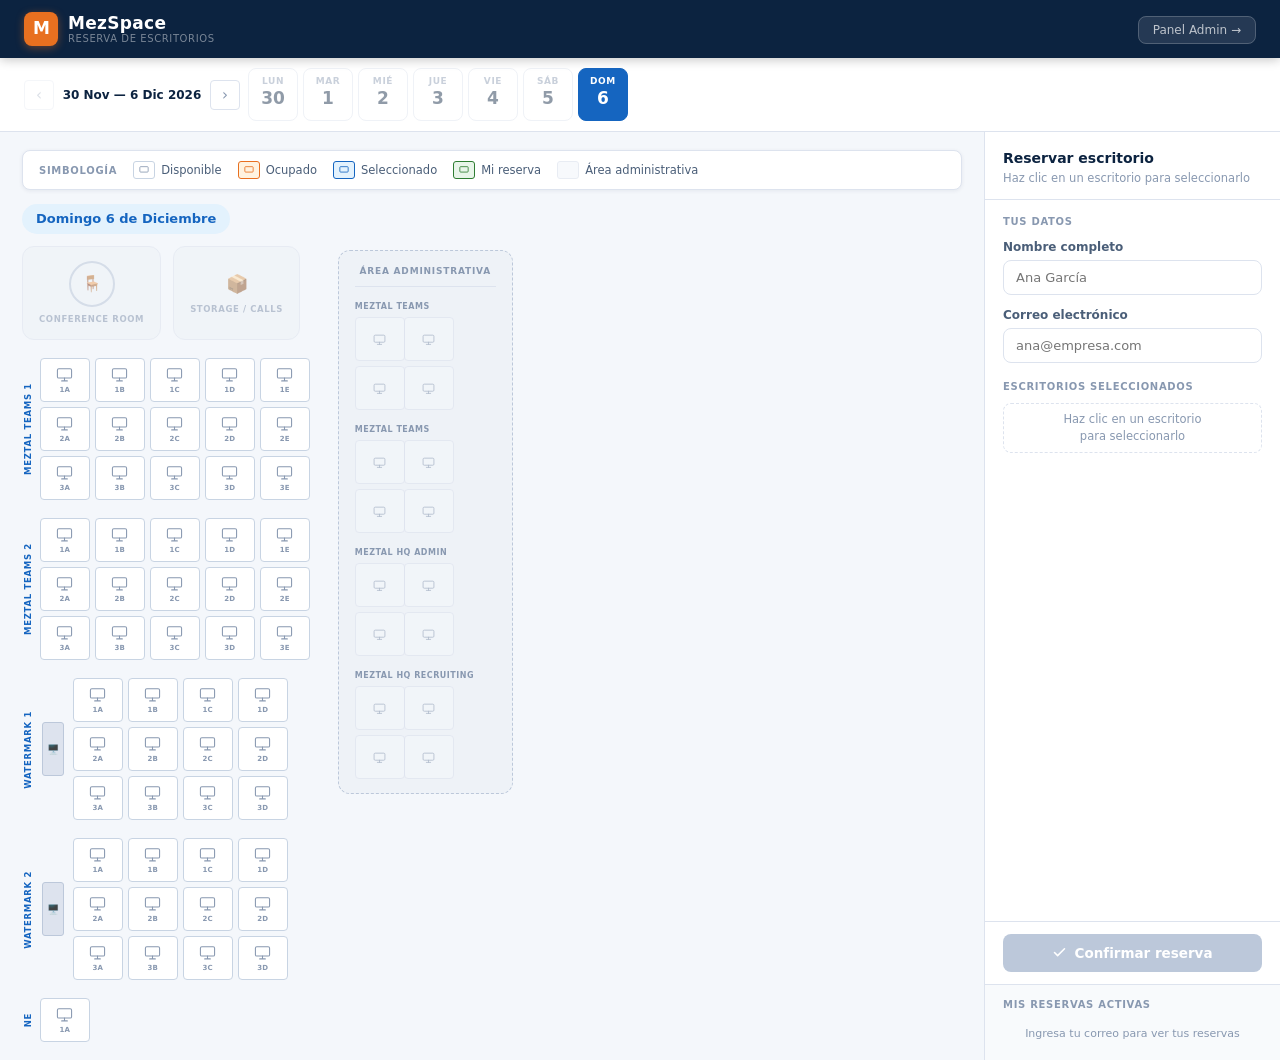
==== index.html @ 847d9126 "Add files via upload" ====
<!DOCTYPE html>
<html lang="es">
<head>
  <meta charset="UTF-8">
  <meta name="viewport" content="width=device-width, initial-scale=1.0">
  <title>MezSpace — Reserva de Escritorios</title>
  <meta name="description" content="Reserva tu escritorio en las instalaciones de Meztal">
  <link rel="stylesheet" href="style.css">
  <link rel="icon" type="image/svg+xml" href="data:image/svg+xml,%3Csvg xmlns='http://www.w3.org/2000/svg' viewBox='0 0 32 32'%3E%3Crect width='32' height='32' rx='7' fill='%230C2340'/%3E%3Ctext x='50%25' y='56%25' dominant-baseline='middle' text-anchor='middle' fill='%23E87020' font-weight='900' font-size='18' font-family='system-ui'%3EM%3C/text%3E%3C/svg%3E">
</head>
<body>

<!-- ── Header ─────────────────────────────────────── -->
<header class="header">
  <a href="index.html" class="logo">
    <div class="logo-mark">M</div>
    <div class="logo-text">
      <span class="logo-name">MezSpace</span>
      <span class="logo-sub">Reserva de escritorios</span>
    </div>
  </a>
  <div>
    <a href="admin.html" class="btn-ghost">Panel Admin →</a>
  </div>
</header>

<!-- ── Week Calendar Bar ──────────────────────────── -->
<div class="week-bar">
  <button class="wk-nav" id="prevWk" title="Semana anterior">&#8249;</button>
  <span class="wk-label" id="wkLabel">—</span>
  <button class="wk-nav" id="nextWk" title="Siguiente semana">&#8250;</button>
  <div class="day-strip" id="dayStrip"></div>
</div>

<!-- ── Main ──────────────────────────────────────── -->
<div class="main">

  <!-- Floor Panel -->
  <div class="floor-panel">

    <!-- Legend -->
    <div class="legend">
      <span class="legend-lbl">Simbología</span>
      <div class="leg-item">
        <div class="leg-box av">
          <svg width="10" height="10" viewBox="0 0 24 24" fill="none">
            <rect x="2" y="4" width="20" height="13" rx="2" stroke="#8898B0" stroke-width="2"/>
          </svg>
        </div>
        Disponible
      </div>
      <div class="leg-item">
        <div class="leg-box oc">
          <svg width="10" height="10" viewBox="0 0 24 24" fill="none">
            <rect x="2" y="4" width="20" height="13" rx="2" stroke="#E87020" stroke-width="2"/>
          </svg>
        </div>
        Ocupado
      </div>
      <div class="leg-item">
        <div class="leg-box sl">
          <svg width="10" height="10" viewBox="0 0 24 24" fill="none">
            <rect x="2" y="4" width="20" height="13" rx="2" stroke="#1565C0" stroke-width="2"/>
          </svg>
        </div>
        Seleccionado
      </div>
      <div class="leg-item">
        <div class="leg-box mn">
          <svg width="10" height="10" viewBox="0 0 24 24" fill="none">
            <rect x="2" y="4" width="20" height="13" rx="2" stroke="#2E7D32" stroke-width="2"/>
          </svg>
        </div>
        Mi reserva
      </div>
      <div class="leg-item">
        <div class="leg-box ad"></div>
        Área administrativa
      </div>
    </div>

    <!-- Date tag -->
    <div class="date-tag" id="dateTag">—</div>

    <!-- Floor plan rendered by JS -->
    <div class="floor-plan" id="floorPlan"></div>

  </div><!-- /floor-panel -->

  <!-- Booking Side Panel -->
  <div class="side-panel">

    <div class="panel-head">
      <div class="panel-title">Reservar escritorio</div>
      <div class="panel-sub">Haz clic en un escritorio para seleccionarlo</div>
    </div>

    <div class="panel-body">

      <!-- User data -->
      <div class="p-section">
        <div class="p-sec-title">Tus datos</div>
        <div class="form-group">
          <label class="f-label" for="userName">Nombre completo</label>
          <input type="text" id="userName" class="f-input"
            placeholder="Ana García" maxlength="60" autocomplete="name">
        </div>
        <div class="form-group">
          <label class="f-label" for="userEmail">Correo electrónico</label>
          <input type="email" id="userEmail" class="f-input"
            placeholder="ana@empresa.com" autocomplete="email">
        </div>
      </div>

      <!-- Selected desks -->
      <div class="p-section">
        <div class="p-sec-title">Escritorios seleccionados</div>
        <div class="sel-list" id="selList">
          <div class="sel-empty">Haz clic en un escritorio<br>para seleccionarlo</div>
        </div>
      </div>

    </div><!-- /panel-body -->

    <div class="panel-foot">
      <button class="btn-confirm" id="confirmBtn" disabled>
        <svg width="15" height="15" viewBox="0 0 24 24" fill="none">
          <path d="M20 6L9 17L4 12" stroke="white" stroke-width="2.5"
            stroke-linecap="round" stroke-linejoin="round"/>
        </svg>
        Confirmar reserva
      </button>
    </div>

    <!-- My bookings -->
    <div class="my-bk-zone">
      <div class="my-bk-title">Mis reservas activas</div>
      <div class="my-bk-list" id="myBkList">
        <div class="bk-empty">Ingresa tu correo para ver tus reservas</div>
      </div>
    </div>

  </div><!-- /side-panel -->

</div><!-- /main -->

<!-- Toast zone -->
<div class="toast-zone" id="toastZone"></div>

<script src="app.js"></script>
</body>
</html>
---- style.css ----
/* ============================================================
   MezSpace — Sistema de Reserva de Escritorios
   Meztal  |  assets/style.css
   ============================================================ */

:root {
  --navy:          #0C2340;
  --navy-mid:      #163559;
  --blue:          #1565C0;
  --blue-mid:      #1976D2;
  --blue-light:    #E3F2FD;
  --blue-hover:    #BBDEFB;
  --orange:        #E87020;
  --orange-mid:    #F5A623;
  --orange-light:  #FFF3E0;
  --orange-dark:   #BF5010;

  --white:         #FFFFFF;
  --bg:            #F4F7FB;
  --gray-50:       #F8FAFC;
  --gray-100:      #EEF2F7;
  --gray-200:      #DDE3EE;
  --gray-300:      #BCC8DA;
  --gray-400:      #8898B0;
  --gray-600:      #4A5E78;
  --gray-800:      #1C2B3D;

  --desk-avail-bg: #FFFFFF;
  --desk-avail-br: #C8D4E3;
  --desk-occ-bg:   #FFF3E0;
  --desk-occ-br:   #E87020;
  --desk-sel-bg:   #E3F2FD;
  --desk-sel-br:   #1565C0;
  --desk-mine-bg:  #E8F5E9;
  --desk-mine-br:  #2E7D32;
  --desk-adm-bg:   #F4F7FB;
  --desk-adm-br:   #DDE3EE;

  --font:    -apple-system, 'Segoe UI', system-ui, Arial, sans-serif;
  --r-sm:    4px;
  --r:       8px;
  --r-lg:    12px;
  --r-xl:    18px;
  --sh-sm:   0 1px 4px rgba(12,35,64,.07);
  --sh:      0 2px 10px rgba(12,35,64,.11);
  --sh-lg:   0 4px 20px rgba(12,35,64,.15);
}

*, *::before, *::after { box-sizing: border-box; margin: 0; padding: 0; }
html { font-size: 16px; }
body {
  font-family: var(--font);
  background: var(--bg);
  color: var(--gray-800);
  line-height: 1.5;
  display: flex;
  flex-direction: column;
  min-height: 100vh;
  overflow-x: hidden;
}
a { color: var(--blue); text-decoration: none; }
button { cursor: pointer; font-family: var(--font); }
input  { font-family: var(--font); }

/* ── Header ─────────────────────────────────────────────── */
.header {
  background: var(--navy);
  padding: 0 24px;
  height: 58px;
  display: flex;
  align-items: center;
  justify-content: space-between;
  box-shadow: 0 2px 10px rgba(0,0,0,.22);
  flex-shrink: 0;
  z-index: 200;
}
.logo { display: flex; align-items: center; gap: 10px; }
.logo-mark {
  width: 34px; height: 34px;
  background: var(--orange);
  border-radius: 8px;
  display: flex; align-items: center; justify-content: center;
  font-size: 17px; font-weight: 900; color: #fff;
  letter-spacing: -1px;
  box-shadow: 0 2px 8px rgba(232,112,32,.4);
}
.logo-name    { font-size: 17px; font-weight: 800; color: #fff; letter-spacing: .3px; }
.logo-sub     { font-size: 10px; color: rgba(255,255,255,.45); letter-spacing: .6px; text-transform: uppercase; }
.logo-text    { display: flex; flex-direction: column; line-height: 1.1; }
.btn-ghost {
  background: rgba(255,255,255,.1);
  border: 1px solid rgba(255,255,255,.2);
  color: rgba(255,255,255,.7);
  padding: 6px 14px;
  border-radius: var(--r);
  font-size: 12px;
  transition: all .15s;
}
.btn-ghost:hover { background: rgba(255,255,255,.18); color: #fff; }

/* ── Week Bar ────────────────────────────────────────────── */
.week-bar {
  background: #fff;
  border-bottom: 1px solid var(--gray-200);
  padding: 10px 24px;
  display: flex;
  align-items: center;
  gap: 8px;
  flex-shrink: 0;
  overflow-x: auto;
  scrollbar-width: none;
}
.week-bar::-webkit-scrollbar { display: none; }
.wk-nav {
  background: none;
  border: 1px solid var(--gray-200);
  border-radius: var(--r-sm);
  width: 30px; height: 30px;
  display: flex; align-items: center; justify-content: center;
  color: var(--gray-400);
  font-size: 15px;
  flex-shrink: 0;
  transition: all .12s;
}
.wk-nav:hover:not(:disabled) { background: var(--gray-100); border-color: var(--gray-300); color: var(--gray-600); }
.wk-nav:disabled { opacity: .3; cursor: default; }
.wk-label {
  font-size: 12px; font-weight: 700;
  color: var(--navy);
  min-width: 140px; text-align: center;
  flex-shrink: 0;
}
.day-strip { display: flex; gap: 5px; flex-shrink: 0; }
.day-chip {
  display: flex; flex-direction: column; align-items: center;
  padding: 6px 11px; min-width: 50px;
  border-radius: var(--r);
  border: 1.5px solid var(--gray-200);
  background: #fff;
  cursor: pointer;
  transition: all .12s;
}
.day-chip:hover:not(.locked) { background: var(--gray-100); border-color: var(--gray-300); }
.day-chip.active    { background: var(--blue); border-color: var(--blue); }
.day-chip.active .dn, .day-chip.active .dd { color: #fff; }
.day-chip.today:not(.active) { border-color: var(--orange); }
.day-chip.today:not(.active) .dd { color: var(--orange); font-weight: 800; }
.day-chip.locked    { opacity: .38; cursor: not-allowed; background: var(--gray-100); }
.day-chip.past:not(.active) { opacity: .45; }
.dn  { font-size: 9px; font-weight: 700; text-transform: uppercase; letter-spacing: .6px; color: var(--gray-400); }
.dd  { font-size: 17px; font-weight: 700; color: var(--navy); line-height: 1.1; }
.dot { width: 5px; height: 5px; border-radius: 50%; margin-top: 2px; background: transparent; }
.day-chip.has-bk .dot { background: var(--orange); }

/* ── Page Layout ─────────────────────────────────────────── */
.main {
  display: flex;
  flex: 1;
  overflow: hidden;
}
.floor-panel {
  flex: 1;
  overflow: auto;
  padding: 18px 22px;
}
.side-panel {
  width: 296px;
  flex-shrink: 0;
  border-left: 1px solid var(--gray-200);
  background: #fff;
  display: flex;
  flex-direction: column;
  overflow-y: auto;
}

/* ── Legend ──────────────────────────────────────────────── */
.legend {
  display: flex;
  align-items: center;
  gap: 16px;
  flex-wrap: wrap;
  background: #fff;
  border: 1px solid var(--gray-200);
  border-radius: var(--r);
  padding: 10px 16px;
  margin-bottom: 14px;
  box-shadow: var(--sh-sm);
}
.legend-lbl { font-size: 10px; font-weight: 800; text-transform: uppercase; letter-spacing: .7px; color: var(--gray-400); flex-shrink: 0; }
.leg-item   { display: flex; align-items: center; gap: 6px; font-size: 11.5px; color: var(--gray-600); }
.leg-box    { width: 22px; height: 18px; border-radius: 3px; border: 1.5px solid; flex-shrink: 0; display: flex; align-items: center; justify-content: center; }
.leg-box.av { background: var(--desk-avail-bg); border-color: var(--desk-avail-br); }
.leg-box.oc { background: var(--desk-occ-bg);   border-color: var(--desk-occ-br); }
.leg-box.sl { background: var(--desk-sel-bg);    border-color: var(--desk-sel-br); }
.leg-box.mn { background: var(--desk-mine-bg);   border-color: var(--desk-mine-br); }
.leg-box.ad { background: var(--desk-adm-bg);    border-color: var(--desk-adm-br); opacity:.65; }

/* ── Floor Plan ──────────────────────────────────────────── */
.floor-plan {
  display: flex;
  gap: 28px;
  width: fit-content;
}
.floor-left  { display: flex; flex-direction: column; gap: 18px; }
.floor-right {
  display: flex;
  flex-direction: column;
  gap: 14px;
  background: var(--gray-100);
  border: 1.5px dashed var(--gray-300);
  border-radius: var(--r-lg);
  padding: 14px 16px;
  min-width: 175px;
  align-self: flex-start;
  margin-top: 4px;
}
.adm-zone-lbl {
  font-size: 9px; font-weight: 800; text-transform: uppercase;
  letter-spacing: .8px; color: var(--gray-400);
  text-align: center;
  padding-bottom: 8px;
  border-bottom: 1px solid var(--gray-200);
}
.floor-top {
  display: flex;
  gap: 12px;
}
.mock-room {
  background: var(--gray-100);
  border: 1.5px solid var(--gray-200);
  border-radius: var(--r-lg);
  padding: 14px 16px;
  display: flex; flex-direction: column; align-items: center; justify-content: center;
  opacity: .55;
  min-width: 100px;
}
.mock-room-circle {
  width: 46px; height: 46px;
  border-radius: 50%;
  border: 2px solid var(--gray-300);
  display: flex; align-items: center; justify-content: center;
  margin-bottom: 6px;
  font-size: 16px;
}
.mock-room-lbl { font-size: 8.5px; font-weight: 700; text-transform: uppercase; letter-spacing: .6px; color: var(--gray-400); text-align: center; }

/* ── Desk Sections ───────────────────────────────────────── */
.sec-wrap { display: flex; align-items: flex-start; gap: 5px; }
.sec-label {
  font-size: 8.5px; font-weight: 800;
  text-transform: uppercase; letter-spacing: .7px;
  color: var(--blue);
  writing-mode: vertical-rl;
  transform: rotate(180deg);
  white-space: nowrap;
  flex-shrink: 0;
  padding: 4px 0;
  align-self: center;
}
.sec-body  { display: flex; align-items: flex-start; gap: 7px; }
.sec-screen {
  width: 26px; flex-shrink: 0;
  display: flex; flex-direction: column;
  align-items: center; justify-content: center;
  gap: 3px; align-self: center;
}
.sec-screen-box {
  width: 22px; height: 54px;
  background: var(--gray-200);
  border: 1.5px solid var(--gray-300);
  border-radius: 3px;
  display: flex; align-items: center; justify-content: center;
  font-size: 10px;
}
.desk-grid {
  display: grid;
  gap: 5px;
}
.g5 { grid-template-columns: repeat(5, 50px); }
.g4 { grid-template-columns: repeat(4, 50px); }
.g2 { grid-template-columns: repeat(2, 44px); }
.g1 { grid-template-columns: 50px; }

/* ── Individual Desk ─────────────────────────────────────── */
.desk {
  width: 50px; height: 44px;
  border: 1.5px solid var(--desk-avail-br);
  border-radius: var(--r-sm);
  background: var(--desk-avail-bg);
  cursor: pointer;
  display: flex; flex-direction: column;
  align-items: center; justify-content: center;
  gap: 2px;
  transition: all .13s ease;
  position: relative;
  user-select: none;
}
.desk:hover:not(.occupied):not(.admin-only) {
  background: var(--gray-100);
  border-color: var(--gray-300);
  box-shadow: 0 3px 10px rgba(12,35,64,.14);
  transform: translateY(-1px);
}
.desk svg         { width: 17px; height: 17px; color: var(--gray-400); }
.desk-id          { font-size: 7px; font-weight: 700; color: var(--gray-400); letter-spacing: .2px; }

.desk.occupied    { background: var(--desk-occ-bg); border-color: var(--desk-occ-br); cursor: default; }
.desk.occupied svg{ color: var(--orange); }
.desk.occupied .desk-id { color: var(--orange); }

.desk.selected    { background: var(--desk-sel-bg); border-color: var(--desk-sel-br); border-width: 2px; }
.desk.selected svg{ color: var(--blue); }
.desk.selected .desk-id { color: var(--blue); }
.desk.selected:hover { transform: none; }

.desk.mine        { background: var(--desk-mine-bg); border-color: var(--desk-mine-br); }
.desk.mine svg    { color: #2E7D32; }
.desk.mine .desk-id { color: #2E7D32; }

.desk.admin-only  { background: var(--desk-adm-bg); border-color: var(--desk-adm-br); cursor: default; opacity: .6; }
.desk.admin-only:hover { transform: none; box-shadow: none; background: var(--desk-adm-bg); }
.desk.admin-only svg { width: 13px; height: 13px; }

.desk.locked-date { opacity: .45; cursor: default; }
.desk.locked-date:hover { transform: none; box-shadow: none; background: var(--desk-avail-bg); }

/* Tooltip */
.desk-tip {
  position: absolute;
  bottom: calc(100% + 7px);
  left: 50%;
  transform: translateX(-50%);
  background: var(--navy);
  color: #fff;
  font-size: 11px;
  line-height: 1.35;
  padding: 5px 9px;
  border-radius: var(--r-sm);
  white-space: nowrap;
  pointer-events: none;
  opacity: 0;
  transition: opacity .15s;
  z-index: 50;
}
.desk-tip::after {
  content: '';
  position: absolute;
  top: 100%; left: 50%;
  transform: translateX(-50%);
  border: 4px solid transparent;
  border-top-color: var(--navy);
}
.desk:hover .desk-tip { opacity: 1; }

/* Admin section right-side */
.adm-sec-lbl {
  font-size: 8px; font-weight: 700; text-transform: uppercase;
  letter-spacing: .5px; color: var(--gray-400);
  margin-bottom: 4px;
}

/* ── Side Panel ──────────────────────────────────────────── */
.panel-head  { padding: 16px 18px 12px; border-bottom: 1px solid var(--gray-200); }
.panel-title { font-size: 14px; font-weight: 800; color: var(--navy); }
.panel-sub   { font-size: 11.5px; color: var(--gray-400); margin-top: 1px; }
.panel-body  { padding: 14px 18px; flex: 1; }
.p-section   { margin-bottom: 16px; }
.p-sec-title {
  font-size: 10px; font-weight: 800; text-transform: uppercase;
  letter-spacing: .7px; color: var(--gray-400);
  margin-bottom: 9px;
}
.form-group  { margin-bottom: 11px; }
.f-label     { display: block; font-size: 12px; font-weight: 700; color: var(--gray-600); margin-bottom: 4px; }
.f-input {
  width: 100%;
  padding: 9px 12px;
  border: 1.5px solid var(--gray-200);
  border-radius: var(--r);
  font-size: 13px;
  color: var(--gray-800);
  background: #fff;
  outline: none;
  transition: border-color .12s;
}
.f-input:focus { border-color: var(--blue); box-shadow: 0 0 0 3px rgba(21,101,192,.1); }

/* Selected list */
.sel-list { display: flex; flex-direction: column; gap: 4px; min-height: 44px; }
.sel-item {
  display: flex; align-items: center; justify-content: space-between;
  padding: 5px 9px;
  background: var(--blue-light);
  border-radius: var(--r-sm);
  font-size: 12px;
}
.sel-item-id { font-weight: 700; color: var(--blue); }
.btn-rm {
  background: none; border: none;
  color: var(--gray-400);
  font-size: 13px; line-height: 1; padding: 0 2px;
  cursor: pointer;
}
.btn-rm:hover { color: var(--orange); }
.sel-empty {
  display: flex; align-items: center; justify-content: center;
  text-align: center;
  height: 50px;
  border: 1.5px dashed var(--gray-200);
  border-radius: var(--r);
  font-size: 11.5px; color: var(--gray-400);
  line-height: 1.5;
}

/* Confirm btn */
.btn-confirm {
  width: 100%; padding: 11px;
  background: var(--orange);
  color: #fff; border: none;
  border-radius: var(--r);
  font-size: 13.5px; font-weight: 800;
  cursor: pointer;
  display: flex; align-items: center; justify-content: center; gap: 7px;
  transition: all .13s;
  box-shadow: 0 2px 8px rgba(232,112,32,.3);
}
.btn-confirm:hover { background: var(--orange-dark); transform: translateY(-1px); box-shadow: 0 4px 14px rgba(232,112,32,.35); }
.btn-confirm:disabled { background: var(--gray-300); cursor: not-allowed; transform: none; box-shadow: none; }
.panel-foot  { padding: 12px 18px; border-top: 1px solid var(--gray-200); }

/* My bookings */
.my-bk-zone {
  padding: 12px 18px;
  background: var(--gray-50);
  border-top: 1px solid var(--gray-200);
  flex-shrink: 0;
}
.my-bk-title { font-size: 10px; font-weight: 800; text-transform: uppercase; letter-spacing: .7px; color: var(--gray-400); margin-bottom: 8px; }
.my-bk-list  { display: flex; flex-direction: column; gap: 5px; }
.my-bk-item {
  display: flex; align-items: center; justify-content: space-between;
  padding: 6px 10px;
  background: #fff; border: 1px solid var(--gray-200);
  border-radius: var(--r-sm); font-size: 11.5px;
}
.bk-desk  { font-weight: 700; color: var(--navy); }
.bk-date  { color: var(--gray-400); font-size: 10.5px; }
.btn-bk-cancel {
  background: none; border: none; cursor: pointer;
  color: var(--gray-300); font-size: 11px; padding: 1px 5px;
  border-radius: 4px;
}
.btn-bk-cancel:hover { background: #FEECEC; color: #C53030; }
.bk-empty { font-size: 11px; color: var(--gray-400); text-align: center; padding: 6px 0; }

/* Date tag */
.date-tag {
  display: inline-flex; align-items: center;
  background: var(--blue-light);
  color: var(--blue);
  font-size: 13px; font-weight: 700;
  padding: 5px 14px;
  border-radius: 20px;
  margin-bottom: 12px;
}

/* ── Toast ───────────────────────────────────────────────── */
.toast-zone {
  position: fixed; bottom: 22px; right: 22px;
  z-index: 1000;
  display: flex; flex-direction: column; gap: 7px;
  pointer-events: none;
}
.toast {
  padding: 11px 18px;
  border-radius: var(--r);
  box-shadow: var(--sh-lg);
  font-size: 13px; font-weight: 600;
  max-width: 320px;
  animation: tIn .2s ease;
  pointer-events: all;
}
.toast.ok   { background: #1B5E20; color: #fff; }
.toast.err  { background: #B71C1C; color: #fff; }
.toast.info { background: var(--navy); color: #fff; }
@keyframes tIn { from { transform: translateX(80px); opacity: 0; } to { transform: none; opacity: 1; } }

/* ── Admin ───────────────────────────────────────────────── */
.admin-body { flex: 1; overflow-y: auto; }
.admin-main { max-width: 1140px; margin: 0 auto; padding: 26px 24px; }

/* PIN overlay */
.pin-overlay {
  min-height: calc(100vh - 58px);
  display: flex; align-items: center; justify-content: center;
  padding: 24px;
}
.pin-card {
  background: #fff;
  border-radius: var(--r-xl);
  padding: 38px 42px;
  max-width: 380px; width: 100%;
  box-shadow: var(--sh-lg);
  text-align: center;
}
.pin-icon  { font-size: 38px; margin-bottom: 14px; }
.pin-title { font-size: 20px; font-weight: 800; color: var(--navy); margin-bottom: 6px; }
.pin-hint  { font-size: 13px; color: var(--gray-400); margin-bottom: 22px; }
.pin-input {
  width: 100%; padding: 13px 16px;
  border: 2px solid var(--gray-200); border-radius: var(--r);
  font-size: 20px; text-align: center; letter-spacing: 5px;
  outline: none; margin-bottom: 12px;
  transition: border-color .12s;
}
.pin-input:focus { border-color: var(--blue); }
.btn-unlock {
  width: 100%; padding: 12px;
  background: var(--navy); color: #fff;
  border: none; border-radius: var(--r);
  font-size: 14px; font-weight: 700;
  cursor: pointer; transition: background .12s;
}
.btn-unlock:hover { background: var(--navy-mid); }
.pin-err { color: #C62828; font-size: 12px; margin-top: 8px; display: none; }

/* Admin stats */
.stats-row {
  display: grid;
  grid-template-columns: repeat(4, 1fr);
  gap: 14px;
  margin-bottom: 22px;
}
.stat-card {
  background: #fff;
  border: 1px solid var(--gray-200);
  border-radius: var(--r-lg);
  padding: 18px 20px;
  box-shadow: var(--sh-sm);
}
.stat-card.accent-o { border-top: 3px solid var(--orange); }
.stat-card.accent-b { border-top: 3px solid var(--blue); }
.stat-v { font-size: 30px; font-weight: 900; color: var(--navy); line-height: 1; }
.stat-l { font-size: 11.5px; color: var(--gray-400); margin-top: 4px; }
.stat-card.accent-o .stat-v { color: var(--orange); }
.stat-card.accent-b .stat-v { color: var(--blue); }

/* Admin table */
.tbl-card {
  background: #fff;
  border: 1px solid var(--gray-200);
  border-radius: var(--r-lg);
  overflow: hidden;
  box-shadow: var(--sh-sm);
}
.tbl-toolbar {
  display: flex; align-items: center;
  justify-content: space-between;
  padding: 13px 18px;
  border-bottom: 1px solid var(--gray-200);
  flex-wrap: wrap; gap: 10px;
}
.tbl-title { font-size: 14px; font-weight: 800; color: var(--navy); }
.tbl-filters { display: flex; gap: 8px; flex-wrap: wrap; }
.f-search, .f-date {
  padding: 7px 12px;
  border: 1.5px solid var(--gray-200);
  border-radius: var(--r);
  font-size: 12px; color: var(--gray-800);
  outline: none; background: #fff;
  transition: border-color .12s;
}
.f-search:focus, .f-date:focus { border-color: var(--blue); }
.f-search { min-width: 210px; }
.btn-clear {
  padding: 7px 13px;
  border: 1.5px solid var(--gray-200);
  border-radius: var(--r);
  font-size: 12px; color: var(--gray-600);
  background: none; cursor: pointer;
}
.btn-clear:hover { background: var(--gray-100); }
.tbl-scroll { overflow-x: auto; max-height: 480px; overflow-y: auto; }
.admin-tbl { width: 100%; border-collapse: collapse; }
.admin-tbl th {
  text-align: left; padding: 9px 16px;
  font-size: 10.5px; font-weight: 800; text-transform: uppercase;
  letter-spacing: .5px; color: var(--gray-400);
  background: var(--gray-50);
  border-bottom: 1px solid var(--gray-200);
  position: sticky; top: 0; z-index: 1;
}
.admin-tbl td {
  padding: 10px 16px;
  font-size: 12.5px;
  border-bottom: 1px solid var(--gray-100);
  color: var(--gray-800);
  max-width: 200px; overflow: hidden; text-overflow: ellipsis; white-space: nowrap;
}
.admin-tbl tr:last-child td { border-bottom: none; }
.admin-tbl tbody tr:hover td { background: var(--gray-50); }
.desk-pill {
  display: inline-block;
  padding: 2px 8px;
  background: var(--blue-light);
  color: var(--blue);
  border-radius: 10px;
  font-size: 11px; font-weight: 700;
}
.btn-row-cancel {
  padding: 4px 11px;
  background: none; border: 1px solid var(--gray-200);
  border-radius: 6px; font-size: 11px; color: var(--gray-600);
  cursor: pointer; transition: all .12s;
}
.btn-row-cancel:hover { background: #FEECEC; color: #C62828; border-color: #F9A8A8; }
.tbl-empty { text-align: center; padding: 40px; color: var(--gray-400); font-size: 13px; }

/* Admin floor view (mini) */
.admin-floor-section { margin-top: 22px; }
.admin-section-title { font-size: 14px; font-weight: 800; color: var(--navy); margin-bottom: 14px; }

/* ── Responsive ──────────────────────────────────────────── */
@media (max-width: 800px) {
  .main { flex-direction: column; height: auto; }
  .side-panel { width: 100%; border-left: none; border-top: 1px solid var(--gray-200); }
  .floor-panel { padding: 14px 16px; }
  .stats-row { grid-template-columns: repeat(2,1fr); }
  .header { padding: 0 16px; }
  .week-bar { padding: 10px 16px; }
  .floor-plan { gap: 16px; }
}
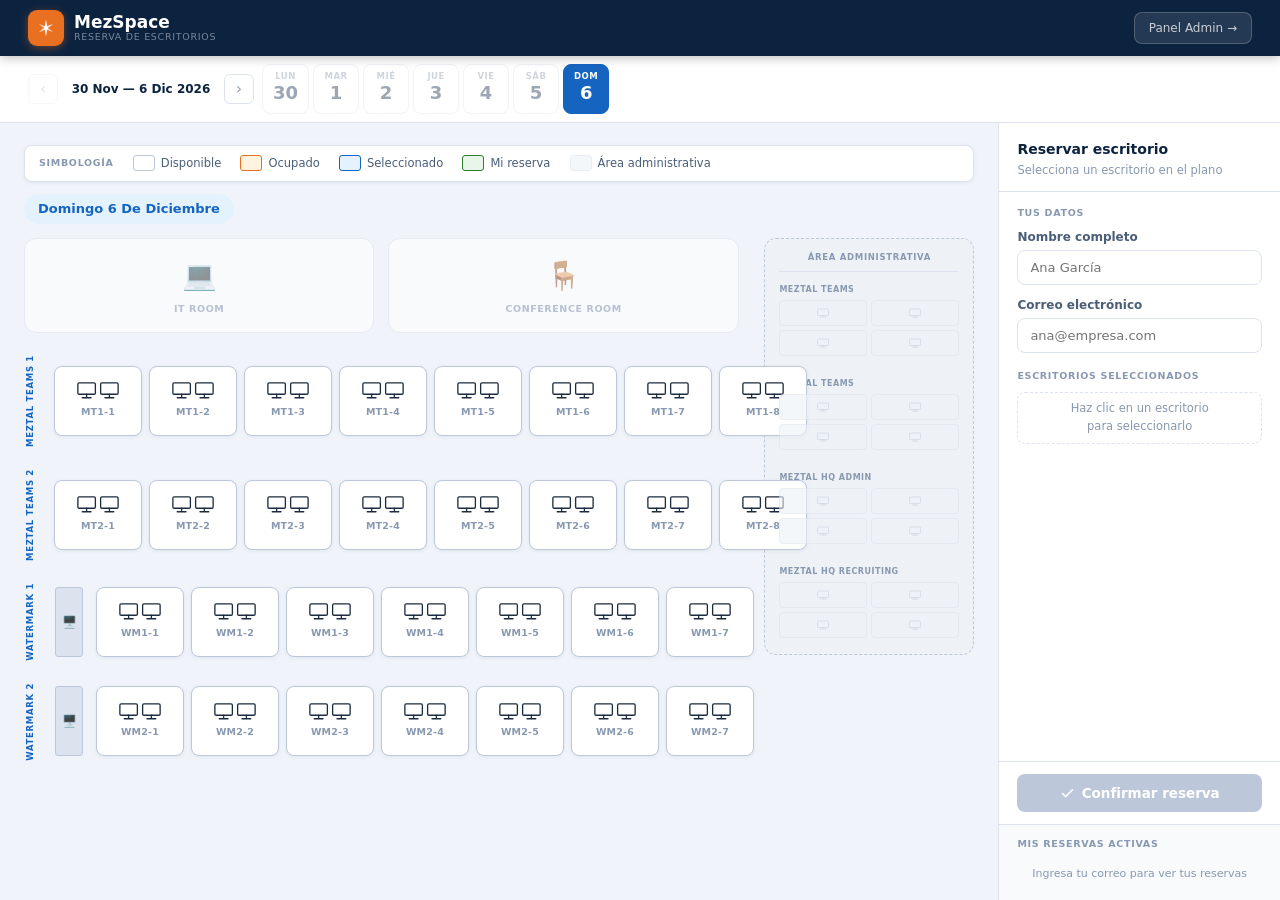
==== commit 89170f5f: "Add files via upload" ====
--- a/index.html
+++ b/index.html
@@ -4,100 +4,75 @@
   <meta charset="UTF-8">
   <meta name="viewport" content="width=device-width, initial-scale=1.0">
   <title>MezSpace — Reserva de Escritorios</title>
-  <meta name="description" content="Reserva tu escritorio en las instalaciones de Meztal">
+  <meta name="description" content="Sistema de reserva de escritorios · Meztal">
   <link rel="stylesheet" href="style.css">
-  <link rel="icon" type="image/svg+xml" href="data:image/svg+xml,%3Csvg xmlns='http://www.w3.org/2000/svg' viewBox='0 0 32 32'%3E%3Crect width='32' height='32' rx='7' fill='%230C2340'/%3E%3Ctext x='50%25' y='56%25' dominant-baseline='middle' text-anchor='middle' fill='%23E87020' font-weight='900' font-size='18' font-family='system-ui'%3EM%3C/text%3E%3C/svg%3E">
+  <link rel="icon" type="image/svg+xml" href="data:image/svg+xml,%3Csvg xmlns='http://www.w3.org/2000/svg' viewBox='0 0 32 32'%3E%3Crect width='32' height='32' rx='7' fill='%230C2340'/%3E%3Ccircle cx='16' cy='16' r='3' fill='%23E87020'/%3E%3Cpath d='M16 16 L14.8 13 L16 6 L17.2 13 Z' fill='%23E87020'/%3E%3Cpath d='M16 16 L14.8 13 L16 6 L17.2 13 Z' fill='%23E87020' transform='rotate(60 16 16)'/%3E%3Cpath d='M16 16 L14.8 13 L16 6 L17.2 13 Z' fill='%23E87020' transform='rotate(120 16 16)'/%3E%3Cpath d='M16 16 L14.8 13 L16 6 L17.2 13 Z' fill='%23E87020' transform='rotate(180 16 16)'/%3E%3Cpath d='M16 16 L14.8 13 L16 6 L17.2 13 Z' fill='%23E87020' transform='rotate(240 16 16)'/%3E%3Cpath d='M16 16 L14.8 13 L16 6 L17.2 13 Z' fill='%23E87020' transform='rotate(300 16 16)'/%3E%3C/svg%3E">
 </head>
 <body>
 
-<!-- ── Header ─────────────────────────────────────── -->
+<!-- ── Header ─────────────────────────────────────────────── -->
 <header class="header">
-  <a href="index.html" class="logo">
-    <div class="logo-mark">M</div>
+  <div class="logo">
+    <div class="logo-mark">
+      <!-- Agave rosette logo -->
+      <svg viewBox="0 0 28 28" fill="none" xmlns="http://www.w3.org/2000/svg" aria-hidden="true">
+        <!-- 6 pointed agave leaves radiating from center -->
+        <path d="M14 14 L12.6 10.5 L14 3.5 L15.4 10.5 Z" fill="white" opacity=".95"/>
+        <path d="M14 14 L12.6 10.5 L14 3.5 L15.4 10.5 Z" fill="white" opacity=".8"  transform="rotate(60 14 14)"/>
+        <path d="M14 14 L12.6 10.5 L14 3.5 L15.4 10.5 Z" fill="white" opacity=".65" transform="rotate(120 14 14)"/>
+        <path d="M14 14 L12.6 10.5 L14 3.5 L15.4 10.5 Z" fill="white" opacity=".95" transform="rotate(180 14 14)"/>
+        <path d="M14 14 L12.6 10.5 L14 3.5 L15.4 10.5 Z" fill="white" opacity=".8"  transform="rotate(240 14 14)"/>
+        <path d="M14 14 L12.6 10.5 L14 3.5 L15.4 10.5 Z" fill="white" opacity=".65" transform="rotate(300 14 14)"/>
+        <!-- Center -->
+        <circle cx="14" cy="14" r="2.8" fill="white"/>
+      </svg>
+    </div>
     <div class="logo-text">
       <span class="logo-name">MezSpace</span>
       <span class="logo-sub">Reserva de escritorios</span>
     </div>
-  </a>
-  <div>
-    <a href="admin.html" class="btn-ghost">Panel Admin →</a>
   </div>
+  <a href="admin.html" class="btn-ghost">Panel Admin →</a>
 </header>
 
-<!-- ── Week Calendar Bar ──────────────────────────── -->
+<!-- ── Week Calendar Bar ─────────────────────────────────── -->
 <div class="week-bar">
   <button class="wk-nav" id="prevWk" title="Semana anterior">&#8249;</button>
   <span class="wk-label" id="wkLabel">—</span>
-  <button class="wk-nav" id="nextWk" title="Siguiente semana">&#8250;</button>
+  <button class="wk-nav" id="nextWk" title="Semana siguiente">&#8250;</button>
   <div class="day-strip" id="dayStrip"></div>
 </div>
 
-<!-- ── Main ──────────────────────────────────────── -->
+<!-- ── Main ──────────────────────────────────────────────── -->
 <div class="main">
 
   <!-- Floor Panel -->
   <div class="floor-panel">
-
-    <!-- Legend -->
+    <!-- Legend / Simbología -->
     <div class="legend">
       <span class="legend-lbl">Simbología</span>
-      <div class="leg-item">
-        <div class="leg-box av">
-          <svg width="10" height="10" viewBox="0 0 24 24" fill="none">
-            <rect x="2" y="4" width="20" height="13" rx="2" stroke="#8898B0" stroke-width="2"/>
-          </svg>
-        </div>
-        Disponible
-      </div>
-      <div class="leg-item">
-        <div class="leg-box oc">
-          <svg width="10" height="10" viewBox="0 0 24 24" fill="none">
-            <rect x="2" y="4" width="20" height="13" rx="2" stroke="#E87020" stroke-width="2"/>
-          </svg>
-        </div>
-        Ocupado
-      </div>
-      <div class="leg-item">
-        <div class="leg-box sl">
-          <svg width="10" height="10" viewBox="0 0 24 24" fill="none">
-            <rect x="2" y="4" width="20" height="13" rx="2" stroke="#1565C0" stroke-width="2"/>
-          </svg>
-        </div>
-        Seleccionado
-      </div>
-      <div class="leg-item">
-        <div class="leg-box mn">
-          <svg width="10" height="10" viewBox="0 0 24 24" fill="none">
-            <rect x="2" y="4" width="20" height="13" rx="2" stroke="#2E7D32" stroke-width="2"/>
-          </svg>
-        </div>
-        Mi reserva
-      </div>
-      <div class="leg-item">
-        <div class="leg-box ad"></div>
-        Área administrativa
-      </div>
+      <div class="leg-item"><div class="leg-box av"></div> Disponible</div>
+      <div class="leg-item"><div class="leg-box oc"></div> Ocupado</div>
+      <div class="leg-item"><div class="leg-box sl"></div> Seleccionado</div>
+      <div class="leg-item"><div class="leg-box mn"></div> Mi reserva</div>
+      <div class="leg-item"><div class="leg-box ad"></div> Área administrativa</div>
     </div>
 
-    <!-- Date tag -->
+    <!-- Selected date tag -->
     <div class="date-tag" id="dateTag">—</div>
 
-    <!-- Floor plan rendered by JS -->
+    <!-- Floor plan (rendered by JS) -->
     <div class="floor-plan" id="floorPlan"></div>
-
-  </div><!-- /floor-panel -->
+  </div>
 
   <!-- Booking Side Panel -->
   <div class="side-panel">
-
     <div class="panel-head">
       <div class="panel-title">Reservar escritorio</div>
-      <div class="panel-sub">Haz clic en un escritorio para seleccionarlo</div>
+      <div class="panel-sub">Selecciona un escritorio en el plano</div>
     </div>
 
     <div class="panel-body">
-
-      <!-- User data -->
       <div class="p-section">
         <div class="p-sec-title">Tus datos</div>
         <div class="form-group">
@@ -112,19 +87,17 @@
         </div>
       </div>
 
-      <!-- Selected desks -->
       <div class="p-section">
         <div class="p-sec-title">Escritorios seleccionados</div>
         <div class="sel-list" id="selList">
           <div class="sel-empty">Haz clic en un escritorio<br>para seleccionarlo</div>
         </div>
       </div>
-
-    </div><!-- /panel-body -->
+    </div>
 
     <div class="panel-foot">
       <button class="btn-confirm" id="confirmBtn" disabled>
-        <svg width="15" height="15" viewBox="0 0 24 24" fill="none">
+        <svg width="15" height="15" viewBox="0 0 24 24" fill="none" aria-hidden="true">
           <path d="M20 6L9 17L4 12" stroke="white" stroke-width="2.5"
             stroke-linecap="round" stroke-linejoin="round"/>
         </svg>
@@ -132,21 +105,17 @@
       </button>
     </div>
 
-    <!-- My bookings -->
     <div class="my-bk-zone">
       <div class="my-bk-title">Mis reservas activas</div>
       <div class="my-bk-list" id="myBkList">
         <div class="bk-empty">Ingresa tu correo para ver tus reservas</div>
       </div>
     </div>
+  </div>
 
-  </div><!-- /side-panel -->
+</div>
 
-</div><!-- /main -->
-
-<!-- Toast zone -->
 <div class="toast-zone" id="toastZone"></div>
-
 <script src="app.js"></script>
 </body>
 </html>
--- a/style.css
+++ b/style.css
@@ -1,251 +1,255 @@
 /* ============================================================
-   MezSpace — Sistema de Reserva de Escritorios
-   Meztal  |  assets/style.css
+   MezSpace v2 — style.css
+   Meztal | Sistema de Reserva de Escritorios
    ============================================================ */
 
 :root {
-  --navy:          #0C2340;
-  --navy-mid:      #163559;
-  --blue:          #1565C0;
-  --blue-mid:      #1976D2;
-  --blue-light:    #E3F2FD;
-  --blue-hover:    #BBDEFB;
-  --orange:        #E87020;
-  --orange-mid:    #F5A623;
-  --orange-light:  #FFF3E0;
-  --orange-dark:   #BF5010;
-
-  --white:         #FFFFFF;
-  --bg:            #F4F7FB;
-  --gray-50:       #F8FAFC;
-  --gray-100:      #EEF2F7;
-  --gray-200:      #DDE3EE;
-  --gray-300:      #BCC8DA;
-  --gray-400:      #8898B0;
-  --gray-600:      #4A5E78;
-  --gray-800:      #1C2B3D;
-
-  --desk-avail-bg: #FFFFFF;
-  --desk-avail-br: #C8D4E3;
-  --desk-occ-bg:   #FFF3E0;
-  --desk-occ-br:   #E87020;
-  --desk-sel-bg:   #E3F2FD;
-  --desk-sel-br:   #1565C0;
-  --desk-mine-bg:  #E8F5E9;
-  --desk-mine-br:  #2E7D32;
-  --desk-adm-bg:   #F4F7FB;
-  --desk-adm-br:   #DDE3EE;
-
-  --font:    -apple-system, 'Segoe UI', system-ui, Arial, sans-serif;
-  --r-sm:    4px;
-  --r:       8px;
-  --r-lg:    12px;
-  --r-xl:    18px;
-  --sh-sm:   0 1px 4px rgba(12,35,64,.07);
-  --sh:      0 2px 10px rgba(12,35,64,.11);
-  --sh-lg:   0 4px 20px rgba(12,35,64,.15);
+  --navy:         #0C2340;
+  --navy-mid:     #163559;
+  --blue:         #1565C0;
+  --blue-mid:     #1976D2;
+  --blue-light:   #E3F2FD;
+  --orange:       #E87020;
+  --orange-mid:   #F5A623;
+  --orange-light: #FFF3E0;
+  --orange-dark:  #BF5010;
+  --white:        #FFFFFF;
+  --bg:           #F0F4FA;
+  --gray-50:      #F8FAFC;
+  --gray-100:     #EEF2F7;
+  --gray-200:     #DDE3EE;
+  --gray-300:     #BCC8DA;
+  --gray-400:     #8898B0;
+  --gray-600:     #4A5E78;
+  --gray-800:     #1C2B3D;
+
+  --font: -apple-system, 'Segoe UI', system-ui, Arial, sans-serif;
+  --r:    8px;
+  --r-lg: 12px;
+  --r-xl: 18px;
+  --sh-sm: 0 1px 4px rgba(12,35,64,.07);
+  --sh:    0 2px 10px rgba(12,35,64,.11);
+  --sh-lg: 0 4px 20px rgba(12,35,64,.16);
 }
 
 *, *::before, *::after { box-sizing: border-box; margin: 0; padding: 0; }
-html { font-size: 16px; }
+html { font-size: 16px; scroll-behavior: smooth; }
 body {
   font-family: var(--font);
   background: var(--bg);
   color: var(--gray-800);
   line-height: 1.5;
+  min-height: 100dvh;
   display: flex;
   flex-direction: column;
-  min-height: 100vh;
   overflow-x: hidden;
 }
 a { color: var(--blue); text-decoration: none; }
-button { cursor: pointer; font-family: var(--font); }
-input  { font-family: var(--font); }
-
-/* ── Header ─────────────────────────────────────────────── */
+button, input { font-family: var(--font); }
+
+/* ── HEADER ──────────────────────────────────────────────── */
 .header {
   background: var(--navy);
-  padding: 0 24px;
-  height: 58px;
+  height: 56px;
+  padding: 0 clamp(14px, 3vw, 28px);
   display: flex;
   align-items: center;
   justify-content: space-between;
-  box-shadow: 0 2px 10px rgba(0,0,0,.22);
+  box-shadow: 0 2px 10px rgba(0,0,0,.25);
   flex-shrink: 0;
   z-index: 200;
-}
-.logo { display: flex; align-items: center; gap: 10px; }
+  position: sticky;
+  top: 0;
+}
+.logo { display: flex; align-items: center; gap: 10px; cursor: default; }
 .logo-mark {
-  width: 34px; height: 34px;
+  width: 36px; height: 36px;
   background: var(--orange);
-  border-radius: 8px;
+  border-radius: 9px;
   display: flex; align-items: center; justify-content: center;
-  font-size: 17px; font-weight: 900; color: #fff;
-  letter-spacing: -1px;
   box-shadow: 0 2px 8px rgba(232,112,32,.4);
-}
-.logo-name    { font-size: 17px; font-weight: 800; color: #fff; letter-spacing: .3px; }
-.logo-sub     { font-size: 10px; color: rgba(255,255,255,.45); letter-spacing: .6px; text-transform: uppercase; }
-.logo-text    { display: flex; flex-direction: column; line-height: 1.1; }
+  flex-shrink: 0;
+}
+.logo-mark svg { width: 22px; height: 22px; }
+.logo-name { font-size: 17px; font-weight: 800; color: #fff; }
+.logo-sub  { font-size: 9.5px; color: rgba(255,255,255,.45); text-transform: uppercase; letter-spacing: .7px; }
+.logo-text { display: flex; flex-direction: column; line-height: 1.15; }
 .btn-ghost {
   background: rgba(255,255,255,.1);
   border: 1px solid rgba(255,255,255,.2);
-  color: rgba(255,255,255,.7);
+  color: rgba(255,255,255,.75);
   padding: 6px 14px;
   border-radius: var(--r);
   font-size: 12px;
+  cursor: pointer;
   transition: all .15s;
+  white-space: nowrap;
 }
 .btn-ghost:hover { background: rgba(255,255,255,.18); color: #fff; }
 
-/* ── Week Bar ────────────────────────────────────────────── */
+/* ── WEEK BAR ─────────────────────────────────────────────── */
 .week-bar {
-  background: #fff;
+  background: var(--white);
   border-bottom: 1px solid var(--gray-200);
-  padding: 10px 24px;
+  padding: 8px clamp(14px, 3vw, 28px);
   display: flex;
   align-items: center;
   gap: 8px;
   flex-shrink: 0;
   overflow-x: auto;
   scrollbar-width: none;
+  -webkit-overflow-scrolling: touch;
 }
 .week-bar::-webkit-scrollbar { display: none; }
 .wk-nav {
   background: none;
   border: 1px solid var(--gray-200);
-  border-radius: var(--r-sm);
+  border-radius: 6px;
   width: 30px; height: 30px;
   display: flex; align-items: center; justify-content: center;
-  color: var(--gray-400);
-  font-size: 15px;
-  flex-shrink: 0;
+  color: var(--gray-400); font-size: 15px;
+  cursor: pointer; flex-shrink: 0;
   transition: all .12s;
 }
 .wk-nav:hover:not(:disabled) { background: var(--gray-100); border-color: var(--gray-300); color: var(--gray-600); }
-.wk-nav:disabled { opacity: .3; cursor: default; }
-.wk-label {
-  font-size: 12px; font-weight: 700;
-  color: var(--navy);
-  min-width: 140px; text-align: center;
-  flex-shrink: 0;
-}
-.day-strip { display: flex; gap: 5px; flex-shrink: 0; }
+.wk-nav:disabled { opacity: .28; cursor: default; }
+.wk-label { font-size: 12px; font-weight: 700; color: var(--navy); min-width: 150px; text-align: center; flex-shrink: 0; }
+.day-strip { display: flex; gap: 4px; flex-shrink: 0; }
+
 .day-chip {
   display: flex; flex-direction: column; align-items: center;
-  padding: 6px 11px; min-width: 50px;
+  padding: 5px 10px; min-width: 46px;
   border-radius: var(--r);
   border: 1.5px solid var(--gray-200);
-  background: #fff;
+  background: var(--white);
   cursor: pointer;
   transition: all .12s;
+  gap: 1px;
 }
 .day-chip:hover:not(.locked) { background: var(--gray-100); border-color: var(--gray-300); }
-.day-chip.active    { background: var(--blue); border-color: var(--blue); }
-.day-chip.active .dn, .day-chip.active .dd { color: #fff; }
-.day-chip.today:not(.active) { border-color: var(--orange); }
+.day-chip.active            { background: var(--blue); border-color: var(--blue); }
+.day-chip.active .dn,
+.day-chip.active .dd        { color: var(--white); }
+.day-chip.today:not(.active){ border-color: var(--orange); }
 .day-chip.today:not(.active) .dd { color: var(--orange); font-weight: 800; }
-.day-chip.locked    { opacity: .38; cursor: not-allowed; background: var(--gray-100); }
-.day-chip.past:not(.active) { opacity: .45; }
-.dn  { font-size: 9px; font-weight: 700; text-transform: uppercase; letter-spacing: .6px; color: var(--gray-400); }
-.dd  { font-size: 17px; font-weight: 700; color: var(--navy); line-height: 1.1; }
-.dot { width: 5px; height: 5px; border-radius: 50%; margin-top: 2px; background: transparent; }
+.day-chip.locked            { opacity: .35; cursor: not-allowed; }
+.day-chip.past:not(.active) { opacity: .4; }
+.dn { font-size: 8.5px; font-weight: 700; text-transform: uppercase; letter-spacing: .5px; color: var(--gray-400); }
+.dd { font-size: 18px; font-weight: 800; color: var(--navy); line-height: 1; }
+.dot { width: 5px; height: 5px; border-radius: 50%; background: transparent; }
 .day-chip.has-bk .dot { background: var(--orange); }
 
-/* ── Page Layout ─────────────────────────────────────────── */
+/* ── PAGE LAYOUT ──────────────────────────────────────────── */
 .main {
   display: flex;
   flex: 1;
   overflow: hidden;
+  min-height: 0;
 }
 .floor-panel {
   flex: 1;
   overflow: auto;
-  padding: 18px 22px;
-}
-.side-panel {
-  width: 296px;
-  flex-shrink: 0;
-  border-left: 1px solid var(--gray-200);
-  background: #fff;
-  display: flex;
-  flex-direction: column;
-  overflow-y: auto;
-}
-
-/* ── Legend ──────────────────────────────────────────────── */
+  padding: clamp(12px, 2vw, 22px) clamp(14px, 2.5vw, 24px);
+  min-width: 0;
+}
+
+/* ── LEGEND ───────────────────────────────────────────────── */
 .legend {
   display: flex;
   align-items: center;
-  gap: 16px;
+  gap: clamp(10px, 1.5vw, 20px);
   flex-wrap: wrap;
-  background: #fff;
+  background: var(--white);
   border: 1px solid var(--gray-200);
   border-radius: var(--r);
-  padding: 10px 16px;
+  padding: 9px 14px;
+  margin-bottom: 12px;
+  box-shadow: var(--sh-sm);
+}
+.legend-lbl { font-size: 9.5px; font-weight: 800; text-transform: uppercase; letter-spacing: .7px; color: var(--gray-400); flex-shrink: 0; }
+.leg-item   { display: flex; align-items: center; gap: 6px; font-size: 11.5px; color: var(--gray-600); }
+.leg-box    { width: 22px; height: 16px; border-radius: 3px; border: 1.5px solid; flex-shrink: 0; }
+.leg-box.av { background: var(--white);       border-color: var(--gray-300); }
+.leg-box.oc { background: #FFF3E0;             border-color: var(--orange); }
+.leg-box.sl { background: var(--blue-light);  border-color: var(--blue); }
+.leg-box.mn { background: #E8F5E9;            border-color: #2E7D32; }
+.leg-box.ad { background: var(--gray-100);    border-color: var(--gray-200); opacity:.6; }
+
+/* ── DATE TAG ─────────────────────────────────────────────── */
+.date-tag {
+  display: inline-flex;
+  background: var(--blue-light);
+  color: var(--blue);
+  font-size: 13px; font-weight: 700;
+  padding: 5px 14px;
+  border-radius: 20px;
   margin-bottom: 14px;
-  box-shadow: var(--sh-sm);
-}
-.legend-lbl { font-size: 10px; font-weight: 800; text-transform: uppercase; letter-spacing: .7px; color: var(--gray-400); flex-shrink: 0; }
-.leg-item   { display: flex; align-items: center; gap: 6px; font-size: 11.5px; color: var(--gray-600); }
-.leg-box    { width: 22px; height: 18px; border-radius: 3px; border: 1.5px solid; flex-shrink: 0; display: flex; align-items: center; justify-content: center; }
-.leg-box.av { background: var(--desk-avail-bg); border-color: var(--desk-avail-br); }
-.leg-box.oc { background: var(--desk-occ-bg);   border-color: var(--desk-occ-br); }
-.leg-box.sl { background: var(--desk-sel-bg);    border-color: var(--desk-sel-br); }
-.leg-box.mn { background: var(--desk-mine-bg);   border-color: var(--desk-mine-br); }
-.leg-box.ad { background: var(--desk-adm-bg);    border-color: var(--desk-adm-br); opacity:.65; }
-
-/* ── Floor Plan ──────────────────────────────────────────── */
+  text-transform: capitalize;
+}
+
+/* ── FLOOR PLAN ───────────────────────────────────────────── */
 .floor-plan {
   display: flex;
-  gap: 28px;
-  width: fit-content;
-}
-.floor-left  { display: flex; flex-direction: column; gap: 18px; }
+  gap: clamp(14px, 2vw, 26px);
+  width: 100%;
+  align-items: flex-start;
+}
+.floor-left {
+  flex: 1;
+  display: flex;
+  flex-direction: column;
+  gap: clamp(14px, 1.8vw, 22px);
+  min-width: 0;
+}
 .floor-right {
-  display: flex;
-  flex-direction: column;
-  gap: 14px;
+  width: clamp(160px, 18vw, 210px);
+  flex-shrink: 0;
   background: var(--gray-100);
   border: 1.5px dashed var(--gray-300);
   border-radius: var(--r-lg);
-  padding: 14px 16px;
-  min-width: 175px;
-  align-self: flex-start;
-  margin-top: 4px;
+  padding: 12px 14px;
+  display: flex;
+  flex-direction: column;
+  gap: 12px;
 }
 .adm-zone-lbl {
-  font-size: 9px; font-weight: 800; text-transform: uppercase;
-  letter-spacing: .8px; color: var(--gray-400);
+  font-size: 8.5px; font-weight: 800;
+  text-transform: uppercase; letter-spacing: .7px;
+  color: var(--gray-400);
   text-align: center;
   padding-bottom: 8px;
   border-bottom: 1px solid var(--gray-200);
 }
+
+/* ── TOP MOCK ROOMS ───────────────────────────────────────── */
 .floor-top {
   display: flex;
-  gap: 12px;
+  gap: clamp(8px, 1.2vw, 14px);
 }
 .mock-room {
-  background: var(--gray-100);
+  flex: 1;
+  background: var(--white);
   border: 1.5px solid var(--gray-200);
   border-radius: var(--r-lg);
-  padding: 14px 16px;
-  display: flex; flex-direction: column; align-items: center; justify-content: center;
+  padding: clamp(10px,1.5vw,16px) 14px;
+  display: flex;
+  flex-direction: column;
+  align-items: center;
+  justify-content: center;
+  gap: 5px;
   opacity: .55;
-  min-width: 100px;
-}
-.mock-room-circle {
-  width: 46px; height: 46px;
-  border-radius: 50%;
-  border: 2px solid var(--gray-300);
-  display: flex; align-items: center; justify-content: center;
-  margin-bottom: 6px;
-  font-size: 16px;
-}
-.mock-room-lbl { font-size: 8.5px; font-weight: 700; text-transform: uppercase; letter-spacing: .6px; color: var(--gray-400); text-align: center; }
-
-/* ── Desk Sections ───────────────────────────────────────── */
-.sec-wrap { display: flex; align-items: flex-start; gap: 5px; }
+  min-height: 74px;
+}
+.mock-room-icon { font-size: clamp(20px, 3vw, 28px); }
+.mock-room-lbl  { font-size: 9.5px; font-weight: 700; text-transform: uppercase; letter-spacing: .6px; color: var(--gray-400); text-align: center; }
+
+/* ── DESK SECTIONS ────────────────────────────────────────── */
+.sec-wrap {
+  display: flex;
+  align-items: center;
+  gap: clamp(6px, 1vw, 12px);
+  width: 100%;
+}
 .sec-label {
   font-size: 8.5px; font-weight: 800;
   text-transform: uppercase; letter-spacing: .7px;
@@ -254,93 +258,100 @@
   transform: rotate(180deg);
   white-space: nowrap;
   flex-shrink: 0;
-  padding: 4px 0;
-  align-self: center;
-}
-.sec-body  { display: flex; align-items: flex-start; gap: 7px; }
+  width: 18px;
+}
+.sec-body {
+  flex: 1;
+  display: flex;
+  align-items: center;
+  gap: clamp(6px, 1vw, 12px);
+  min-width: 0;
+}
 .sec-screen {
-  width: 26px; flex-shrink: 0;
-  display: flex; flex-direction: column;
-  align-items: center; justify-content: center;
-  gap: 3px; align-self: center;
+  flex-shrink: 0;
+  width: clamp(22px, 3vw, 30px);
+  display: flex; align-items: center; justify-content: center;
 }
 .sec-screen-box {
-  width: 22px; height: 54px;
+  width: clamp(20px, 2.8vw, 28px);
+  height: clamp(50px, 8vw, 70px);
   background: var(--gray-200);
   border: 1.5px solid var(--gray-300);
   border-radius: 3px;
   display: flex; align-items: center; justify-content: center;
-  font-size: 10px;
-}
-.desk-grid {
-  display: grid;
-  gap: 5px;
-}
-.g5 { grid-template-columns: repeat(5, 50px); }
-.g4 { grid-template-columns: repeat(4, 50px); }
-.g2 { grid-template-columns: repeat(2, 44px); }
-.g1 { grid-template-columns: 50px; }
-
-/* ── Individual Desk ─────────────────────────────────────── */
+  font-size: clamp(9px, 1.2vw, 12px);
+}
+.desk-row {
+  flex: 1;
+  display: flex;
+  gap: clamp(4px, 0.6vw, 7px);
+  min-width: 0;
+}
+
+/* ── INDIVIDUAL DESK ──────────────────────────────────────── */
 .desk {
-  width: 50px; height: 44px;
-  border: 1.5px solid var(--desk-avail-br);
-  border-radius: var(--r-sm);
-  background: var(--desk-avail-bg);
+  flex: 1;
+  min-width: clamp(62px, 8vw, 88px);
+  max-width: 110px;
+  min-height: clamp(52px, 7vw, 70px);
+  border: 1.5px solid var(--gray-300);
+  border-radius: var(--r);
+  background: var(--white);
   cursor: pointer;
-  display: flex; flex-direction: column;
-  align-items: center; justify-content: center;
-  gap: 2px;
+  display: flex;
+  flex-direction: column;
+  align-items: center;
+  justify-content: center;
+  gap: 3px;
   transition: all .13s ease;
   position: relative;
   user-select: none;
-}
-.desk:hover:not(.occupied):not(.admin-only) {
+  box-shadow: var(--sh-sm);
+}
+.desk:hover:not(.occupied):not(.admin-only):not(.locked-date) {
   background: var(--gray-100);
-  border-color: var(--gray-300);
-  box-shadow: 0 3px 10px rgba(12,35,64,.14);
-  transform: translateY(-1px);
-}
-.desk svg         { width: 17px; height: 17px; color: var(--gray-400); }
-.desk-id          { font-size: 7px; font-weight: 700; color: var(--gray-400); letter-spacing: .2px; }
-
-.desk.occupied    { background: var(--desk-occ-bg); border-color: var(--desk-occ-br); cursor: default; }
-.desk.occupied svg{ color: var(--orange); }
-.desk.occupied .desk-id { color: var(--orange); }
-
-.desk.selected    { background: var(--desk-sel-bg); border-color: var(--desk-sel-br); border-width: 2px; }
-.desk.selected svg{ color: var(--blue); }
+  border-color: var(--gray-400);
+  transform: translateY(-2px);
+  box-shadow: var(--sh);
+}
+.desk-icon svg {
+  width: clamp(28px, 4vw, 42px);
+  height: auto;
+  display: block;
+}
+.desk-id { font-size: clamp(7px, 0.9vw, 9.5px); font-weight: 700; color: var(--gray-400); letter-spacing: .2px; }
+
+.desk.occupied        { background: #FFF3E0; border-color: var(--orange); }
+.desk.occupied .desk-id { color: var(--orange-dark); }
+
+.desk.selected        { background: var(--blue-light); border-color: var(--blue); border-width: 2px; }
 .desk.selected .desk-id { color: var(--blue); }
-.desk.selected:hover { transform: none; }
-
-.desk.mine        { background: var(--desk-mine-bg); border-color: var(--desk-mine-br); }
-.desk.mine svg    { color: #2E7D32; }
-.desk.mine .desk-id { color: #2E7D32; }
-
-.desk.admin-only  { background: var(--desk-adm-bg); border-color: var(--desk-adm-br); cursor: default; opacity: .6; }
-.desk.admin-only:hover { transform: none; box-shadow: none; background: var(--desk-adm-bg); }
-.desk.admin-only svg { width: 13px; height: 13px; }
-
-.desk.locked-date { opacity: .45; cursor: default; }
-.desk.locked-date:hover { transform: none; box-shadow: none; background: var(--desk-avail-bg); }
+.desk.selected:hover  { transform: none; }
+
+.desk.mine            { background: #E8F5E9; border-color: #2E7D32; }
+.desk.mine .desk-id   { color: #2E7D32; }
+
+.desk.admin-only      { background: var(--gray-100); border-color: var(--gray-200); cursor: default; opacity: .55; }
+.desk.admin-only:hover { transform: none; box-shadow: var(--sh-sm); background: var(--gray-100); }
+
+.desk.locked-date     { opacity: .45; cursor: not-allowed; }
+.desk.locked-date:hover { transform: none; box-shadow: var(--sh-sm); background: var(--white); }
 
 /* Tooltip */
 .desk-tip {
   position: absolute;
-  bottom: calc(100% + 7px);
-  left: 50%;
-  transform: translateX(-50%);
+  bottom: calc(100% + 8px);
+  left: 50%; transform: translateX(-50%);
   background: var(--navy);
-  color: #fff;
-  font-size: 11px;
-  line-height: 1.35;
+  color: var(--white);
+  font-size: 11px; line-height: 1.4;
   padding: 5px 9px;
-  border-radius: var(--r-sm);
+  border-radius: 6px;
   white-space: nowrap;
   pointer-events: none;
   opacity: 0;
   transition: opacity .15s;
-  z-index: 50;
+  z-index: 100;
 }
 .desk-tip::after {
   content: '';
@@ -352,191 +363,158 @@
 }
 .desk:hover .desk-tip { opacity: 1; }
 
-/* Admin section right-side */
-.adm-sec-lbl {
-  font-size: 8px; font-weight: 700; text-transform: uppercase;
-  letter-spacing: .5px; color: var(--gray-400);
-  margin-bottom: 4px;
-}
-
-/* ── Side Panel ──────────────────────────────────────────── */
-.panel-head  { padding: 16px 18px 12px; border-bottom: 1px solid var(--gray-200); }
+/* Admin right mini desks */
+.adm-sec-lbl  { font-size: 8px; font-weight: 700; text-transform: uppercase; letter-spacing: .5px; color: var(--gray-400); margin-bottom: 4px; }
+.adm-sec      { margin-bottom: 6px; }
+.adm-sec:last-child { margin-bottom: 0; }
+.adm-desk-row { display: flex; gap: 4px; margin-bottom: 4px; }
+.desk-adm {
+  flex: 1;
+  height: 26px;
+  background: var(--gray-100);
+  border: 1px solid var(--gray-200);
+  border-radius: 4px;
+  display: flex; align-items: center; justify-content: center;
+  opacity: .6;
+}
+.desk-adm svg { width: 12px; height: 12px; color: var(--gray-300); }
+
+/* ── SIDE PANEL ───────────────────────────────────────────── */
+.side-panel {
+  width: clamp(250px, 22vw, 290px);
+  flex-shrink: 0;
+  border-left: 1px solid var(--gray-200);
+  background: var(--white);
+  display: flex;
+  flex-direction: column;
+  overflow-y: auto;
+}
+.panel-head { padding: 16px 18px 12px; border-bottom: 1px solid var(--gray-200); }
 .panel-title { font-size: 14px; font-weight: 800; color: var(--navy); }
-.panel-sub   { font-size: 11.5px; color: var(--gray-400); margin-top: 1px; }
+.panel-sub   { font-size: 11.5px; color: var(--gray-400); margin-top: 2px; }
 .panel-body  { padding: 14px 18px; flex: 1; }
 .p-section   { margin-bottom: 16px; }
-.p-sec-title {
-  font-size: 10px; font-weight: 800; text-transform: uppercase;
-  letter-spacing: .7px; color: var(--gray-400);
-  margin-bottom: 9px;
-}
-.form-group  { margin-bottom: 11px; }
+.p-sec-title { font-size: 9.5px; font-weight: 800; text-transform: uppercase; letter-spacing: .7px; color: var(--gray-400); margin-bottom: 8px; }
 .f-label     { display: block; font-size: 12px; font-weight: 700; color: var(--gray-600); margin-bottom: 4px; }
 .f-input {
-  width: 100%;
-  padding: 9px 12px;
+  width: 100%; padding: 9px 12px;
   border: 1.5px solid var(--gray-200);
-  border-radius: var(--r);
-  font-size: 13px;
-  color: var(--gray-800);
-  background: #fff;
-  outline: none;
-  transition: border-color .12s;
-}
-.f-input:focus { border-color: var(--blue); box-shadow: 0 0 0 3px rgba(21,101,192,.1); }
-
-/* Selected list */
-.sel-list { display: flex; flex-direction: column; gap: 4px; min-height: 44px; }
+  border-radius: var(--r); font-size: 13px;
+  color: var(--gray-800); background: var(--white);
+  outline: none; transition: border-color .12s;
+}
+.f-input:focus { border-color: var(--blue); box-shadow: 0 0 0 3px rgba(21,101,192,.09); }
+.form-group { margin-bottom: 11px; }
+
+.sel-list { display: flex; flex-direction: column; gap: 4px; }
 .sel-item {
   display: flex; align-items: center; justify-content: space-between;
-  padding: 5px 9px;
-  background: var(--blue-light);
-  border-radius: var(--r-sm);
-  font-size: 12px;
+  padding: 5px 10px; background: var(--blue-light);
+  border-radius: 6px; font-size: 12px;
 }
 .sel-item-id { font-weight: 700; color: var(--blue); }
-.btn-rm {
-  background: none; border: none;
-  color: var(--gray-400);
-  font-size: 13px; line-height: 1; padding: 0 2px;
-  cursor: pointer;
-}
+.btn-rm { background: none; border: none; color: var(--gray-400); font-size: 13px; cursor: pointer; padding: 0 3px; }
 .btn-rm:hover { color: var(--orange); }
 .sel-empty {
   display: flex; align-items: center; justify-content: center;
-  text-align: center;
-  height: 50px;
+  height: 52px;
   border: 1.5px dashed var(--gray-200);
   border-radius: var(--r);
-  font-size: 11.5px; color: var(--gray-400);
-  line-height: 1.5;
-}
-
-/* Confirm btn */
+  font-size: 11.5px; color: var(--gray-400); text-align: center; line-height: 1.5;
+}
+
+.panel-foot { padding: 12px 18px; border-top: 1px solid var(--gray-200); }
 .btn-confirm {
   width: 100%; padding: 11px;
-  background: var(--orange);
-  color: #fff; border: none;
-  border-radius: var(--r);
+  background: var(--orange); color: var(--white);
+  border: none; border-radius: var(--r);
   font-size: 13.5px; font-weight: 800;
   cursor: pointer;
   display: flex; align-items: center; justify-content: center; gap: 7px;
   transition: all .13s;
   box-shadow: 0 2px 8px rgba(232,112,32,.3);
 }
-.btn-confirm:hover { background: var(--orange-dark); transform: translateY(-1px); box-shadow: 0 4px 14px rgba(232,112,32,.35); }
+.btn-confirm:hover   { background: var(--orange-dark); transform: translateY(-1px); box-shadow: 0 4px 14px rgba(232,112,32,.35); }
 .btn-confirm:disabled { background: var(--gray-300); cursor: not-allowed; transform: none; box-shadow: none; }
-.panel-foot  { padding: 12px 18px; border-top: 1px solid var(--gray-200); }
-
-/* My bookings */
+
 .my-bk-zone {
   padding: 12px 18px;
   background: var(--gray-50);
   border-top: 1px solid var(--gray-200);
-  flex-shrink: 0;
-}
-.my-bk-title { font-size: 10px; font-weight: 800; text-transform: uppercase; letter-spacing: .7px; color: var(--gray-400); margin-bottom: 8px; }
+}
+.my-bk-title { font-size: 9.5px; font-weight: 800; text-transform: uppercase; letter-spacing: .7px; color: var(--gray-400); margin-bottom: 8px; }
 .my-bk-list  { display: flex; flex-direction: column; gap: 5px; }
 .my-bk-item {
   display: flex; align-items: center; justify-content: space-between;
   padding: 6px 10px;
-  background: #fff; border: 1px solid var(--gray-200);
-  border-radius: var(--r-sm); font-size: 11.5px;
+  background: var(--white); border: 1px solid var(--gray-200);
+  border-radius: 6px; font-size: 11.5px;
 }
 .bk-desk  { font-weight: 700; color: var(--navy); }
 .bk-date  { color: var(--gray-400); font-size: 10.5px; }
 .btn-bk-cancel {
   background: none; border: none; cursor: pointer;
-  color: var(--gray-300); font-size: 11px; padding: 1px 5px;
-  border-radius: 4px;
+  color: var(--gray-300); font-size: 11px; padding: 1px 5px; border-radius: 4px;
 }
 .btn-bk-cancel:hover { background: #FEECEC; color: #C53030; }
 .bk-empty { font-size: 11px; color: var(--gray-400); text-align: center; padding: 6px 0; }
 
-/* Date tag */
-.date-tag {
-  display: inline-flex; align-items: center;
-  background: var(--blue-light);
-  color: var(--blue);
-  font-size: 13px; font-weight: 700;
-  padding: 5px 14px;
-  border-radius: 20px;
-  margin-bottom: 12px;
-}
-
-/* ── Toast ───────────────────────────────────────────────── */
+/* ── TOAST ────────────────────────────────────────────────── */
 .toast-zone {
-  position: fixed; bottom: 22px; right: 22px;
+  position: fixed; bottom: 20px; right: 20px;
   z-index: 1000;
   display: flex; flex-direction: column; gap: 7px;
   pointer-events: none;
 }
 .toast {
-  padding: 11px 18px;
-  border-radius: var(--r);
-  box-shadow: var(--sh-lg);
-  font-size: 13px; font-weight: 600;
-  max-width: 320px;
-  animation: tIn .2s ease;
-  pointer-events: all;
-}
-.toast.ok   { background: #1B5E20; color: #fff; }
-.toast.err  { background: #B71C1C; color: #fff; }
-.toast.info { background: var(--navy); color: #fff; }
-@keyframes tIn { from { transform: translateX(80px); opacity: 0; } to { transform: none; opacity: 1; } }
-
-/* ── Admin ───────────────────────────────────────────────── */
+  padding: 11px 18px; border-radius: var(--r); box-shadow: var(--sh-lg);
+  font-size: 13px; font-weight: 600; max-width: 310px;
+  animation: tIn .2s ease; pointer-events: all;
+}
+.toast.ok   { background: #1B5E20; color: var(--white); }
+.toast.err  { background: #B71C1C; color: var(--white); }
+.toast.info { background: var(--navy); color: var(--white); }
+@keyframes tIn { from { transform: translateX(70px); opacity: 0; } to { transform: none; opacity: 1; } }
+
+/* ── ADMIN ────────────────────────────────────────────────── */
 .admin-body { flex: 1; overflow-y: auto; }
-.admin-main { max-width: 1140px; margin: 0 auto; padding: 26px 24px; }
-
-/* PIN overlay */
+.admin-main { max-width: 1160px; margin: 0 auto; padding: clamp(16px,3vw,28px) clamp(14px,3vw,28px); }
+
 .pin-overlay {
-  min-height: calc(100vh - 58px);
-  display: flex; align-items: center; justify-content: center;
-  padding: 24px;
+  min-height: calc(100dvh - 56px);
+  display: flex; align-items: center; justify-content: center; padding: 24px;
 }
 .pin-card {
-  background: #fff;
-  border-radius: var(--r-xl);
-  padding: 38px 42px;
-  max-width: 380px; width: 100%;
-  box-shadow: var(--sh-lg);
-  text-align: center;
-}
-.pin-icon  { font-size: 38px; margin-bottom: 14px; }
+  background: var(--white); border-radius: var(--r-xl);
+  padding: 36px 40px; max-width: 370px; width: 100%;
+  box-shadow: var(--sh-lg); text-align: center;
+}
+.pin-icon  { font-size: 36px; margin-bottom: 14px; }
 .pin-title { font-size: 20px; font-weight: 800; color: var(--navy); margin-bottom: 6px; }
 .pin-hint  { font-size: 13px; color: var(--gray-400); margin-bottom: 22px; }
 .pin-input {
-  width: 100%; padding: 13px 16px;
-  border: 2px solid var(--gray-200); border-radius: var(--r);
-  font-size: 20px; text-align: center; letter-spacing: 5px;
-  outline: none; margin-bottom: 12px;
-  transition: border-color .12s;
+  width: 100%; padding: 13px; border: 2px solid var(--gray-200);
+  border-radius: var(--r); font-size: 20px; text-align: center; letter-spacing: 5px;
+  outline: none; margin-bottom: 12px; transition: border-color .12s;
 }
 .pin-input:focus { border-color: var(--blue); }
 .btn-unlock {
-  width: 100%; padding: 12px;
-  background: var(--navy); color: #fff;
-  border: none; border-radius: var(--r);
-  font-size: 14px; font-weight: 700;
+  width: 100%; padding: 12px; background: var(--navy); color: var(--white);
+  border: none; border-radius: var(--r); font-size: 14px; font-weight: 700;
   cursor: pointer; transition: background .12s;
 }
 .btn-unlock:hover { background: var(--navy-mid); }
 .pin-err { color: #C62828; font-size: 12px; margin-top: 8px; display: none; }
 
-/* Admin stats */
 .stats-row {
   display: grid;
   grid-template-columns: repeat(4, 1fr);
-  gap: 14px;
+  gap: clamp(10px,1.5vw,16px);
   margin-bottom: 22px;
 }
 .stat-card {
-  background: #fff;
-  border: 1px solid var(--gray-200);
-  border-radius: var(--r-lg);
-  padding: 18px 20px;
-  box-shadow: var(--sh-sm);
+  background: var(--white); border: 1px solid var(--gray-200);
+  border-radius: var(--r-lg); padding: 18px 20px; box-shadow: var(--sh-sm);
 }
 .stat-card.accent-o { border-top: 3px solid var(--orange); }
 .stat-card.accent-b { border-top: 3px solid var(--blue); }
@@ -545,88 +523,69 @@
 .stat-card.accent-o .stat-v { color: var(--orange); }
 .stat-card.accent-b .stat-v { color: var(--blue); }
 
-/* Admin table */
 .tbl-card {
-  background: #fff;
-  border: 1px solid var(--gray-200);
-  border-radius: var(--r-lg);
-  overflow: hidden;
-  box-shadow: var(--sh-sm);
+  background: var(--white); border: 1px solid var(--gray-200);
+  border-radius: var(--r-lg); overflow: hidden; box-shadow: var(--sh-sm);
 }
 .tbl-toolbar {
-  display: flex; align-items: center;
-  justify-content: space-between;
-  padding: 13px 18px;
-  border-bottom: 1px solid var(--gray-200);
+  display: flex; align-items: center; justify-content: space-between;
+  padding: 13px 18px; border-bottom: 1px solid var(--gray-200);
   flex-wrap: wrap; gap: 10px;
 }
-.tbl-title { font-size: 14px; font-weight: 800; color: var(--navy); }
+.tbl-title   { font-size: 14px; font-weight: 800; color: var(--navy); }
 .tbl-filters { display: flex; gap: 8px; flex-wrap: wrap; }
 .f-search, .f-date {
-  padding: 7px 12px;
-  border: 1.5px solid var(--gray-200);
-  border-radius: var(--r);
-  font-size: 12px; color: var(--gray-800);
-  outline: none; background: #fff;
+  padding: 7px 12px; border: 1.5px solid var(--gray-200);
+  border-radius: var(--r); font-size: 12px; outline: none; background: var(--white);
   transition: border-color .12s;
 }
 .f-search:focus, .f-date:focus { border-color: var(--blue); }
-.f-search { min-width: 210px; }
+.f-search { min-width: 200px; }
 .btn-clear {
-  padding: 7px 13px;
-  border: 1.5px solid var(--gray-200);
-  border-radius: var(--r);
-  font-size: 12px; color: var(--gray-600);
+  padding: 7px 13px; border: 1.5px solid var(--gray-200);
+  border-radius: var(--r); font-size: 12px; color: var(--gray-600);
   background: none; cursor: pointer;
 }
 .btn-clear:hover { background: var(--gray-100); }
 .tbl-scroll { overflow-x: auto; max-height: 480px; overflow-y: auto; }
-.admin-tbl { width: 100%; border-collapse: collapse; }
+.admin-tbl  { width: 100%; border-collapse: collapse; }
 .admin-tbl th {
   text-align: left; padding: 9px 16px;
-  font-size: 10.5px; font-weight: 800; text-transform: uppercase;
+  font-size: 10px; font-weight: 800; text-transform: uppercase;
   letter-spacing: .5px; color: var(--gray-400);
-  background: var(--gray-50);
-  border-bottom: 1px solid var(--gray-200);
+  background: var(--gray-50); border-bottom: 1px solid var(--gray-200);
   position: sticky; top: 0; z-index: 1;
 }
 .admin-tbl td {
-  padding: 10px 16px;
-  font-size: 12.5px;
+  padding: 10px 16px; font-size: 12.5px;
   border-bottom: 1px solid var(--gray-100);
-  color: var(--gray-800);
   max-width: 200px; overflow: hidden; text-overflow: ellipsis; white-space: nowrap;
 }
 .admin-tbl tr:last-child td { border-bottom: none; }
 .admin-tbl tbody tr:hover td { background: var(--gray-50); }
 .desk-pill {
-  display: inline-block;
-  padding: 2px 8px;
-  background: var(--blue-light);
-  color: var(--blue);
-  border-radius: 10px;
-  font-size: 11px; font-weight: 700;
+  display: inline-block; padding: 2px 8px;
+  background: var(--blue-light); color: var(--blue);
+  border-radius: 10px; font-size: 11px; font-weight: 700;
 }
 .btn-row-cancel {
-  padding: 4px 11px;
-  background: none; border: 1px solid var(--gray-200);
+  padding: 4px 11px; background: none; border: 1px solid var(--gray-200);
   border-radius: 6px; font-size: 11px; color: var(--gray-600);
   cursor: pointer; transition: all .12s;
 }
 .btn-row-cancel:hover { background: #FEECEC; color: #C62828; border-color: #F9A8A8; }
 .tbl-empty { text-align: center; padding: 40px; color: var(--gray-400); font-size: 13px; }
 
-/* Admin floor view (mini) */
-.admin-floor-section { margin-top: 22px; }
-.admin-section-title { font-size: 14px; font-weight: 800; color: var(--navy); margin-bottom: 14px; }
-
-/* ── Responsive ──────────────────────────────────────────── */
-@media (max-width: 800px) {
-  .main { flex-direction: column; height: auto; }
-  .side-panel { width: 100%; border-left: none; border-top: 1px solid var(--gray-200); }
-  .floor-panel { padding: 14px 16px; }
-  .stats-row { grid-template-columns: repeat(2,1fr); }
-  .header { padding: 0 16px; }
-  .week-bar { padding: 10px 16px; }
-  .floor-plan { gap: 16px; }
-}
+/* ── RESPONSIVE ───────────────────────────────────────────── */
+@media (max-width: 900px) {
+  .main { flex-direction: column; height: auto; overflow: visible; }
+  .side-panel { width: 100%; border-left: none; border-top: 1px solid var(--gray-200); max-height: none; }
+  .floor-right { display: none; } /* hide admin mini-map on mobile */
+  .stats-row { grid-template-columns: repeat(2, 1fr); }
+}
+@media (max-width: 560px) {
+  .desk { min-width: 52px; max-width: none; }
+  .wk-label { min-width: 120px; font-size: 11px; }
+  .legend { gap: 8px; }
+  .leg-item { font-size: 10.5px; }
+}
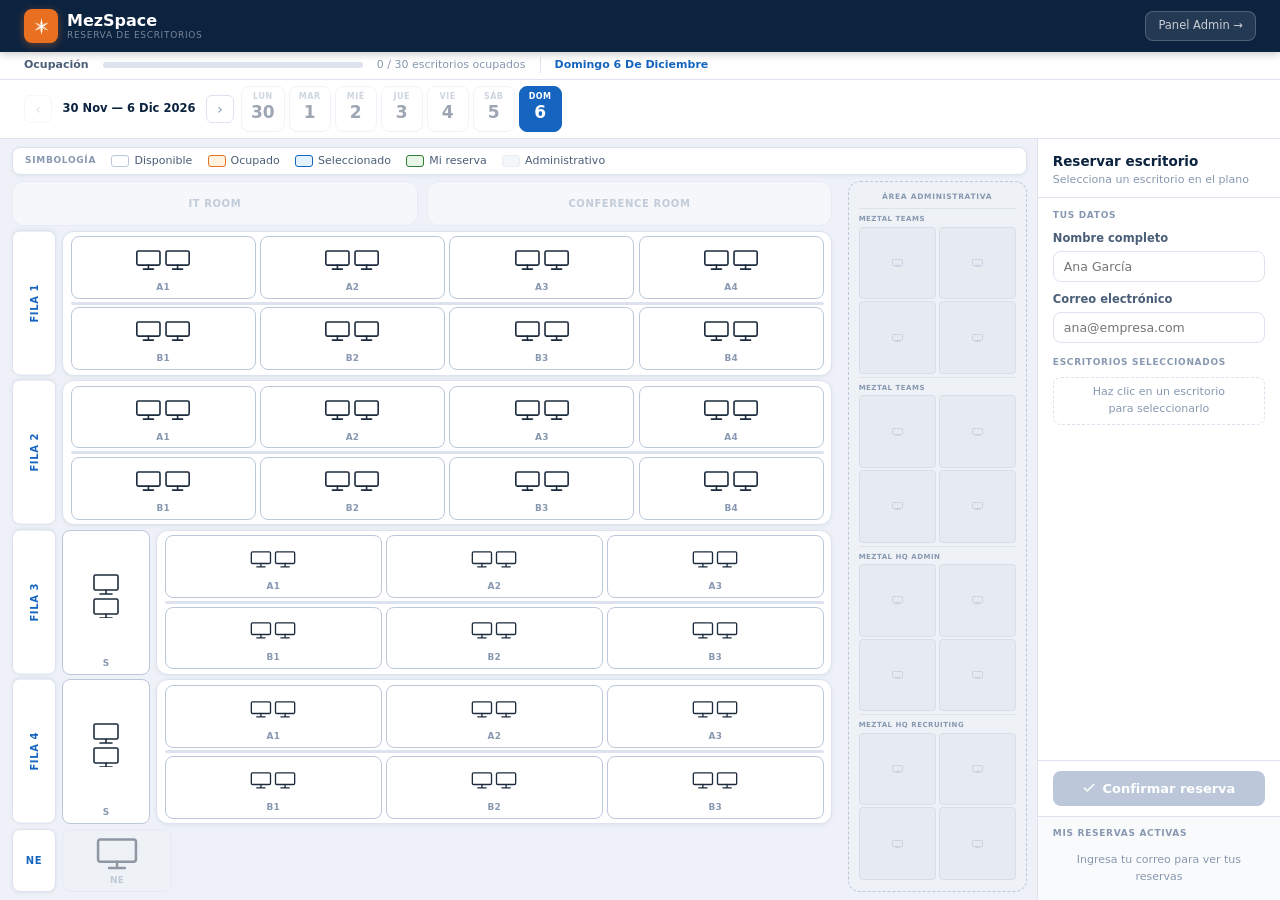
==== commit 56194098: "Rename index-8.html to index.html" ====
--- a/index.html
+++ b/index.html
@@ -6,7 +6,7 @@
   <title>MezSpace — Reserva de Escritorios</title>
   <meta name="description" content="Sistema de reserva de escritorios · Meztal">
   <link rel="stylesheet" href="style.css">
-  <link rel="icon" type="image/svg+xml" href="data:image/svg+xml,%3Csvg xmlns='http://www.w3.org/2000/svg' viewBox='0 0 32 32'%3E%3Crect width='32' height='32' rx='7' fill='%230C2340'/%3E%3Ccircle cx='16' cy='16' r='3' fill='%23E87020'/%3E%3Cpath d='M16 16 L14.8 13 L16 6 L17.2 13 Z' fill='%23E87020'/%3E%3Cpath d='M16 16 L14.8 13 L16 6 L17.2 13 Z' fill='%23E87020' transform='rotate(60 16 16)'/%3E%3Cpath d='M16 16 L14.8 13 L16 6 L17.2 13 Z' fill='%23E87020' transform='rotate(120 16 16)'/%3E%3Cpath d='M16 16 L14.8 13 L16 6 L17.2 13 Z' fill='%23E87020' transform='rotate(180 16 16)'/%3E%3Cpath d='M16 16 L14.8 13 L16 6 L17.2 13 Z' fill='%23E87020' transform='rotate(240 16 16)'/%3E%3Cpath d='M16 16 L14.8 13 L16 6 L17.2 13 Z' fill='%23E87020' transform='rotate(300 16 16)'/%3E%3C/svg%3E">
+  <link rel="icon" type="image/svg+xml" href="data:image/svg+xml,%3Csvg xmlns='http://www.w3.org/2000/svg' viewBox='0 0 32 32'%3E%3Crect width='32' height='32' rx='7' fill='%230C2340'/%3E%3Ccircle cx='16' cy='16' r='3' fill='%23E87020'/%3E%3Cpath d='M16 16L14.5 11L16 4L17.5 11Z' fill='%23E87020'/%3E%3Cpath d='M16 16L14.5 11L16 4L17.5 11Z' fill='%23E87020' transform='rotate(60 16 16)'/%3E%3Cpath d='M16 16L14.5 11L16 4L17.5 11Z' fill='%23E87020' transform='rotate(120 16 16)'/%3E%3Cpath d='M16 16L14.5 11L16 4L17.5 11Z' fill='%23E87020' transform='rotate(180 16 16)'/%3E%3Cpath d='M16 16L14.5 11L16 4L17.5 11Z' fill='%23E87020' transform='rotate(240 16 16)'/%3E%3Cpath d='M16 16L14.5 11L16 4L17.5 11Z' fill='%23E87020' transform='rotate(300 16 16)'/%3E%3C/svg%3E">
 </head>
 <body>
 
@@ -14,17 +14,14 @@
 <header class="header">
   <div class="logo">
     <div class="logo-mark">
-      <!-- Agave rosette logo -->
       <svg viewBox="0 0 28 28" fill="none" xmlns="http://www.w3.org/2000/svg" aria-hidden="true">
-        <!-- 6 pointed agave leaves radiating from center -->
-        <path d="M14 14 L12.6 10.5 L14 3.5 L15.4 10.5 Z" fill="white" opacity=".95"/>
-        <path d="M14 14 L12.6 10.5 L14 3.5 L15.4 10.5 Z" fill="white" opacity=".8"  transform="rotate(60 14 14)"/>
-        <path d="M14 14 L12.6 10.5 L14 3.5 L15.4 10.5 Z" fill="white" opacity=".65" transform="rotate(120 14 14)"/>
-        <path d="M14 14 L12.6 10.5 L14 3.5 L15.4 10.5 Z" fill="white" opacity=".95" transform="rotate(180 14 14)"/>
-        <path d="M14 14 L12.6 10.5 L14 3.5 L15.4 10.5 Z" fill="white" opacity=".8"  transform="rotate(240 14 14)"/>
-        <path d="M14 14 L12.6 10.5 L14 3.5 L15.4 10.5 Z" fill="white" opacity=".65" transform="rotate(300 14 14)"/>
-        <!-- Center -->
-        <circle cx="14" cy="14" r="2.8" fill="white"/>
+        <path d="M14 14L12.5 10L14 3L15.5 10Z" fill="white" opacity=".95"/>
+        <path d="M14 14L12.5 10L14 3L15.5 10Z" fill="white" opacity=".8"  transform="rotate(60 14 14)"/>
+        <path d="M14 14L12.5 10L14 3L15.5 10Z" fill="white" opacity=".65" transform="rotate(120 14 14)"/>
+        <path d="M14 14L12.5 10L14 3L15.5 10Z" fill="white" opacity=".95" transform="rotate(180 14 14)"/>
+        <path d="M14 14L12.5 10L14 3L15.5 10Z" fill="white" opacity=".8"  transform="rotate(240 14 14)"/>
+        <path d="M14 14L12.5 10L14 3L15.5 10Z" fill="white" opacity=".65" transform="rotate(300 14 14)"/>
+        <circle cx="14" cy="14" r="2.6" fill="white"/>
       </svg>
     </div>
     <div class="logo-text">
@@ -35,7 +32,16 @@
   <a href="admin.html" class="btn-ghost">Panel Admin →</a>
 </header>
 
-<!-- ── Week Calendar Bar ─────────────────────────────────── -->
+<!-- ── Occupancy bar ──────────────────────────────────────── -->
+<div class="occ-bar">
+  <span class="occ-label">Ocupación</span>
+  <div class="occ-track"><div class="occ-fill low" id="occFill" style="width:0%"></div></div>
+  <span class="occ-num" id="occNum">0 / 30 escritorios ocupados</span>
+  <div class="occ-sep"></div>
+  <span class="occ-date" id="occDate">—</span>
+</div>
+
+<!-- ── Week bar ───────────────────────────────────────────── -->
 <div class="week-bar">
   <button class="wk-nav" id="prevWk" title="Semana anterior">&#8249;</button>
   <span class="wk-label" id="wkLabel">—</span>
@@ -46,47 +52,37 @@
 <!-- ── Main ──────────────────────────────────────────────── -->
 <div class="main">
 
-  <!-- Floor Panel -->
+  <!-- Floor panel -->
   <div class="floor-panel">
-    <!-- Legend / Simbología -->
     <div class="legend">
       <span class="legend-lbl">Simbología</span>
-      <div class="leg-item"><div class="leg-box av"></div> Disponible</div>
-      <div class="leg-item"><div class="leg-box oc"></div> Ocupado</div>
-      <div class="leg-item"><div class="leg-box sl"></div> Seleccionado</div>
-      <div class="leg-item"><div class="leg-box mn"></div> Mi reserva</div>
-      <div class="leg-item"><div class="leg-box ad"></div> Área administrativa</div>
+      <div class="leg-item"><div class="leg-box av"></div>Disponible</div>
+      <div class="leg-item"><div class="leg-box oc"></div>Ocupado</div>
+      <div class="leg-item"><div class="leg-box sl"></div>Seleccionado</div>
+      <div class="leg-item"><div class="leg-box mn"></div>Mi reserva</div>
+      <div class="leg-item"><div class="leg-box ad"></div>Administrativo</div>
     </div>
-
-    <!-- Selected date tag -->
-    <div class="date-tag" id="dateTag">—</div>
-
-    <!-- Floor plan (rendered by JS) -->
     <div class="floor-plan" id="floorPlan"></div>
   </div>
 
-  <!-- Booking Side Panel -->
+  <!-- Side panel -->
   <div class="side-panel">
     <div class="panel-head">
       <div class="panel-title">Reservar escritorio</div>
       <div class="panel-sub">Selecciona un escritorio en el plano</div>
     </div>
-
     <div class="panel-body">
       <div class="p-section">
         <div class="p-sec-title">Tus datos</div>
         <div class="form-group">
           <label class="f-label" for="userName">Nombre completo</label>
-          <input type="text" id="userName" class="f-input"
-            placeholder="Ana García" maxlength="60" autocomplete="name">
+          <input type="text" id="userName" class="f-input" placeholder="Ana García" maxlength="60" autocomplete="name">
         </div>
         <div class="form-group">
           <label class="f-label" for="userEmail">Correo electrónico</label>
-          <input type="email" id="userEmail" class="f-input"
-            placeholder="ana@empresa.com" autocomplete="email">
+          <input type="email" id="userEmail" class="f-input" placeholder="ana@empresa.com" autocomplete="email">
         </div>
       </div>
-
       <div class="p-section">
         <div class="p-sec-title">Escritorios seleccionados</div>
         <div class="sel-list" id="selList">
@@ -94,17 +90,14 @@
         </div>
       </div>
     </div>
-
     <div class="panel-foot">
       <button class="btn-confirm" id="confirmBtn" disabled>
-        <svg width="15" height="15" viewBox="0 0 24 24" fill="none" aria-hidden="true">
-          <path d="M20 6L9 17L4 12" stroke="white" stroke-width="2.5"
-            stroke-linecap="round" stroke-linejoin="round"/>
+        <svg width="14" height="14" viewBox="0 0 24 24" fill="none" aria-hidden="true">
+          <path d="M20 6L9 17L4 12" stroke="white" stroke-width="2.5" stroke-linecap="round" stroke-linejoin="round"/>
         </svg>
         Confirmar reserva
       </button>
     </div>
-
     <div class="my-bk-zone">
       <div class="my-bk-title">Mis reservas activas</div>
       <div class="my-bk-list" id="myBkList">
@@ -113,6 +106,18 @@
     </div>
   </div>
 
+</div><!-- /main -->
+
+<!-- ── Cancel modal ───────────────────────────────────────── -->
+<div class="modal-overlay hidden" id="cancelModal">
+  <div class="modal-card">
+    <div class="modal-title">Cancelar reserva</div>
+    <div class="modal-body" id="cancelModalBody"></div>
+    <div class="modal-actions">
+      <button class="btn-cancel-no" id="cancelNo">Mantener</button>
+      <button class="btn-cancel-yes" id="cancelYes">Sí, cancelar</button>
+    </div>
+  </div>
 </div>
 
 <div class="toast-zone" id="toastZone"></div>
--- a/style.css
+++ b/style.css
@@ -1,591 +1,506 @@
 /* ============================================================
-   MezSpace v2 — style.css
-   Meztal | Sistema de Reserva de Escritorios
+   MezSpace v5 — style.css
    ============================================================ */
-
 :root {
-  --navy:         #0C2340;
-  --navy-mid:     #163559;
-  --blue:         #1565C0;
-  --blue-mid:     #1976D2;
-  --blue-light:   #E3F2FD;
-  --orange:       #E87020;
-  --orange-mid:   #F5A623;
-  --orange-light: #FFF3E0;
-  --orange-dark:  #BF5010;
-  --white:        #FFFFFF;
-  --bg:           #F0F4FA;
-  --gray-50:      #F8FAFC;
-  --gray-100:     #EEF2F7;
-  --gray-200:     #DDE3EE;
-  --gray-300:     #BCC8DA;
-  --gray-400:     #8898B0;
-  --gray-600:     #4A5E78;
-  --gray-800:     #1C2B3D;
-
-  --font: -apple-system, 'Segoe UI', system-ui, Arial, sans-serif;
-  --r:    8px;
-  --r-lg: 12px;
-  --r-xl: 18px;
-  --sh-sm: 0 1px 4px rgba(12,35,64,.07);
-  --sh:    0 2px 10px rgba(12,35,64,.11);
-  --sh-lg: 0 4px 20px rgba(12,35,64,.16);
-}
-
-*, *::before, *::after { box-sizing: border-box; margin: 0; padding: 0; }
-html { font-size: 16px; scroll-behavior: smooth; }
-body {
-  font-family: var(--font);
-  background: var(--bg);
-  color: var(--gray-800);
-  line-height: 1.5;
-  min-height: 100dvh;
-  display: flex;
-  flex-direction: column;
-  overflow-x: hidden;
-}
-a { color: var(--blue); text-decoration: none; }
-button, input { font-family: var(--font); }
+  --navy:        #0C2340;
+  --navy-mid:    #163559;
+  --blue:        #1565C0;
+  --blue-light:  #E3F2FD;
+  --orange:      #E87020;
+  --orange-dark: #BF5010;
+  --white:       #FFFFFF;
+  --bg:          #EEF2F8;
+  --gray-50:     #F8FAFC;
+  --gray-100:    #EEF2F7;
+  --gray-200:    #DDE3EE;
+  --gray-300:    #BCC8DA;
+  --gray-400:    #8898B0;
+  --gray-600:    #4A5E78;
+  --gray-800:    #1C2B3D;
+  --font:-apple-system,'Segoe UI',system-ui,Arial,sans-serif;
+  --r:8px;--r-lg:12px;--r-xl:18px;
+  --sh-sm:0 1px 4px rgba(12,35,64,.07);
+  --sh:0 2px 10px rgba(12,35,64,.12);
+  --sh-lg:0 4px 20px rgba(12,35,64,.17);
+}
+*,*::before,*::after{box-sizing:border-box;margin:0;padding:0}
+html{font-size:16px}
+body{
+  font-family:var(--font);background:var(--bg);color:var(--gray-800);
+  line-height:1.5;height:100dvh;display:flex;flex-direction:column;overflow:hidden;
+}
+a{color:var(--blue);text-decoration:none}
+button,input{font-family:var(--font)}
 
 /* ── HEADER ──────────────────────────────────────────────── */
-.header {
-  background: var(--navy);
-  height: 56px;
-  padding: 0 clamp(14px, 3vw, 28px);
-  display: flex;
-  align-items: center;
-  justify-content: space-between;
-  box-shadow: 0 2px 10px rgba(0,0,0,.25);
-  flex-shrink: 0;
-  z-index: 200;
-  position: sticky;
-  top: 0;
-}
-.logo { display: flex; align-items: center; gap: 10px; cursor: default; }
-.logo-mark {
-  width: 36px; height: 36px;
-  background: var(--orange);
-  border-radius: 9px;
-  display: flex; align-items: center; justify-content: center;
-  box-shadow: 0 2px 8px rgba(232,112,32,.4);
-  flex-shrink: 0;
-}
-.logo-mark svg { width: 22px; height: 22px; }
-.logo-name { font-size: 17px; font-weight: 800; color: #fff; }
-.logo-sub  { font-size: 9.5px; color: rgba(255,255,255,.45); text-transform: uppercase; letter-spacing: .7px; }
-.logo-text { display: flex; flex-direction: column; line-height: 1.15; }
-.btn-ghost {
-  background: rgba(255,255,255,.1);
-  border: 1px solid rgba(255,255,255,.2);
-  color: rgba(255,255,255,.75);
-  padding: 6px 14px;
-  border-radius: var(--r);
-  font-size: 12px;
-  cursor: pointer;
-  transition: all .15s;
-  white-space: nowrap;
-}
-.btn-ghost:hover { background: rgba(255,255,255,.18); color: #fff; }
-
-/* ── WEEK BAR ─────────────────────────────────────────────── */
-.week-bar {
-  background: var(--white);
-  border-bottom: 1px solid var(--gray-200);
-  padding: 8px clamp(14px, 3vw, 28px);
-  display: flex;
-  align-items: center;
-  gap: 8px;
-  flex-shrink: 0;
-  overflow-x: auto;
-  scrollbar-width: none;
-  -webkit-overflow-scrolling: touch;
-}
-.week-bar::-webkit-scrollbar { display: none; }
-.wk-nav {
-  background: none;
-  border: 1px solid var(--gray-200);
-  border-radius: 6px;
-  width: 30px; height: 30px;
-  display: flex; align-items: center; justify-content: center;
-  color: var(--gray-400); font-size: 15px;
-  cursor: pointer; flex-shrink: 0;
-  transition: all .12s;
-}
-.wk-nav:hover:not(:disabled) { background: var(--gray-100); border-color: var(--gray-300); color: var(--gray-600); }
-.wk-nav:disabled { opacity: .28; cursor: default; }
-.wk-label { font-size: 12px; font-weight: 700; color: var(--navy); min-width: 150px; text-align: center; flex-shrink: 0; }
-.day-strip { display: flex; gap: 4px; flex-shrink: 0; }
-
-.day-chip {
-  display: flex; flex-direction: column; align-items: center;
-  padding: 5px 10px; min-width: 46px;
-  border-radius: var(--r);
-  border: 1.5px solid var(--gray-200);
-  background: var(--white);
-  cursor: pointer;
-  transition: all .12s;
-  gap: 1px;
-}
-.day-chip:hover:not(.locked) { background: var(--gray-100); border-color: var(--gray-300); }
-.day-chip.active            { background: var(--blue); border-color: var(--blue); }
-.day-chip.active .dn,
-.day-chip.active .dd        { color: var(--white); }
-.day-chip.today:not(.active){ border-color: var(--orange); }
-.day-chip.today:not(.active) .dd { color: var(--orange); font-weight: 800; }
-.day-chip.locked            { opacity: .35; cursor: not-allowed; }
-.day-chip.past:not(.active) { opacity: .4; }
-.dn { font-size: 8.5px; font-weight: 700; text-transform: uppercase; letter-spacing: .5px; color: var(--gray-400); }
-.dd { font-size: 18px; font-weight: 800; color: var(--navy); line-height: 1; }
-.dot { width: 5px; height: 5px; border-radius: 50%; background: transparent; }
-.day-chip.has-bk .dot { background: var(--orange); }
-
-/* ── PAGE LAYOUT ──────────────────────────────────────────── */
-.main {
-  display: flex;
-  flex: 1;
-  overflow: hidden;
-  min-height: 0;
-}
-.floor-panel {
-  flex: 1;
-  overflow: auto;
-  padding: clamp(12px, 2vw, 22px) clamp(14px, 2.5vw, 24px);
-  min-width: 0;
-}
-
-/* ── LEGEND ───────────────────────────────────────────────── */
-.legend {
-  display: flex;
-  align-items: center;
-  gap: clamp(10px, 1.5vw, 20px);
-  flex-wrap: wrap;
-  background: var(--white);
-  border: 1px solid var(--gray-200);
-  border-radius: var(--r);
-  padding: 9px 14px;
-  margin-bottom: 12px;
-  box-shadow: var(--sh-sm);
-}
-.legend-lbl { font-size: 9.5px; font-weight: 800; text-transform: uppercase; letter-spacing: .7px; color: var(--gray-400); flex-shrink: 0; }
-.leg-item   { display: flex; align-items: center; gap: 6px; font-size: 11.5px; color: var(--gray-600); }
-.leg-box    { width: 22px; height: 16px; border-radius: 3px; border: 1.5px solid; flex-shrink: 0; }
-.leg-box.av { background: var(--white);       border-color: var(--gray-300); }
-.leg-box.oc { background: #FFF3E0;             border-color: var(--orange); }
-.leg-box.sl { background: var(--blue-light);  border-color: var(--blue); }
-.leg-box.mn { background: #E8F5E9;            border-color: #2E7D32; }
-.leg-box.ad { background: var(--gray-100);    border-color: var(--gray-200); opacity:.6; }
-
-/* ── DATE TAG ─────────────────────────────────────────────── */
-.date-tag {
-  display: inline-flex;
-  background: var(--blue-light);
-  color: var(--blue);
-  font-size: 13px; font-weight: 700;
-  padding: 5px 14px;
-  border-radius: 20px;
-  margin-bottom: 14px;
-  text-transform: capitalize;
-}
-
-/* ── FLOOR PLAN ───────────────────────────────────────────── */
-.floor-plan {
-  display: flex;
-  gap: clamp(14px, 2vw, 26px);
-  width: 100%;
-  align-items: flex-start;
-}
-.floor-left {
-  flex: 1;
-  display: flex;
-  flex-direction: column;
-  gap: clamp(14px, 1.8vw, 22px);
-  min-width: 0;
-}
-.floor-right {
-  width: clamp(160px, 18vw, 210px);
-  flex-shrink: 0;
-  background: var(--gray-100);
-  border: 1.5px dashed var(--gray-300);
-  border-radius: var(--r-lg);
-  padding: 12px 14px;
-  display: flex;
-  flex-direction: column;
-  gap: 12px;
-}
-.adm-zone-lbl {
-  font-size: 8.5px; font-weight: 800;
-  text-transform: uppercase; letter-spacing: .7px;
-  color: var(--gray-400);
-  text-align: center;
-  padding-bottom: 8px;
-  border-bottom: 1px solid var(--gray-200);
-}
-
-/* ── TOP MOCK ROOMS ───────────────────────────────────────── */
-.floor-top {
-  display: flex;
-  gap: clamp(8px, 1.2vw, 14px);
-}
-.mock-room {
-  flex: 1;
-  background: var(--white);
-  border: 1.5px solid var(--gray-200);
-  border-radius: var(--r-lg);
-  padding: clamp(10px,1.5vw,16px) 14px;
-  display: flex;
-  flex-direction: column;
-  align-items: center;
-  justify-content: center;
-  gap: 5px;
-  opacity: .55;
-  min-height: 74px;
-}
-.mock-room-icon { font-size: clamp(20px, 3vw, 28px); }
-.mock-room-lbl  { font-size: 9.5px; font-weight: 700; text-transform: uppercase; letter-spacing: .6px; color: var(--gray-400); text-align: center; }
-
-/* ── DESK SECTIONS ────────────────────────────────────────── */
-.sec-wrap {
-  display: flex;
-  align-items: center;
-  gap: clamp(6px, 1vw, 12px);
-  width: 100%;
-}
-.sec-label {
-  font-size: 8.5px; font-weight: 800;
-  text-transform: uppercase; letter-spacing: .7px;
-  color: var(--blue);
-  writing-mode: vertical-rl;
-  transform: rotate(180deg);
-  white-space: nowrap;
-  flex-shrink: 0;
-  width: 18px;
-}
-.sec-body {
-  flex: 1;
-  display: flex;
-  align-items: center;
-  gap: clamp(6px, 1vw, 12px);
-  min-width: 0;
-}
-.sec-screen {
-  flex-shrink: 0;
-  width: clamp(22px, 3vw, 30px);
-  display: flex; align-items: center; justify-content: center;
-}
-.sec-screen-box {
-  width: clamp(20px, 2.8vw, 28px);
-  height: clamp(50px, 8vw, 70px);
-  background: var(--gray-200);
-  border: 1.5px solid var(--gray-300);
-  border-radius: 3px;
-  display: flex; align-items: center; justify-content: center;
-  font-size: clamp(9px, 1.2vw, 12px);
-}
-.desk-row {
-  flex: 1;
-  display: flex;
-  gap: clamp(4px, 0.6vw, 7px);
-  min-width: 0;
-}
-
-/* ── INDIVIDUAL DESK ──────────────────────────────────────── */
-.desk {
-  flex: 1;
-  min-width: clamp(62px, 8vw, 88px);
-  max-width: 110px;
-  min-height: clamp(52px, 7vw, 70px);
-  border: 1.5px solid var(--gray-300);
-  border-radius: var(--r);
-  background: var(--white);
-  cursor: pointer;
-  display: flex;
-  flex-direction: column;
-  align-items: center;
-  justify-content: center;
-  gap: 3px;
-  transition: all .13s ease;
-  position: relative;
-  user-select: none;
-  box-shadow: var(--sh-sm);
-}
-.desk:hover:not(.occupied):not(.admin-only):not(.locked-date) {
-  background: var(--gray-100);
-  border-color: var(--gray-400);
-  transform: translateY(-2px);
-  box-shadow: var(--sh);
-}
-.desk-icon svg {
-  width: clamp(28px, 4vw, 42px);
-  height: auto;
-  display: block;
-}
-.desk-id { font-size: clamp(7px, 0.9vw, 9.5px); font-weight: 700; color: var(--gray-400); letter-spacing: .2px; }
-
-.desk.occupied        { background: #FFF3E0; border-color: var(--orange); }
-.desk.occupied .desk-id { color: var(--orange-dark); }
-
-.desk.selected        { background: var(--blue-light); border-color: var(--blue); border-width: 2px; }
-.desk.selected .desk-id { color: var(--blue); }
-.desk.selected:hover  { transform: none; }
-
-.desk.mine            { background: #E8F5E9; border-color: #2E7D32; }
-.desk.mine .desk-id   { color: #2E7D32; }
-
-.desk.admin-only      { background: var(--gray-100); border-color: var(--gray-200); cursor: default; opacity: .55; }
-.desk.admin-only:hover { transform: none; box-shadow: var(--sh-sm); background: var(--gray-100); }
-
-.desk.locked-date     { opacity: .45; cursor: not-allowed; }
-.desk.locked-date:hover { transform: none; box-shadow: var(--sh-sm); background: var(--white); }
+.header{
+  background:var(--navy);height:52px;
+  padding:0 clamp(12px,2.5vw,24px);
+  display:flex;align-items:center;justify-content:space-between;
+  box-shadow:0 2px 8px rgba(0,0,0,.22);flex-shrink:0;z-index:200;
+}
+.logo{display:flex;align-items:center;gap:9px}
+.logo-mark{
+  width:34px;height:34px;background:var(--orange);border-radius:8px;
+  display:flex;align-items:center;justify-content:center;
+  box-shadow:0 2px 8px rgba(232,112,32,.4);flex-shrink:0;
+}
+.logo-mark svg{width:21px;height:21px}
+.logo-name{font-size:16px;font-weight:800;color:#fff}
+.logo-sub{font-size:9px;color:rgba(255,255,255,.45);text-transform:uppercase;letter-spacing:.7px}
+.logo-text{display:flex;flex-direction:column;line-height:1.15}
+.btn-ghost{
+  background:rgba(255,255,255,.1);border:1px solid rgba(255,255,255,.2);
+  color:rgba(255,255,255,.75);padding:5px 12px;border-radius:var(--r);
+  font-size:11.5px;cursor:pointer;transition:all .15s;white-space:nowrap;
+}
+.btn-ghost:hover{background:rgba(255,255,255,.18);color:#fff}
+
+/* ── OCCUPANCY BAR ───────────────────────────────────────── */
+.occ-bar{
+  background:var(--white);border-bottom:1px solid var(--gray-200);
+  padding:5px clamp(12px,2.5vw,24px);
+  display:flex;align-items:center;gap:14px;flex-shrink:0;
+}
+.occ-label{font-size:11px;font-weight:700;color:var(--gray-600);white-space:nowrap}
+.occ-track{
+  flex:1;max-width:260px;height:6px;background:var(--gray-200);
+  border-radius:99px;overflow:hidden;
+}
+.occ-fill{
+  height:100%;background:var(--orange);border-radius:99px;
+  transition:width .4s ease;
+}
+.occ-fill.low{background:#2E7D32}
+.occ-fill.mid{background:var(--orange)}
+.occ-fill.high{background:#C62828}
+.occ-num{font-size:11px;color:var(--gray-400);white-space:nowrap}
+.occ-sep{width:1px;height:16px;background:var(--gray-200)}
+.occ-date{font-size:11px;font-weight:700;color:var(--blue);text-transform:capitalize}
+
+/* ── WEEK BAR ────────────────────────────────────────────── */
+.week-bar{
+  background:var(--white);border-bottom:1px solid var(--gray-200);
+  padding:6px clamp(12px,2.5vw,24px);
+  display:flex;align-items:center;gap:7px;flex-shrink:0;overflow-x:auto;scrollbar-width:none;
+}
+.week-bar::-webkit-scrollbar{display:none}
+.wk-nav{
+  background:none;border:1px solid var(--gray-200);border-radius:6px;
+  width:28px;height:28px;display:flex;align-items:center;justify-content:center;
+  color:var(--gray-400);font-size:14px;cursor:pointer;flex-shrink:0;transition:all .12s;
+}
+.wk-nav:hover:not(:disabled){background:var(--gray-100);border-color:var(--gray-300);color:var(--gray-600)}
+.wk-nav:disabled{opacity:.28;cursor:default}
+.wk-label{font-size:11.5px;font-weight:700;color:var(--navy);min-width:140px;text-align:center;flex-shrink:0}
+.day-strip{display:flex;gap:4px;flex-shrink:0}
+.day-chip{
+  display:flex;flex-direction:column;align-items:center;
+  padding:4px 9px;min-width:42px;border-radius:var(--r);
+  border:1.5px solid var(--gray-200);background:var(--white);
+  cursor:pointer;transition:all .12s;gap:1px;
+}
+.day-chip:hover:not(.locked){background:var(--gray-100);border-color:var(--gray-300)}
+.day-chip.active{background:var(--blue);border-color:var(--blue)}
+.day-chip.active .dn,.day-chip.active .dd{color:var(--white)}
+.day-chip.today:not(.active){border-color:var(--orange)}
+.day-chip.today:not(.active) .dd{color:var(--orange);font-weight:800}
+.day-chip.locked{opacity:.35;cursor:not-allowed}
+.day-chip.past:not(.active){opacity:.4}
+.dn{font-size:8px;font-weight:700;text-transform:uppercase;letter-spacing:.5px;color:var(--gray-400)}
+.dd{font-size:17px;font-weight:800;color:var(--navy);line-height:1}
+.dot{width:5px;height:5px;border-radius:50%;background:transparent}
+.day-chip.has-bk .dot{background:var(--orange)}
+
+/* ── MAIN LAYOUT ─────────────────────────────────────────── */
+.main{flex:1;display:flex;overflow:hidden;min-height:0}
+
+/* ── FLOOR PANEL ─────────────────────────────────────────── */
+.floor-panel{
+  flex:1;display:flex;flex-direction:column;
+  padding:8px 10px 8px 12px;min-width:0;min-height:0;overflow:hidden;
+}
+
+/* ── LEGEND ──────────────────────────────────────────────── */
+.legend{
+  display:flex;align-items:center;gap:clamp(7px,1.2vw,16px);flex-wrap:wrap;
+  background:var(--white);border:1px solid var(--gray-200);
+  border-radius:var(--r);padding:5px 12px;margin-bottom:6px;
+  box-shadow:var(--sh-sm);flex-shrink:0;
+}
+.legend-lbl{font-size:9px;font-weight:800;text-transform:uppercase;letter-spacing:.7px;color:var(--gray-400);flex-shrink:0}
+.leg-item{display:flex;align-items:center;gap:5px;font-size:11px;color:var(--gray-600)}
+.leg-box{width:18px;height:12px;border-radius:3px;border:1.5px solid;flex-shrink:0}
+.leg-box.av{background:var(--white);border-color:var(--gray-300)}
+.leg-box.oc{background:#FFF3E0;border-color:var(--orange)}
+.leg-box.sl{background:var(--blue-light);border-color:var(--blue)}
+.leg-box.mn{background:#E8F5E9;border-color:#2E7D32}
+.leg-box.ad{background:var(--gray-100);border-color:var(--gray-200);opacity:.6}
+
+/* ── FLOOR PLAN ──────────────────────────────────────────── */
+.floor-plan{flex:1;min-height:0;display:flex;gap:clamp(8px,1.2vw,16px)}
+
+/* ── LEFT employee area ──────────────────────────────────── */
+.floor-left{flex:1;display:flex;flex-direction:column;gap:clamp(4px,0.55vh,8px);min-width:0;min-height:0}
+
+/* Mock rooms */
+.floor-top{display:flex;gap:clamp(5px,0.7vw,10px);flex-shrink:0;height:clamp(38px,5vh,54px)}
+.mock-room{
+  flex:1;background:var(--white);border:1.5px solid var(--gray-200);
+  border-radius:var(--r-lg);display:flex;align-items:center;justify-content:center;opacity:.42;
+}
+.mock-room-lbl{font-size:clamp(8px,0.85vw,10px);font-weight:800;text-transform:uppercase;letter-spacing:.6px;color:var(--gray-400);text-align:center}
+
+/* Row wrapper with label */
+.sec-row{
+  flex:1;
+  display:flex;
+  align-items:stretch;
+  gap:6px;
+  min-height:0;
+}
+.row-label{
+  flex-shrink:0;
+  width:clamp(32px,3.5vw,44px);
+  display:flex;
+  align-items:center;
+  justify-content:center;
+  writing-mode:vertical-rl;
+  transform:rotate(180deg);
+  font-size:clamp(7.5px,0.8vw,10px);
+  font-weight:800;
+  color:var(--blue);
+  text-transform:uppercase;
+  letter-spacing:.6px;
+  white-space:nowrap;
+  background:var(--white);
+  border:1px solid var(--gray-200);
+  border-radius:var(--r);
+  box-shadow:var(--sh-sm);
+}
+
+/* Section content: optional standalone + block */
+.sec-wrap{
+  flex:1;
+  display:flex;
+  align-items:stretch;
+  gap:clamp(4px,0.5vw,8px);
+  min-height:0;
+  min-width:0;
+}
+
+/* Standalone WM desk */
+.desk-standalone{
+  flex-shrink:0;
+  width:clamp(60px,7vw,88px);
+  display:flex;
+  align-items:stretch;
+}
+.desk-standalone .desk{
+  flex:1;width:100%;min-width:0;max-width:none;
+}
+
+/* Double-row block */
+.sec-block{
+  flex:1;min-height:0;display:flex;flex-direction:column;
+  background:var(--white);border:1.5px solid var(--gray-200);
+  border-radius:var(--r-lg);
+  padding:clamp(4px,0.5vh,7px) clamp(5px,0.6vw,10px);
+  box-shadow:var(--sh-sm);
+}
+.desk-row{flex:1;display:flex;gap:clamp(3px,0.35vw,6px);min-height:0}
+.row-sep{
+  flex-shrink:0;height:clamp(3px,0.35vh,5px);
+  background:var(--gray-200);border-radius:2px;
+  margin:clamp(2px,0.3vh,4px) 0;
+}
+
+/* NE row */
+.ne-row{
+  flex-shrink:0;
+  display:flex;
+  gap:6px;
+  align-items:stretch;
+  height:clamp(52px,7vh,72px);
+}
+.ne-row .row-label{writing-mode:horizontal-tb;transform:none;width:clamp(32px,3.5vw,44px)}
+.ne-row .desk{
+  max-width:clamp(80px,10vw,110px);
+  flex:none;
+  width:clamp(80px,10vw,110px);
+}
+
+/* ── DESK ─────────────────────────────────────────────────── */
+.desk{
+  flex:1;min-width:0;min-height:0;
+  border:1.5px solid var(--gray-300);
+  border-radius:var(--r);
+  background:var(--white);
+  cursor:pointer;
+  display:flex;flex-direction:column;
+  align-items:center;justify-content:center;
+  gap:0;
+  transition:all .13s ease;
+  position:relative;
+  user-select:none;
+  overflow:hidden;
+  padding:2px;
+}
+.desk:hover:not(.occupied):not(.desk-ne):not(.locked-date){
+  background:var(--gray-100);border-color:var(--gray-400);
+  transform:translateY(-1px);box-shadow:var(--sh);
+}
+
+/* Icon fills most of the card */
+.desk-icon{
+  flex:1;
+  min-height:0;
+  width:100%;
+  display:flex;align-items:center;justify-content:center;
+  padding:6% 8%;
+}
+.desk-icon svg{
+  width:100%;height:100%;
+  max-width:64px;max-height:44px;
+  display:block;
+}
+.desk-id{
+  font-size:clamp(6.5px,0.7vw,9px);
+  font-weight:700;color:var(--gray-400);letter-spacing:.2px;
+  line-height:1;padding-bottom:4px;flex-shrink:0;
+}
+
+/* ── Occupied: show initials avatar ─── */
+.desk-avatar{
+  position:absolute;
+  top:3px;right:4px;
+  width:clamp(16px,1.8vw,22px);
+  height:clamp(16px,1.8vw,22px);
+  border-radius:50%;
+  background:var(--orange);
+  color:#fff;
+  font-size:clamp(7px,0.75vw,9px);
+  font-weight:800;
+  display:flex;align-items:center;justify-content:center;
+  line-height:1;
+  letter-spacing:0;
+  pointer-events:none;
+}
+
+/* States */
+.desk.occupied      {background:#FFF3E0;border-color:var(--orange)}
+.desk.selected      {background:var(--blue-light);border-color:var(--blue);border-width:2px}
+.desk.selected:hover{transform:none}
+.desk.mine          {background:#E8F5E9;border-color:#2E7D32}
+.desk.mine .desk-avatar{background:#2E7D32}
+.desk.locked-date   {opacity:.42;cursor:not-allowed}
+.desk.locked-date:hover{transform:none;box-shadow:none;background:var(--white)}
+.desk-ne{
+  background:var(--gray-100)!important;border-color:var(--gray-200)!important;
+  cursor:default!important;opacity:.45;
+}
+.desk-ne:hover{transform:none!important;box-shadow:none!important;background:var(--gray-100)!important}
 
 /* Tooltip */
-.desk-tip {
-  position: absolute;
-  bottom: calc(100% + 8px);
-  left: 50%; transform: translateX(-50%);
-  background: var(--navy);
-  color: var(--white);
-  font-size: 11px; line-height: 1.4;
-  padding: 5px 9px;
-  border-radius: 6px;
-  white-space: nowrap;
-  pointer-events: none;
-  opacity: 0;
-  transition: opacity .15s;
-  z-index: 100;
-}
-.desk-tip::after {
-  content: '';
-  position: absolute;
-  top: 100%; left: 50%;
-  transform: translateX(-50%);
-  border: 4px solid transparent;
-  border-top-color: var(--navy);
-}
-.desk:hover .desk-tip { opacity: 1; }
-
-/* Admin right mini desks */
-.adm-sec-lbl  { font-size: 8px; font-weight: 700; text-transform: uppercase; letter-spacing: .5px; color: var(--gray-400); margin-bottom: 4px; }
-.adm-sec      { margin-bottom: 6px; }
-.adm-sec:last-child { margin-bottom: 0; }
-.adm-desk-row { display: flex; gap: 4px; margin-bottom: 4px; }
-.desk-adm {
-  flex: 1;
-  height: 26px;
-  background: var(--gray-100);
-  border: 1px solid var(--gray-200);
-  border-radius: 4px;
-  display: flex; align-items: center; justify-content: center;
-  opacity: .6;
-}
-.desk-adm svg { width: 12px; height: 12px; color: var(--gray-300); }
-
-/* ── SIDE PANEL ───────────────────────────────────────────── */
-.side-panel {
-  width: clamp(250px, 22vw, 290px);
-  flex-shrink: 0;
-  border-left: 1px solid var(--gray-200);
-  background: var(--white);
-  display: flex;
-  flex-direction: column;
-  overflow-y: auto;
-}
-.panel-head { padding: 16px 18px 12px; border-bottom: 1px solid var(--gray-200); }
-.panel-title { font-size: 14px; font-weight: 800; color: var(--navy); }
-.panel-sub   { font-size: 11.5px; color: var(--gray-400); margin-top: 2px; }
-.panel-body  { padding: 14px 18px; flex: 1; }
-.p-section   { margin-bottom: 16px; }
-.p-sec-title { font-size: 9.5px; font-weight: 800; text-transform: uppercase; letter-spacing: .7px; color: var(--gray-400); margin-bottom: 8px; }
-.f-label     { display: block; font-size: 12px; font-weight: 700; color: var(--gray-600); margin-bottom: 4px; }
-.f-input {
-  width: 100%; padding: 9px 12px;
-  border: 1.5px solid var(--gray-200);
-  border-radius: var(--r); font-size: 13px;
-  color: var(--gray-800); background: var(--white);
-  outline: none; transition: border-color .12s;
-}
-.f-input:focus { border-color: var(--blue); box-shadow: 0 0 0 3px rgba(21,101,192,.09); }
-.form-group { margin-bottom: 11px; }
-
-.sel-list { display: flex; flex-direction: column; gap: 4px; }
-.sel-item {
-  display: flex; align-items: center; justify-content: space-between;
-  padding: 5px 10px; background: var(--blue-light);
-  border-radius: 6px; font-size: 12px;
-}
-.sel-item-id { font-weight: 700; color: var(--blue); }
-.btn-rm { background: none; border: none; color: var(--gray-400); font-size: 13px; cursor: pointer; padding: 0 3px; }
-.btn-rm:hover { color: var(--orange); }
-.sel-empty {
-  display: flex; align-items: center; justify-content: center;
-  height: 52px;
-  border: 1.5px dashed var(--gray-200);
-  border-radius: var(--r);
-  font-size: 11.5px; color: var(--gray-400); text-align: center; line-height: 1.5;
-}
-
-.panel-foot { padding: 12px 18px; border-top: 1px solid var(--gray-200); }
-.btn-confirm {
-  width: 100%; padding: 11px;
-  background: var(--orange); color: var(--white);
-  border: none; border-radius: var(--r);
-  font-size: 13.5px; font-weight: 800;
-  cursor: pointer;
-  display: flex; align-items: center; justify-content: center; gap: 7px;
-  transition: all .13s;
-  box-shadow: 0 2px 8px rgba(232,112,32,.3);
-}
-.btn-confirm:hover   { background: var(--orange-dark); transform: translateY(-1px); box-shadow: 0 4px 14px rgba(232,112,32,.35); }
-.btn-confirm:disabled { background: var(--gray-300); cursor: not-allowed; transform: none; box-shadow: none; }
-
-.my-bk-zone {
-  padding: 12px 18px;
-  background: var(--gray-50);
-  border-top: 1px solid var(--gray-200);
-}
-.my-bk-title { font-size: 9.5px; font-weight: 800; text-transform: uppercase; letter-spacing: .7px; color: var(--gray-400); margin-bottom: 8px; }
-.my-bk-list  { display: flex; flex-direction: column; gap: 5px; }
-.my-bk-item {
-  display: flex; align-items: center; justify-content: space-between;
-  padding: 6px 10px;
-  background: var(--white); border: 1px solid var(--gray-200);
-  border-radius: 6px; font-size: 11.5px;
-}
-.bk-desk  { font-weight: 700; color: var(--navy); }
-.bk-date  { color: var(--gray-400); font-size: 10.5px; }
-.btn-bk-cancel {
-  background: none; border: none; cursor: pointer;
-  color: var(--gray-300); font-size: 11px; padding: 1px 5px; border-radius: 4px;
-}
-.btn-bk-cancel:hover { background: #FEECEC; color: #C53030; }
-.bk-empty { font-size: 11px; color: var(--gray-400); text-align: center; padding: 6px 0; }
-
-/* ── TOAST ────────────────────────────────────────────────── */
-.toast-zone {
-  position: fixed; bottom: 20px; right: 20px;
-  z-index: 1000;
-  display: flex; flex-direction: column; gap: 7px;
-  pointer-events: none;
-}
-.toast {
-  padding: 11px 18px; border-radius: var(--r); box-shadow: var(--sh-lg);
-  font-size: 13px; font-weight: 600; max-width: 310px;
-  animation: tIn .2s ease; pointer-events: all;
-}
-.toast.ok   { background: #1B5E20; color: var(--white); }
-.toast.err  { background: #B71C1C; color: var(--white); }
-.toast.info { background: var(--navy); color: var(--white); }
-@keyframes tIn { from { transform: translateX(70px); opacity: 0; } to { transform: none; opacity: 1; } }
-
-/* ── ADMIN ────────────────────────────────────────────────── */
-.admin-body { flex: 1; overflow-y: auto; }
-.admin-main { max-width: 1160px; margin: 0 auto; padding: clamp(16px,3vw,28px) clamp(14px,3vw,28px); }
-
-.pin-overlay {
-  min-height: calc(100dvh - 56px);
-  display: flex; align-items: center; justify-content: center; padding: 24px;
-}
-.pin-card {
-  background: var(--white); border-radius: var(--r-xl);
-  padding: 36px 40px; max-width: 370px; width: 100%;
-  box-shadow: var(--sh-lg); text-align: center;
-}
-.pin-icon  { font-size: 36px; margin-bottom: 14px; }
-.pin-title { font-size: 20px; font-weight: 800; color: var(--navy); margin-bottom: 6px; }
-.pin-hint  { font-size: 13px; color: var(--gray-400); margin-bottom: 22px; }
-.pin-input {
-  width: 100%; padding: 13px; border: 2px solid var(--gray-200);
-  border-radius: var(--r); font-size: 20px; text-align: center; letter-spacing: 5px;
-  outline: none; margin-bottom: 12px; transition: border-color .12s;
-}
-.pin-input:focus { border-color: var(--blue); }
-.btn-unlock {
-  width: 100%; padding: 12px; background: var(--navy); color: var(--white);
-  border: none; border-radius: var(--r); font-size: 14px; font-weight: 700;
-  cursor: pointer; transition: background .12s;
-}
-.btn-unlock:hover { background: var(--navy-mid); }
-.pin-err { color: #C62828; font-size: 12px; margin-top: 8px; display: none; }
-
-.stats-row {
-  display: grid;
-  grid-template-columns: repeat(4, 1fr);
-  gap: clamp(10px,1.5vw,16px);
-  margin-bottom: 22px;
-}
-.stat-card {
-  background: var(--white); border: 1px solid var(--gray-200);
-  border-radius: var(--r-lg); padding: 18px 20px; box-shadow: var(--sh-sm);
-}
-.stat-card.accent-o { border-top: 3px solid var(--orange); }
-.stat-card.accent-b { border-top: 3px solid var(--blue); }
-.stat-v { font-size: 30px; font-weight: 900; color: var(--navy); line-height: 1; }
-.stat-l { font-size: 11.5px; color: var(--gray-400); margin-top: 4px; }
-.stat-card.accent-o .stat-v { color: var(--orange); }
-.stat-card.accent-b .stat-v { color: var(--blue); }
-
-.tbl-card {
-  background: var(--white); border: 1px solid var(--gray-200);
-  border-radius: var(--r-lg); overflow: hidden; box-shadow: var(--sh-sm);
-}
-.tbl-toolbar {
-  display: flex; align-items: center; justify-content: space-between;
-  padding: 13px 18px; border-bottom: 1px solid var(--gray-200);
-  flex-wrap: wrap; gap: 10px;
-}
-.tbl-title   { font-size: 14px; font-weight: 800; color: var(--navy); }
-.tbl-filters { display: flex; gap: 8px; flex-wrap: wrap; }
-.f-search, .f-date {
-  padding: 7px 12px; border: 1.5px solid var(--gray-200);
-  border-radius: var(--r); font-size: 12px; outline: none; background: var(--white);
-  transition: border-color .12s;
-}
-.f-search:focus, .f-date:focus { border-color: var(--blue); }
-.f-search { min-width: 200px; }
-.btn-clear {
-  padding: 7px 13px; border: 1.5px solid var(--gray-200);
-  border-radius: var(--r); font-size: 12px; color: var(--gray-600);
-  background: none; cursor: pointer;
-}
-.btn-clear:hover { background: var(--gray-100); }
-.tbl-scroll { overflow-x: auto; max-height: 480px; overflow-y: auto; }
-.admin-tbl  { width: 100%; border-collapse: collapse; }
-.admin-tbl th {
-  text-align: left; padding: 9px 16px;
-  font-size: 10px; font-weight: 800; text-transform: uppercase;
-  letter-spacing: .5px; color: var(--gray-400);
-  background: var(--gray-50); border-bottom: 1px solid var(--gray-200);
-  position: sticky; top: 0; z-index: 1;
-}
-.admin-tbl td {
-  padding: 10px 16px; font-size: 12.5px;
-  border-bottom: 1px solid var(--gray-100);
-  max-width: 200px; overflow: hidden; text-overflow: ellipsis; white-space: nowrap;
-}
-.admin-tbl tr:last-child td { border-bottom: none; }
-.admin-tbl tbody tr:hover td { background: var(--gray-50); }
-.desk-pill {
-  display: inline-block; padding: 2px 8px;
-  background: var(--blue-light); color: var(--blue);
-  border-radius: 10px; font-size: 11px; font-weight: 700;
-}
-.btn-row-cancel {
-  padding: 4px 11px; background: none; border: 1px solid var(--gray-200);
-  border-radius: 6px; font-size: 11px; color: var(--gray-600);
-  cursor: pointer; transition: all .12s;
-}
-.btn-row-cancel:hover { background: #FEECEC; color: #C62828; border-color: #F9A8A8; }
-.tbl-empty { text-align: center; padding: 40px; color: var(--gray-400); font-size: 13px; }
-
-/* ── RESPONSIVE ───────────────────────────────────────────── */
-@media (max-width: 900px) {
-  .main { flex-direction: column; height: auto; overflow: visible; }
-  .side-panel { width: 100%; border-left: none; border-top: 1px solid var(--gray-200); max-height: none; }
-  .floor-right { display: none; } /* hide admin mini-map on mobile */
-  .stats-row { grid-template-columns: repeat(2, 1fr); }
-}
-@media (max-width: 560px) {
-  .desk { min-width: 52px; max-width: none; }
-  .wk-label { min-width: 120px; font-size: 11px; }
-  .legend { gap: 8px; }
-  .leg-item { font-size: 10.5px; }
-}
+.desk-tip{
+  position:absolute;bottom:calc(100% + 7px);left:50%;transform:translateX(-50%);
+  background:var(--navy);color:var(--white);font-size:10.5px;line-height:1.35;
+  padding:5px 9px;border-radius:6px;white-space:nowrap;
+  pointer-events:none;opacity:0;transition:opacity .15s;z-index:100;
+}
+.desk-tip::after{
+  content:'';position:absolute;top:100%;left:50%;transform:translateX(-50%);
+  border:4px solid transparent;border-top-color:var(--navy);
+}
+.desk:hover .desk-tip{opacity:1}
+
+/* ── RIGHT admin area ─────────────────────────────────────── */
+.floor-right{
+  width:clamp(148px,14vw,185px);flex-shrink:0;
+  background:var(--gray-100);border:1.5px dashed var(--gray-300);
+  border-radius:var(--r-lg);padding:9px 10px;
+  display:flex;flex-direction:column;gap:0;min-height:0;
+}
+.adm-zone-lbl{
+  font-size:7.5px;font-weight:800;text-transform:uppercase;letter-spacing:.7px;
+  color:var(--gray-400);text-align:center;padding-bottom:6px;
+  border-bottom:1px solid var(--gray-200);flex-shrink:0;margin-bottom:3px;
+}
+.adm-sec{
+  flex:1;display:flex;flex-direction:column;min-height:0;padding:2px 0;
+}
+.adm-sec:not(:last-child){border-bottom:1px solid var(--gray-200);margin-bottom:3px;padding-bottom:3px}
+.adm-sec-lbl{
+  font-size:7px;font-weight:700;text-transform:uppercase;
+  letter-spacing:.5px;color:var(--gray-400);margin-bottom:2px;flex-shrink:0;
+}
+.adm-desk-row{flex:1;display:flex;gap:3px;min-height:0;margin-bottom:2px}
+.adm-desk-row:last-child{margin-bottom:0}
+.desk-adm{
+  flex:1;min-height:0;background:var(--gray-200);border:1px solid var(--gray-300);
+  border-radius:4px;display:flex;align-items:center;justify-content:center;opacity:.45;
+}
+.desk-adm svg{color:var(--gray-400);width:11px;height:auto}
+
+/* ── SIDE PANEL ──────────────────────────────────────────── */
+.side-panel{
+  width:clamp(238px,19vw,272px);flex-shrink:0;
+  border-left:1px solid var(--gray-200);background:var(--white);
+  display:flex;flex-direction:column;overflow-y:auto;
+}
+.panel-head{padding:12px 15px 9px;border-bottom:1px solid var(--gray-200)}
+.panel-title{font-size:13.5px;font-weight:800;color:var(--navy)}
+.panel-sub{font-size:11px;color:var(--gray-400);margin-top:1px}
+.panel-body{padding:11px 15px;flex:1}
+.p-section{margin-bottom:13px}
+.p-sec-title{font-size:9px;font-weight:800;text-transform:uppercase;letter-spacing:.7px;color:var(--gray-400);margin-bottom:7px}
+.f-label{display:block;font-size:11.5px;font-weight:700;color:var(--gray-600);margin-bottom:4px}
+.f-input{
+  width:100%;padding:7px 10px;border:1.5px solid var(--gray-200);
+  border-radius:var(--r);font-size:12.5px;color:var(--gray-800);background:var(--white);
+  outline:none;transition:border-color .12s;
+}
+.f-input:focus{border-color:var(--blue);box-shadow:0 0 0 3px rgba(21,101,192,.09)}
+.form-group{margin-bottom:9px}
+.sel-list{display:flex;flex-direction:column;gap:4px}
+.sel-item{
+  display:flex;align-items:center;justify-content:space-between;
+  padding:5px 9px;background:var(--blue-light);border-radius:6px;font-size:11.5px;
+}
+.sel-item-id{font-weight:700;color:var(--blue)}
+.btn-rm{background:none;border:none;color:var(--gray-400);font-size:13px;cursor:pointer;padding:0 3px}
+.btn-rm:hover{color:var(--orange)}
+.sel-empty{
+  display:flex;align-items:center;justify-content:center;
+  height:48px;border:1.5px dashed var(--gray-200);border-radius:var(--r);
+  font-size:11px;color:var(--gray-400);text-align:center;line-height:1.5;
+}
+.panel-foot{padding:10px 15px;border-top:1px solid var(--gray-200)}
+.btn-confirm{
+  width:100%;padding:10px;background:var(--orange);color:var(--white);
+  border:none;border-radius:var(--r);font-size:13px;font-weight:800;cursor:pointer;
+  display:flex;align-items:center;justify-content:center;gap:6px;
+  transition:all .13s;box-shadow:0 2px 8px rgba(232,112,32,.28);
+}
+.btn-confirm:hover{background:var(--orange-dark);transform:translateY(-1px);box-shadow:0 4px 12px rgba(232,112,32,.33)}
+.btn-confirm:disabled{background:var(--gray-300);cursor:not-allowed;transform:none;box-shadow:none}
+
+/* ── My Bookings (cancel panel) ──────────────────────────── */
+.my-bk-zone{padding:10px 15px;background:var(--gray-50);border-top:1px solid var(--gray-200)}
+.my-bk-title{font-size:9px;font-weight:800;text-transform:uppercase;letter-spacing:.7px;color:var(--gray-400);margin-bottom:7px}
+.my-bk-list{display:flex;flex-direction:column;gap:4px}
+.my-bk-item{
+  display:flex;align-items:center;gap:7px;
+  padding:6px 9px;background:var(--white);border:1px solid var(--gray-200);
+  border-radius:var(--r);font-size:11px;
+}
+.bk-dot{width:7px;height:7px;border-radius:50%;background:#2E7D32;flex-shrink:0}
+.bk-info{flex:1;min-width:0}
+.bk-desk{font-weight:700;color:var(--navy);font-size:11.5px}
+.bk-date{color:var(--gray-400);font-size:10px;margin-top:1px}
+.btn-bk-cancel{
+  background:none;border:1px solid var(--gray-200);cursor:pointer;
+  color:var(--gray-400);font-size:10px;padding:3px 7px;border-radius:5px;
+  white-space:nowrap;transition:all .12s;flex-shrink:0;
+}
+.btn-bk-cancel:hover{background:#FEECEC;color:#C53030;border-color:#F9A8A8}
+.bk-empty{font-size:11px;color:var(--gray-400);text-align:center;padding:5px 0}
+
+/* ── TOAST ───────────────────────────────────────────────── */
+.toast-zone{position:fixed;bottom:18px;right:18px;z-index:1000;display:flex;flex-direction:column;gap:6px;pointer-events:none}
+.toast{padding:10px 16px;border-radius:var(--r);box-shadow:var(--sh-lg);font-size:12.5px;font-weight:600;max-width:300px;animation:tIn .2s ease;pointer-events:all}
+.toast.ok  {background:#1B5E20;color:var(--white)}
+.toast.err {background:#B71C1C;color:var(--white)}
+.toast.info{background:var(--navy);color:var(--white)}
+@keyframes tIn{from{transform:translateX(70px);opacity:0}to{transform:none;opacity:1}}
+
+/* ── CANCEL CONFIRM MODAL ────────────────────────────────── */
+.modal-overlay{
+  position:fixed;inset:0;background:rgba(12,35,64,.45);
+  z-index:500;display:flex;align-items:center;justify-content:center;
+  padding:20px;
+}
+.modal-overlay.hidden{display:none}
+.modal-card{
+  background:var(--white);border-radius:var(--r-xl);
+  padding:26px 28px;max-width:360px;width:100%;
+  box-shadow:var(--sh-lg);
+}
+.modal-title{font-size:15px;font-weight:800;color:var(--navy);margin-bottom:6px}
+.modal-body{font-size:13px;color:var(--gray-600);line-height:1.6;margin-bottom:18px}
+.modal-body strong{color:var(--gray-800)}
+.modal-actions{display:flex;gap:8px}
+.btn-cancel-no{
+  flex:1;padding:9px;background:none;border:1.5px solid var(--gray-200);
+  border-radius:var(--r);font-size:13px;color:var(--gray-600);cursor:pointer;font-weight:600;
+}
+.btn-cancel-no:hover{background:var(--gray-100)}
+.btn-cancel-yes{
+  flex:1;padding:9px;background:#B71C1C;border:none;
+  border-radius:var(--r);font-size:13px;color:var(--white);cursor:pointer;font-weight:700;
+}
+.btn-cancel-yes:hover{background:#C62828}
+
+/* ── ADMIN PAGE ──────────────────────────────────────────── */
+.admin-body{flex:1;overflow-y:auto}
+.admin-main{max-width:1160px;margin:0 auto;padding:clamp(14px,2.5vw,26px)}
+.pin-overlay{min-height:calc(100dvh - 52px);display:flex;align-items:center;justify-content:center;padding:22px}
+.pin-card{background:var(--white);border-radius:var(--r-xl);padding:34px 38px;max-width:360px;width:100%;box-shadow:var(--sh-lg);text-align:center}
+.pin-icon{font-size:34px;margin-bottom:13px}
+.pin-title{font-size:19px;font-weight:800;color:var(--navy);margin-bottom:5px}
+.pin-hint{font-size:13px;color:var(--gray-400);margin-bottom:20px}
+.pin-input{width:100%;padding:12px;border:2px solid var(--gray-200);border-radius:var(--r);font-size:20px;text-align:center;letter-spacing:5px;outline:none;margin-bottom:11px;transition:border-color .12s}
+.pin-input:focus{border-color:var(--blue)}
+.btn-unlock{width:100%;padding:11px;background:var(--navy);color:var(--white);border:none;border-radius:var(--r);font-size:14px;font-weight:700;cursor:pointer;transition:background .12s}
+.btn-unlock:hover{background:var(--navy-mid)}
+.pin-err{color:#C62828;font-size:12px;margin-top:8px;display:none}
+.stats-row{display:grid;grid-template-columns:repeat(4,1fr);gap:clamp(9px,1.4vw,15px);margin-bottom:20px}
+.stat-card{background:var(--white);border:1px solid var(--gray-200);border-radius:var(--r-lg);padding:17px 19px;box-shadow:var(--sh-sm)}
+.stat-card.accent-o{border-top:3px solid var(--orange)}
+.stat-card.accent-b{border-top:3px solid var(--blue)}
+.stat-v{font-size:28px;font-weight:900;color:var(--navy);line-height:1}
+.stat-l{font-size:11px;color:var(--gray-400);margin-top:4px}
+.stat-card.accent-o .stat-v{color:var(--orange)}
+.stat-card.accent-b .stat-v{color:var(--blue)}
+.tbl-card{background:var(--white);border:1px solid var(--gray-200);border-radius:var(--r-lg);overflow:hidden;box-shadow:var(--sh-sm)}
+.tbl-toolbar{display:flex;align-items:center;justify-content:space-between;padding:12px 16px;border-bottom:1px solid var(--gray-200);flex-wrap:wrap;gap:9px}
+.tbl-title{font-size:13.5px;font-weight:800;color:var(--navy)}
+.tbl-filters{display:flex;gap:7px;flex-wrap:wrap}
+.f-search,.f-date{padding:7px 11px;border:1.5px solid var(--gray-200);border-radius:var(--r);font-size:12px;outline:none;background:var(--white);transition:border-color .12s}
+.f-search:focus,.f-date:focus{border-color:var(--blue)}
+.f-search{min-width:190px}
+.btn-clear{padding:7px 12px;border:1.5px solid var(--gray-200);border-radius:var(--r);font-size:12px;color:var(--gray-600);background:none;cursor:pointer}
+.btn-clear:hover{background:var(--gray-100)}
+.tbl-scroll{overflow-x:auto;max-height:480px;overflow-y:auto}
+.admin-tbl{width:100%;border-collapse:collapse}
+.admin-tbl th{text-align:left;padding:8px 15px;font-size:10px;font-weight:800;text-transform:uppercase;letter-spacing:.5px;color:var(--gray-400);background:var(--gray-50);border-bottom:1px solid var(--gray-200);position:sticky;top:0;z-index:1}
+.admin-tbl td{padding:9px 15px;font-size:12px;border-bottom:1px solid var(--gray-100);max-width:200px;overflow:hidden;text-overflow:ellipsis;white-space:nowrap}
+.admin-tbl tr:last-child td{border-bottom:none}
+.admin-tbl tbody tr:hover td{background:var(--gray-50)}
+.desk-pill{display:inline-block;padding:2px 8px;background:var(--blue-light);color:var(--blue);border-radius:10px;font-size:11px;font-weight:700}
+.btn-row-cancel{padding:4px 10px;background:none;border:1px solid var(--gray-200);border-radius:6px;font-size:11px;color:var(--gray-600);cursor:pointer;transition:all .12s}
+.btn-row-cancel:hover{background:#FEECEC;color:#C62828;border-color:#F9A8A8}
+.tbl-empty{text-align:center;padding:38px;color:var(--gray-400);font-size:13px}
+
+/* ── RESPONSIVE ─────────────────────────────────────────── */
+@media(max-width:900px){
+  body{overflow:auto;height:auto}
+  .main{flex-direction:column;height:auto;overflow:visible}
+  .floor-panel{overflow:visible;height:auto}
+  .floor-plan{height:auto;flex-direction:column}
+  .floor-left{height:auto}
+  .sec-row{flex:none;height:clamp(80px,13vw,110px)}
+  .ne-row{height:clamp(52px,8vw,66px)}
+  .floor-right{width:100%;height:auto;flex-direction:row;flex-wrap:wrap;gap:8px;padding:10px}
+  .adm-sec{flex:none;width:calc(50% - 4px);min-height:65px}
+  .side-panel{width:100%;border-left:none;border-top:1px solid var(--gray-200)}
+  .stats-row{grid-template-columns:repeat(2,1fr)}
+  .occ-track{max-width:160px}
+}
+@media(max-width:540px){
+  .desk{min-width:40px}
+  .wk-label{min-width:90px;font-size:10px}
+  .legend{gap:5px}
+  .leg-item{font-size:10px}
+  .row-label{width:26px;font-size:7px}
+}
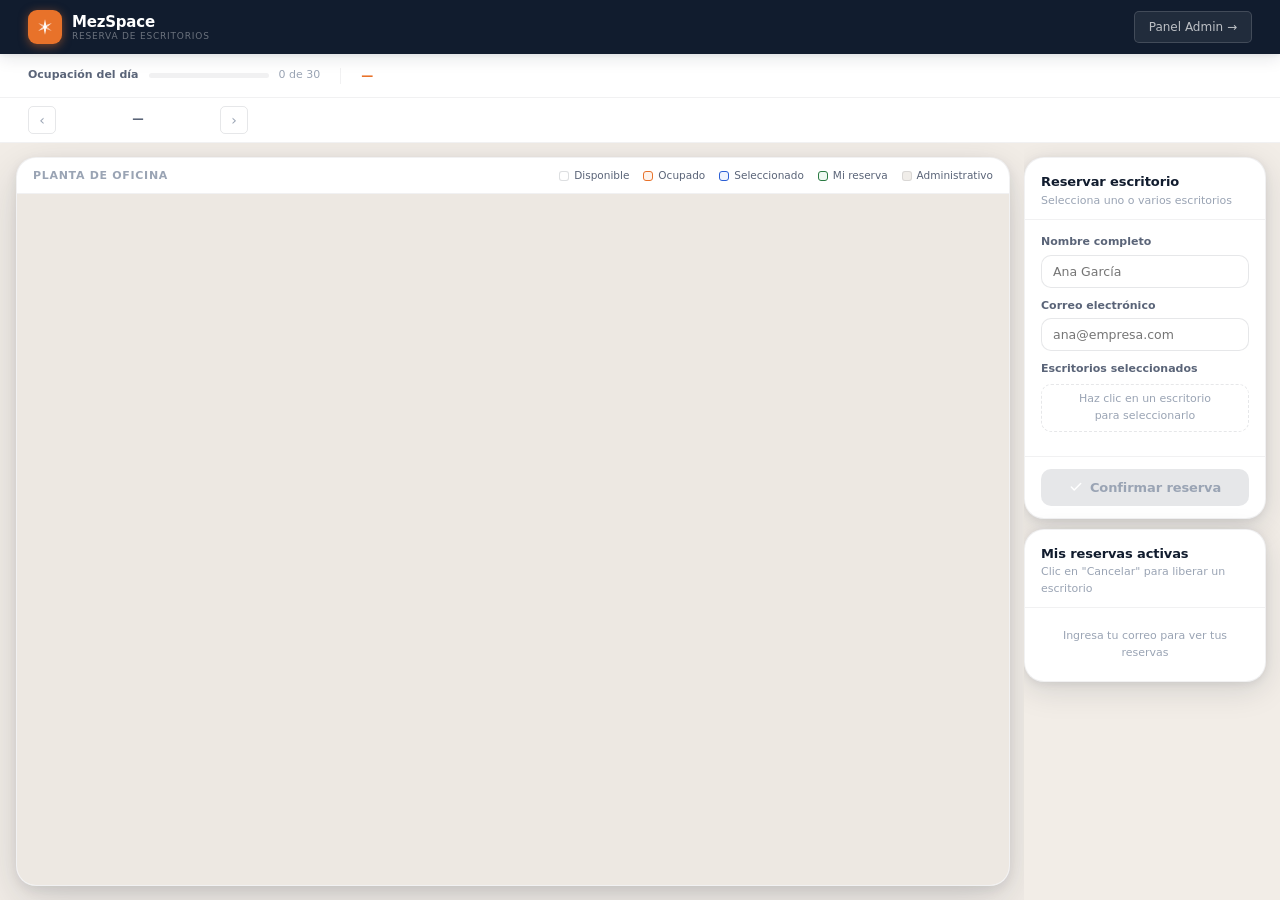
==== commit b1285687: "Rename index-9.html to index.html" ====
--- a/index.html
+++ b/index.html
@@ -4,24 +4,23 @@
   <meta charset="UTF-8">
   <meta name="viewport" content="width=device-width, initial-scale=1.0">
   <title>MezSpace — Reserva de Escritorios</title>
-  <meta name="description" content="Sistema de reserva de escritorios · Meztal">
   <link rel="stylesheet" href="style.css">
-  <link rel="icon" type="image/svg+xml" href="data:image/svg+xml,%3Csvg xmlns='http://www.w3.org/2000/svg' viewBox='0 0 32 32'%3E%3Crect width='32' height='32' rx='7' fill='%230C2340'/%3E%3Ccircle cx='16' cy='16' r='3' fill='%23E87020'/%3E%3Cpath d='M16 16L14.5 11L16 4L17.5 11Z' fill='%23E87020'/%3E%3Cpath d='M16 16L14.5 11L16 4L17.5 11Z' fill='%23E87020' transform='rotate(60 16 16)'/%3E%3Cpath d='M16 16L14.5 11L16 4L17.5 11Z' fill='%23E87020' transform='rotate(120 16 16)'/%3E%3Cpath d='M16 16L14.5 11L16 4L17.5 11Z' fill='%23E87020' transform='rotate(180 16 16)'/%3E%3Cpath d='M16 16L14.5 11L16 4L17.5 11Z' fill='%23E87020' transform='rotate(240 16 16)'/%3E%3Cpath d='M16 16L14.5 11L16 4L17.5 11Z' fill='%23E87020' transform='rotate(300 16 16)'/%3E%3C/svg%3E">
+  <link rel="icon" type="image/svg+xml" href="data:image/svg+xml,%3Csvg xmlns='http://www.w3.org/2000/svg' viewBox='0 0 32 32'%3E%3Crect width='32' height='32' rx='7' fill='%23111C2E'/%3E%3Ccircle cx='16' cy='16' r='3.2' fill='%23E8722A'/%3E%3Cpath d='M16 16L14.4 11L16 3.5L17.6 11Z' fill='%23E8722A'/%3E%3Cpath d='M16 16L14.4 11L16 3.5L17.6 11Z' fill='%23E8722A' transform='rotate(60 16 16)'/%3E%3Cpath d='M16 16L14.4 11L16 3.5L17.6 11Z' fill='%23E8722A' transform='rotate(120 16 16)'/%3E%3Cpath d='M16 16L14.4 11L16 3.5L17.6 11Z' fill='%23E8722A' transform='rotate(180 16 16)'/%3E%3Cpath d='M16 16L14.4 11L16 3.5L17.6 11Z' fill='%23E8722A' transform='rotate(240 16 16)'/%3E%3Cpath d='M16 16L14.4 11L16 3.5L17.6 11Z' fill='%23E8722A' transform='rotate(300 16 16)'/%3E%3C/svg%3E">
 </head>
 <body>
 
-<!-- ── Header ─────────────────────────────────────────────── -->
+<!-- Header -->
 <header class="header">
   <div class="logo">
     <div class="logo-mark">
       <svg viewBox="0 0 28 28" fill="none" xmlns="http://www.w3.org/2000/svg" aria-hidden="true">
         <path d="M14 14L12.5 10L14 3L15.5 10Z" fill="white" opacity=".95"/>
-        <path d="M14 14L12.5 10L14 3L15.5 10Z" fill="white" opacity=".8"  transform="rotate(60 14 14)"/>
-        <path d="M14 14L12.5 10L14 3L15.5 10Z" fill="white" opacity=".65" transform="rotate(120 14 14)"/>
+        <path d="M14 14L12.5 10L14 3L15.5 10Z" fill="white" opacity=".75" transform="rotate(60 14 14)"/>
+        <path d="M14 14L12.5 10L14 3L15.5 10Z" fill="white" opacity=".55" transform="rotate(120 14 14)"/>
         <path d="M14 14L12.5 10L14 3L15.5 10Z" fill="white" opacity=".95" transform="rotate(180 14 14)"/>
-        <path d="M14 14L12.5 10L14 3L15.5 10Z" fill="white" opacity=".8"  transform="rotate(240 14 14)"/>
-        <path d="M14 14L12.5 10L14 3L15.5 10Z" fill="white" opacity=".65" transform="rotate(300 14 14)"/>
-        <circle cx="14" cy="14" r="2.6" fill="white"/>
+        <path d="M14 14L12.5 10L14 3L15.5 10Z" fill="white" opacity=".75" transform="rotate(240 14 14)"/>
+        <path d="M14 14L12.5 10L14 3L15.5 10Z" fill="white" opacity=".55" transform="rotate(300 14 14)"/>
+        <circle cx="14" cy="14" r="2.8" fill="white"/>
       </svg>
     </div>
     <div class="logo-text">
@@ -29,93 +28,112 @@
       <span class="logo-sub">Reserva de escritorios</span>
     </div>
   </div>
-  <a href="admin.html" class="btn-ghost">Panel Admin →</a>
+  <div class="header-right">
+    <a href="admin.html" class="btn-header">Panel Admin →</a>
+  </div>
 </header>
 
-<!-- ── Occupancy bar ──────────────────────────────────────── -->
-<div class="occ-bar">
-  <span class="occ-label">Ocupación</span>
-  <div class="occ-track"><div class="occ-fill low" id="occFill" style="width:0%"></div></div>
-  <span class="occ-num" id="occNum">0 / 30 escritorios ocupados</span>
-  <div class="occ-sep"></div>
-  <span class="occ-date" id="occDate">—</span>
+<!-- Topbar: occupancy + date -->
+<div class="topbar">
+  <div class="occ-group">
+    <span class="occ-label">Ocupación del día</span>
+    <div class="occ-track"><div class="occ-fill low" id="occFill" style="width:0%"></div></div>
+    <span class="occ-num" id="occNum">0 de 30</span>
+  </div>
+  <div class="topbar-sep"></div>
+  <span class="topbar-date" id="occDate">—</span>
 </div>
 
-<!-- ── Week bar ───────────────────────────────────────────── -->
-<div class="week-bar">
-  <button class="wk-nav" id="prevWk" title="Semana anterior">&#8249;</button>
-  <span class="wk-label" id="wkLabel">—</span>
-  <button class="wk-nav" id="nextWk" title="Semana siguiente">&#8250;</button>
-  <div class="day-strip" id="dayStrip"></div>
+<!-- Week strip -->
+<div class="week-strip">
+  <button class="wk-nav" id="prevWk">&#8249;</button>
+  <span class="wk-range" id="wkRange">—</span>
+  <button class="wk-nav" id="nextWk">&#8250;</button>
+  <div class="day-chips" id="dayChips"></div>
 </div>
 
-<!-- ── Main ──────────────────────────────────────────────── -->
+<!-- Main -->
 <div class="main">
 
   <!-- Floor panel -->
   <div class="floor-panel">
-    <div class="legend">
-      <span class="legend-lbl">Simbología</span>
-      <div class="leg-item"><div class="leg-box av"></div>Disponible</div>
-      <div class="leg-item"><div class="leg-box oc"></div>Ocupado</div>
-      <div class="leg-item"><div class="leg-box sl"></div>Seleccionado</div>
-      <div class="leg-item"><div class="leg-box mn"></div>Mi reserva</div>
-      <div class="leg-item"><div class="leg-box ad"></div>Administrativo</div>
+    <div class="floor-card">
+      <div class="floor-card-head">
+        <span class="floor-card-title">Planta de Oficina</span>
+        <div class="legend">
+          <div class="leg-item"><div class="leg-dot av"></div>Disponible</div>
+          <div class="leg-item"><div class="leg-dot oc"></div>Ocupado</div>
+          <div class="leg-item"><div class="leg-dot sl"></div>Seleccionado</div>
+          <div class="leg-item"><div class="leg-dot mn"></div>Mi reserva</div>
+          <div class="leg-item"><div class="leg-dot ad"></div>Administrativo</div>
+        </div>
+      </div>
+      <div class="floor-body">
+        <div id="floorPlan" style="display:contents"></div>
+      </div>
     </div>
-    <div class="floor-plan" id="floorPlan"></div>
   </div>
 
   <!-- Side panel -->
   <div class="side-panel">
-    <div class="panel-head">
-      <div class="panel-title">Reservar escritorio</div>
-      <div class="panel-sub">Selecciona un escritorio en el plano</div>
-    </div>
-    <div class="panel-body">
-      <div class="p-section">
-        <div class="p-sec-title">Tus datos</div>
-        <div class="form-group">
+
+    <!-- Booking form card -->
+    <div class="p-card">
+      <div class="p-card-head">
+        <div class="p-card-title">Reservar escritorio</div>
+        <div class="p-card-sub">Selecciona uno o varios escritorios</div>
+      </div>
+      <div class="p-card-body">
+        <div class="f-group">
           <label class="f-label" for="userName">Nombre completo</label>
           <input type="text" id="userName" class="f-input" placeholder="Ana García" maxlength="60" autocomplete="name">
         </div>
-        <div class="form-group">
+        <div class="f-group">
           <label class="f-label" for="userEmail">Correo electrónico</label>
           <input type="email" id="userEmail" class="f-input" placeholder="ana@empresa.com" autocomplete="email">
         </div>
+        <div style="margin-bottom:10px">
+          <div class="f-label" style="margin-bottom:6px">Escritorios seleccionados</div>
+          <div class="sel-list" id="selList">
+            <div class="sel-empty">Haz clic en un escritorio<br>para seleccionarlo</div>
+          </div>
+        </div>
       </div>
-      <div class="p-section">
-        <div class="p-sec-title">Escritorios seleccionados</div>
-        <div class="sel-list" id="selList">
-          <div class="sel-empty">Haz clic en un escritorio<br>para seleccionarlo</div>
+      <div class="p-card-foot">
+        <button class="btn-confirm" id="confirmBtn" disabled>
+          <svg width="14" height="14" viewBox="0 0 24 24" fill="none" aria-hidden="true">
+            <path d="M20 6L9 17L4 12" stroke="white" stroke-width="2.5" stroke-linecap="round" stroke-linejoin="round"/>
+          </svg>
+          Confirmar reserva
+        </button>
+      </div>
+    </div>
+
+    <!-- My bookings card -->
+    <div class="p-card">
+      <div class="p-card-head">
+        <div class="p-card-title">Mis reservas activas</div>
+        <div class="p-card-sub">Clic en "Cancelar" para liberar un escritorio</div>
+      </div>
+      <div class="p-card-body">
+        <div class="bk-list" id="myBkList">
+          <div class="bk-empty">Ingresa tu correo para ver tus reservas</div>
         </div>
       </div>
     </div>
-    <div class="panel-foot">
-      <button class="btn-confirm" id="confirmBtn" disabled>
-        <svg width="14" height="14" viewBox="0 0 24 24" fill="none" aria-hidden="true">
-          <path d="M20 6L9 17L4 12" stroke="white" stroke-width="2.5" stroke-linecap="round" stroke-linejoin="round"/>
-        </svg>
-        Confirmar reserva
-      </button>
-    </div>
-    <div class="my-bk-zone">
-      <div class="my-bk-title">Mis reservas activas</div>
-      <div class="my-bk-list" id="myBkList">
-        <div class="bk-empty">Ingresa tu correo para ver tus reservas</div>
-      </div>
-    </div>
+
   </div>
+</div>
 
-</div><!-- /main -->
-
-<!-- ── Cancel modal ───────────────────────────────────────── -->
+<!-- Cancel modal -->
 <div class="modal-overlay hidden" id="cancelModal">
   <div class="modal-card">
+    <div class="modal-icon">🗑️</div>
     <div class="modal-title">Cancelar reserva</div>
-    <div class="modal-body" id="cancelModalBody"></div>
+    <div class="modal-body" id="modalBody"></div>
     <div class="modal-actions">
-      <button class="btn-cancel-no" id="cancelNo">Mantener</button>
-      <button class="btn-cancel-yes" id="cancelYes">Sí, cancelar</button>
+      <button class="btn-modal-keep" id="cancelNo">Mantener</button>
+      <button class="btn-modal-del"  id="cancelYes">Sí, cancelar</button>
     </div>
   </div>
 </div>
--- a/style.css
+++ b/style.css
@@ -1,506 +1,771 @@
 /* ============================================================
-   MezSpace v5 — style.css
+   MezSpace v6 — style.css
+   Diseño arquitectónico · Tarjetas elevadas · Cine
    ============================================================ */
+
 :root {
-  --navy:        #0C2340;
-  --navy-mid:    #163559;
-  --blue:        #1565C0;
-  --blue-light:  #E3F2FD;
-  --orange:      #E87020;
-  --orange-dark: #BF5010;
-  --white:       #FFFFFF;
-  --bg:          #EEF2F8;
-  --gray-50:     #F8FAFC;
-  --gray-100:    #EEF2F7;
-  --gray-200:    #DDE3EE;
-  --gray-300:    #BCC8DA;
-  --gray-400:    #8898B0;
-  --gray-600:    #4A5E78;
-  --gray-800:    #1C2B3D;
-  --font:-apple-system,'Segoe UI',system-ui,Arial,sans-serif;
-  --r:8px;--r-lg:12px;--r-xl:18px;
-  --sh-sm:0 1px 4px rgba(12,35,64,.07);
-  --sh:0 2px 10px rgba(12,35,64,.12);
-  --sh-lg:0 4px 20px rgba(12,35,64,.17);
-}
-*,*::before,*::after{box-sizing:border-box;margin:0;padding:0}
-html{font-size:16px}
-body{
-  font-family:var(--font);background:var(--bg);color:var(--gray-800);
-  line-height:1.5;height:100dvh;display:flex;flex-direction:column;overflow:hidden;
-}
-a{color:var(--blue);text-decoration:none}
-button,input{font-family:var(--font)}
+  /* Brand */
+  --orange:      #E8722A;
+  --orange-dim:  #F5986A;
+  --orange-bg:   #FEF3EC;
+  --orange-dark: #C45C18;
+  --navy:        #111C2E;
+  --navy-mid:    #1D2E47;
+
+  /* Surfaces */
+  --page-bg:     #F2EDE7;       /* warm parchment */
+  --floor-bg:    #EDE8E2;       /* slightly darker for the "floor" */
+  --card:        #FFFFFF;
+  --card-2:      #FAFAF8;
+
+  /* Text */
+  --text-primary:   #111C2E;
+  --text-secondary: #5A6478;
+  --text-tertiary:  #9AA4B4;
+
+  /* Borders */
+  --border:      rgba(17,28,46,.1);
+  --border-soft: rgba(17,28,46,.06);
+
+  /* Shadows — pronounced, warm */
+  --sh-xs:  0 1px 3px rgba(17,28,46,.08);
+  --sh-sm:  0 2px 8px rgba(17,28,46,.09), 0 1px 2px rgba(17,28,46,.06);
+  --sh-md:  0 4px 16px rgba(17,28,46,.11), 0 1px 4px rgba(17,28,46,.07);
+  --sh-lg:  0 8px 32px rgba(17,28,46,.13), 0 2px 8px rgba(17,28,46,.08);
+  --sh-xl:  0 16px 48px rgba(17,28,46,.15), 0 4px 12px rgba(17,28,46,.09);
+
+  /* Desk state colors */
+  --desk-empty-bg:    #FFFFFF;
+  --desk-empty-br:    rgba(17,28,46,.14);
+  --desk-occ-bg:      #FEF3EC;
+  --desk-occ-br:      #E8722A;
+  --desk-sel-bg:      #EFF4FF;
+  --desk-sel-br:      #2C5FD4;
+  --desk-mine-bg:     #EEF8F1;
+  --desk-mine-br:     #2A7A42;
+  --desk-locked-bg:   #F5F3F0;
+  --desk-locked-br:   rgba(17,28,46,.08);
+  --desk-adm-bg:      #F0EDE9;
+  --desk-adm-br:      rgba(17,28,46,.1);
+
+  /* Radius */
+  --r-sm:  5px;
+  --r:     10px;
+  --r-lg:  14px;
+  --r-xl:  20px;
+
+  --font: 'Inter', -apple-system, 'Segoe UI', system-ui, sans-serif;
+}
+
+/* ── Reset & base ──────────────────────────────────────────── */
+*, *::before, *::after { box-sizing: border-box; margin: 0; padding: 0; }
+html { font-size: 15px; }
+body {
+  font-family: var(--font);
+  background: var(--page-bg);
+  color: var(--text-primary);
+  line-height: 1.5;
+  height: 100dvh;
+  display: flex;
+  flex-direction: column;
+  overflow: hidden;
+}
+a { color: var(--orange); text-decoration: none; }
+button, input { font-family: var(--font); }
 
 /* ── HEADER ──────────────────────────────────────────────── */
-.header{
-  background:var(--navy);height:52px;
-  padding:0 clamp(12px,2.5vw,24px);
-  display:flex;align-items:center;justify-content:space-between;
-  box-shadow:0 2px 8px rgba(0,0,0,.22);flex-shrink:0;z-index:200;
-}
-.logo{display:flex;align-items:center;gap:9px}
-.logo-mark{
-  width:34px;height:34px;background:var(--orange);border-radius:8px;
-  display:flex;align-items:center;justify-content:center;
-  box-shadow:0 2px 8px rgba(232,112,32,.4);flex-shrink:0;
-}
-.logo-mark svg{width:21px;height:21px}
-.logo-name{font-size:16px;font-weight:800;color:#fff}
-.logo-sub{font-size:9px;color:rgba(255,255,255,.45);text-transform:uppercase;letter-spacing:.7px}
-.logo-text{display:flex;flex-direction:column;line-height:1.15}
-.btn-ghost{
-  background:rgba(255,255,255,.1);border:1px solid rgba(255,255,255,.2);
-  color:rgba(255,255,255,.75);padding:5px 12px;border-radius:var(--r);
-  font-size:11.5px;cursor:pointer;transition:all .15s;white-space:nowrap;
-}
-.btn-ghost:hover{background:rgba(255,255,255,.18);color:#fff}
-
-/* ── OCCUPANCY BAR ───────────────────────────────────────── */
-.occ-bar{
-  background:var(--white);border-bottom:1px solid var(--gray-200);
-  padding:5px clamp(12px,2.5vw,24px);
-  display:flex;align-items:center;gap:14px;flex-shrink:0;
-}
-.occ-label{font-size:11px;font-weight:700;color:var(--gray-600);white-space:nowrap}
-.occ-track{
-  flex:1;max-width:260px;height:6px;background:var(--gray-200);
-  border-radius:99px;overflow:hidden;
-}
-.occ-fill{
-  height:100%;background:var(--orange);border-radius:99px;
-  transition:width .4s ease;
-}
-.occ-fill.low{background:#2E7D32}
-.occ-fill.mid{background:var(--orange)}
-.occ-fill.high{background:#C62828}
-.occ-num{font-size:11px;color:var(--gray-400);white-space:nowrap}
-.occ-sep{width:1px;height:16px;background:var(--gray-200)}
-.occ-date{font-size:11px;font-weight:700;color:var(--blue);text-transform:capitalize}
-
-/* ── WEEK BAR ────────────────────────────────────────────── */
-.week-bar{
-  background:var(--white);border-bottom:1px solid var(--gray-200);
-  padding:6px clamp(12px,2.5vw,24px);
-  display:flex;align-items:center;gap:7px;flex-shrink:0;overflow-x:auto;scrollbar-width:none;
-}
-.week-bar::-webkit-scrollbar{display:none}
-.wk-nav{
-  background:none;border:1px solid var(--gray-200);border-radius:6px;
-  width:28px;height:28px;display:flex;align-items:center;justify-content:center;
-  color:var(--gray-400);font-size:14px;cursor:pointer;flex-shrink:0;transition:all .12s;
-}
-.wk-nav:hover:not(:disabled){background:var(--gray-100);border-color:var(--gray-300);color:var(--gray-600)}
-.wk-nav:disabled{opacity:.28;cursor:default}
-.wk-label{font-size:11.5px;font-weight:700;color:var(--navy);min-width:140px;text-align:center;flex-shrink:0}
-.day-strip{display:flex;gap:4px;flex-shrink:0}
-.day-chip{
-  display:flex;flex-direction:column;align-items:center;
-  padding:4px 9px;min-width:42px;border-radius:var(--r);
-  border:1.5px solid var(--gray-200);background:var(--white);
-  cursor:pointer;transition:all .12s;gap:1px;
-}
-.day-chip:hover:not(.locked){background:var(--gray-100);border-color:var(--gray-300)}
-.day-chip.active{background:var(--blue);border-color:var(--blue)}
-.day-chip.active .dn,.day-chip.active .dd{color:var(--white)}
-.day-chip.today:not(.active){border-color:var(--orange)}
-.day-chip.today:not(.active) .dd{color:var(--orange);font-weight:800}
-.day-chip.locked{opacity:.35;cursor:not-allowed}
-.day-chip.past:not(.active){opacity:.4}
-.dn{font-size:8px;font-weight:700;text-transform:uppercase;letter-spacing:.5px;color:var(--gray-400)}
-.dd{font-size:17px;font-weight:800;color:var(--navy);line-height:1}
-.dot{width:5px;height:5px;border-radius:50%;background:transparent}
-.day-chip.has-bk .dot{background:var(--orange)}
+.header {
+  background: var(--navy);
+  height: 54px;
+  padding: 0 clamp(16px, 2.5vw, 28px);
+  display: flex;
+  align-items: center;
+  justify-content: space-between;
+  flex-shrink: 0;
+  z-index: 200;
+  box-shadow: 0 1px 0 rgba(255,255,255,.05), var(--sh-md);
+}
+.logo { display: flex; align-items: center; gap: 10px; }
+.logo-mark {
+  width: 34px; height: 34px;
+  background: var(--orange);
+  border-radius: 9px;
+  display: flex; align-items: center; justify-content: center;
+  box-shadow: 0 2px 10px rgba(232,114,42,.5);
+  flex-shrink: 0;
+}
+.logo-mark svg { width: 20px; height: 20px; }
+.logo-text { display: flex; flex-direction: column; line-height: 1.2; }
+.logo-name { font-size: 15px; font-weight: 700; color: #fff; letter-spacing: -.2px; }
+.logo-sub  { font-size: 9px; color: rgba(255,255,255,.38); text-transform: uppercase; letter-spacing: .8px; }
+.header-right { display: flex; align-items: center; gap: 10px; }
+.btn-header {
+  padding: 6px 14px;
+  border-radius: var(--r-sm);
+  font-size: 12px; font-weight: 500;
+  cursor: pointer; transition: all .15s;
+  border: 1.5px solid rgba(255,255,255,.15);
+  background: rgba(255,255,255,.07);
+  color: rgba(255,255,255,.7);
+}
+.btn-header:hover { background: rgba(255,255,255,.14); color: #fff; border-color: rgba(255,255,255,.25); }
+
+/* ── TOPBAR (occupancy + date) ───────────────────────────── */
+.topbar {
+  background: var(--card);
+  border-bottom: 1px solid var(--border-soft);
+  padding: 0 clamp(16px,2.5vw,28px);
+  height: 44px;
+  display: flex;
+  align-items: center;
+  gap: 20px;
+  flex-shrink: 0;
+  box-shadow: var(--sh-xs);
+}
+.occ-group { display: flex; align-items: center; gap: 10px; }
+.occ-label { font-size: 11px; font-weight: 600; color: var(--text-secondary); white-space: nowrap; }
+.occ-track {
+  width: 120px; height: 5px;
+  background: var(--border-soft);
+  border-radius: 99px; overflow: hidden;
+}
+.occ-fill {
+  height: 100%; border-radius: 99px;
+  background: var(--orange);
+  transition: width .5s cubic-bezier(.4,0,.2,1);
+}
+.occ-fill.low  { background: #2A7A42; }
+.occ-fill.mid  { background: var(--orange); }
+.occ-fill.high { background: #C62828; }
+.occ-num  { font-size: 11px; color: var(--text-tertiary); white-space: nowrap; }
+.topbar-sep  { width: 1px; height: 16px; background: var(--border-soft); flex-shrink: 0; }
+.topbar-date {
+  font-size: 12px; font-weight: 600;
+  color: var(--orange); text-transform: capitalize;
+}
+
+/* ── WEEK STRIP ──────────────────────────────────────────── */
+.week-strip {
+  background: var(--card);
+  border-bottom: 1px solid var(--border-soft);
+  padding: 8px clamp(16px,2.5vw,28px);
+  display: flex; align-items: center; gap: 8px;
+  flex-shrink: 0;
+  overflow-x: auto; scrollbar-width: none;
+}
+.week-strip::-webkit-scrollbar { display: none; }
+.wk-nav {
+  width: 28px; height: 28px;
+  border: 1.5px solid var(--border);
+  border-radius: var(--r-sm);
+  background: none;
+  display: flex; align-items: center; justify-content: center;
+  color: var(--text-tertiary); font-size: 14px;
+  cursor: pointer; flex-shrink: 0;
+  transition: all .12s;
+}
+.wk-nav:hover:not(:disabled) { background: var(--card-2); border-color: var(--border); color: var(--text-secondary); }
+.wk-nav:disabled { opacity: .25; cursor: default; }
+.wk-range {
+  font-size: 11.5px; font-weight: 600;
+  color: var(--text-secondary);
+  min-width: 148px; text-align: center; flex-shrink: 0;
+}
+.day-chips { display: flex; gap: 4px; flex-shrink: 0; }
+.day-chip {
+  display: flex; flex-direction: column; align-items: center;
+  padding: 5px 10px; min-width: 44px;
+  border-radius: var(--r); cursor: pointer;
+  border: 1.5px solid transparent;
+  background: var(--card-2);
+  transition: all .12s; gap: 1px;
+}
+.day-chip:hover:not(.locked) { background: var(--border-soft); }
+.day-chip.active    { background: var(--navy); }
+.day-chip.active .dn, .day-chip.active .dd { color: #fff; }
+.day-chip.today:not(.active) { border-color: var(--orange); }
+.day-chip.today:not(.active) .dd { color: var(--orange); }
+.day-chip.locked    { opacity: .28; cursor: not-allowed; }
+.day-chip.past:not(.active) { opacity: .38; }
+.dn { font-size: 8px; font-weight: 700; text-transform: uppercase; letter-spacing: .5px; color: var(--text-tertiary); }
+.dd { font-size: 17px; font-weight: 800; color: var(--text-primary); line-height: 1; }
+.day-pip { width: 4px; height: 4px; border-radius: 50%; background: transparent; }
+.day-chip.has-bk .day-pip { background: var(--orange); }
 
 /* ── MAIN LAYOUT ─────────────────────────────────────────── */
-.main{flex:1;display:flex;overflow:hidden;min-height:0}
+.main {
+  flex: 1; display: flex;
+  gap: 0;
+  overflow: hidden; min-height: 0;
+}
 
 /* ── FLOOR PANEL ─────────────────────────────────────────── */
-.floor-panel{
-  flex:1;display:flex;flex-direction:column;
-  padding:8px 10px 8px 12px;min-width:0;min-height:0;overflow:hidden;
-}
-
-/* ── LEGEND ──────────────────────────────────────────────── */
-.legend{
-  display:flex;align-items:center;gap:clamp(7px,1.2vw,16px);flex-wrap:wrap;
-  background:var(--white);border:1px solid var(--gray-200);
-  border-radius:var(--r);padding:5px 12px;margin-bottom:6px;
-  box-shadow:var(--sh-sm);flex-shrink:0;
-}
-.legend-lbl{font-size:9px;font-weight:800;text-transform:uppercase;letter-spacing:.7px;color:var(--gray-400);flex-shrink:0}
-.leg-item{display:flex;align-items:center;gap:5px;font-size:11px;color:var(--gray-600)}
-.leg-box{width:18px;height:12px;border-radius:3px;border:1.5px solid;flex-shrink:0}
-.leg-box.av{background:var(--white);border-color:var(--gray-300)}
-.leg-box.oc{background:#FFF3E0;border-color:var(--orange)}
-.leg-box.sl{background:var(--blue-light);border-color:var(--blue)}
-.leg-box.mn{background:#E8F5E9;border-color:#2E7D32}
-.leg-box.ad{background:var(--gray-100);border-color:var(--gray-200);opacity:.6}
-
-/* ── FLOOR PLAN ──────────────────────────────────────────── */
-.floor-plan{flex:1;min-height:0;display:flex;gap:clamp(8px,1.2vw,16px)}
-
-/* ── LEFT employee area ──────────────────────────────────── */
-.floor-left{flex:1;display:flex;flex-direction:column;gap:clamp(4px,0.55vh,8px);min-width:0;min-height:0}
-
-/* Mock rooms */
-.floor-top{display:flex;gap:clamp(5px,0.7vw,10px);flex-shrink:0;height:clamp(38px,5vh,54px)}
-.mock-room{
-  flex:1;background:var(--white);border:1.5px solid var(--gray-200);
-  border-radius:var(--r-lg);display:flex;align-items:center;justify-content:center;opacity:.42;
-}
-.mock-room-lbl{font-size:clamp(8px,0.85vw,10px);font-weight:800;text-transform:uppercase;letter-spacing:.6px;color:var(--gray-400);text-align:center}
-
-/* Row wrapper with label */
-.sec-row{
-  flex:1;
-  display:flex;
-  align-items:stretch;
-  gap:6px;
-  min-height:0;
-}
-.row-label{
-  flex-shrink:0;
-  width:clamp(32px,3.5vw,44px);
-  display:flex;
-  align-items:center;
-  justify-content:center;
-  writing-mode:vertical-rl;
-  transform:rotate(180deg);
-  font-size:clamp(7.5px,0.8vw,10px);
-  font-weight:800;
-  color:var(--blue);
-  text-transform:uppercase;
-  letter-spacing:.6px;
-  white-space:nowrap;
-  background:var(--white);
-  border:1px solid var(--gray-200);
-  border-radius:var(--r);
-  box-shadow:var(--sh-sm);
-}
-
-/* Section content: optional standalone + block */
-.sec-wrap{
-  flex:1;
-  display:flex;
-  align-items:stretch;
-  gap:clamp(4px,0.5vw,8px);
-  min-height:0;
-  min-width:0;
+.floor-panel {
+  flex: 1; min-width: 0; min-height: 0;
+  display: flex; flex-direction: column;
+  padding: 14px 14px 14px 16px;
+  overflow: hidden;
+}
+
+/* The big elevated floor card */
+.floor-card {
+  flex: 1; min-height: 0;
+  background: var(--card);
+  border-radius: var(--r-xl);
+  box-shadow: var(--sh-xl);
+  border: 1px solid var(--border-soft);
+  display: flex;
+  flex-direction: column;
+  overflow: hidden;
+}
+.floor-card-head {
+  padding: 10px 16px 8px;
+  border-bottom: 1px solid var(--border-soft);
+  display: flex; align-items: center; justify-content: space-between;
+  flex-shrink: 0;
+}
+.floor-card-title {
+  font-size: 11px; font-weight: 700;
+  text-transform: uppercase; letter-spacing: .7px;
+  color: var(--text-tertiary);
+}
+/* Legend inline in card header */
+.legend {
+  display: flex; align-items: center; gap: 14px; flex-wrap: wrap;
+}
+.leg-item { display: flex; align-items: center; gap: 5px; font-size: 10.5px; color: var(--text-secondary); }
+.leg-dot  { width: 10px; height: 10px; border-radius: 3px; flex-shrink: 0; border: 1.5px solid; }
+.leg-dot.av { background: var(--desk-empty-bg); border-color: var(--desk-empty-br); }
+.leg-dot.oc { background: var(--desk-occ-bg);   border-color: var(--desk-occ-br); }
+.leg-dot.sl { background: var(--desk-sel-bg);   border-color: var(--desk-sel-br); }
+.leg-dot.mn { background: var(--desk-mine-bg);  border-color: var(--desk-mine-br); }
+.leg-dot.ad { background: var(--desk-adm-bg);   border-color: var(--desk-adm-br); }
+
+/* Floor body = the "room" */
+.floor-body {
+  flex: 1; min-height: 0;
+  display: flex;
+  gap: 12px;
+  padding: 12px 14px;
+  background: var(--floor-bg);
+}
+
+/* ── LEFT: employee sections ─────────────────────────────── */
+.floor-left {
+  flex: 1; min-width: 0; min-height: 0;
+  display: flex; flex-direction: column;
+  gap: 8px;
+}
+
+/* Top rooms */
+.rooms-row {
+  flex-shrink: 0;
+  height: clamp(40px,5vh,56px);
+  display: flex; gap: 8px;
+}
+.room-box {
+  flex: 1;
+  background: var(--card);
+  border: 1.5px solid var(--border);
+  border-radius: var(--r-lg);
+  display: flex; flex-direction: column;
+  align-items: center; justify-content: center;
+  gap: 3px;
+  box-shadow: var(--sh-sm);
+  opacity: .5;
+}
+.room-box-icon { font-size: clamp(10px,1.4vw,14px); }
+.room-box-lbl  {
+  font-size: clamp(7.5px,0.8vw,9.5px); font-weight: 700;
+  text-transform: uppercase; letter-spacing: .6px;
+  color: var(--text-tertiary); text-align: center;
+}
+
+/* Each section row */
+.sec-row {
+  flex: 1; min-height: 0;
+  display: flex; align-items: stretch; gap: 6px;
+}
+
+/* Row label tag */
+.row-tag {
+  flex-shrink: 0;
+  width: clamp(28px,3vw,40px);
+  background: var(--navy);
+  border-radius: var(--r-sm);
+  display: flex; align-items: center; justify-content: center;
+  writing-mode: vertical-rl;
+  transform: rotate(180deg);
+  font-size: clamp(7px,0.75vw,9px);
+  font-weight: 800;
+  color: rgba(255,255,255,.8);
+  text-transform: uppercase;
+  letter-spacing: .6px;
+  white-space: nowrap;
+  box-shadow: var(--sh-sm);
+}
+
+.sec-content {
+  flex: 1; min-width: 0; min-height: 0;
+  display: flex; align-items: stretch; gap: 6px;
 }
 
 /* Standalone WM desk */
-.desk-standalone{
-  flex-shrink:0;
-  width:clamp(60px,7vw,88px);
-  display:flex;
-  align-items:stretch;
-}
-.desk-standalone .desk{
-  flex:1;width:100%;min-width:0;max-width:none;
-}
+.desk-standalone {
+  flex-shrink: 0;
+  width: clamp(54px,6vw,76px);
+  display: flex; align-items: stretch;
+}
+.desk-standalone .desk { flex: 1; width: 100%; max-width: none; }
 
 /* Double-row block */
-.sec-block{
-  flex:1;min-height:0;display:flex;flex-direction:column;
-  background:var(--white);border:1.5px solid var(--gray-200);
-  border-radius:var(--r-lg);
-  padding:clamp(4px,0.5vh,7px) clamp(5px,0.6vw,10px);
-  box-shadow:var(--sh-sm);
-}
-.desk-row{flex:1;display:flex;gap:clamp(3px,0.35vw,6px);min-height:0}
-.row-sep{
-  flex-shrink:0;height:clamp(3px,0.35vh,5px);
-  background:var(--gray-200);border-radius:2px;
-  margin:clamp(2px,0.3vh,4px) 0;
+.sec-block {
+  flex: 1; min-height: 0;
+  display: flex; flex-direction: column;
+  background: var(--card);
+  border: 1px solid var(--border-soft);
+  border-radius: var(--r-lg);
+  padding: clamp(4px,.5vh,8px) clamp(5px,.6vw,10px);
+  box-shadow: var(--sh-md);
+  gap: 0;
+}
+.desk-row {
+  flex: 1; display: flex;
+  gap: clamp(3px,.4vw,6px); min-height: 0;
+}
+.row-divider {
+  flex-shrink: 0;
+  height: clamp(3px,.35vh,5px);
+  background: var(--floor-bg);
+  border-radius: 2px;
+  margin: clamp(2px,.3vh,4px) 0;
 }
 
 /* NE row */
-.ne-row{
-  flex-shrink:0;
-  display:flex;
-  gap:6px;
-  align-items:stretch;
-  height:clamp(52px,7vh,72px);
-}
-.ne-row .row-label{writing-mode:horizontal-tb;transform:none;width:clamp(32px,3.5vw,44px)}
-.ne-row .desk{
-  max-width:clamp(80px,10vw,110px);
-  flex:none;
-  width:clamp(80px,10vw,110px);
-}
-
-/* ── DESK ─────────────────────────────────────────────────── */
-.desk{
-  flex:1;min-width:0;min-height:0;
-  border:1.5px solid var(--gray-300);
-  border-radius:var(--r);
-  background:var(--white);
-  cursor:pointer;
-  display:flex;flex-direction:column;
-  align-items:center;justify-content:center;
-  gap:0;
-  transition:all .13s ease;
-  position:relative;
-  user-select:none;
-  overflow:hidden;
-  padding:2px;
-}
-.desk:hover:not(.occupied):not(.desk-ne):not(.locked-date){
-  background:var(--gray-100);border-color:var(--gray-400);
-  transform:translateY(-1px);box-shadow:var(--sh);
-}
-
-/* Icon fills most of the card */
-.desk-icon{
-  flex:1;
-  min-height:0;
-  width:100%;
-  display:flex;align-items:center;justify-content:center;
-  padding:6% 8%;
-}
-.desk-icon svg{
-  width:100%;height:100%;
-  max-width:64px;max-height:44px;
-  display:block;
-}
-.desk-id{
-  font-size:clamp(6.5px,0.7vw,9px);
-  font-weight:700;color:var(--gray-400);letter-spacing:.2px;
-  line-height:1;padding-bottom:4px;flex-shrink:0;
-}
-
-/* ── Occupied: show initials avatar ─── */
-.desk-avatar{
-  position:absolute;
-  top:3px;right:4px;
-  width:clamp(16px,1.8vw,22px);
-  height:clamp(16px,1.8vw,22px);
-  border-radius:50%;
-  background:var(--orange);
-  color:#fff;
-  font-size:clamp(7px,0.75vw,9px);
-  font-weight:800;
-  display:flex;align-items:center;justify-content:center;
-  line-height:1;
-  letter-spacing:0;
-  pointer-events:none;
-}
-
-/* States */
-.desk.occupied      {background:#FFF3E0;border-color:var(--orange)}
-.desk.selected      {background:var(--blue-light);border-color:var(--blue);border-width:2px}
-.desk.selected:hover{transform:none}
-.desk.mine          {background:#E8F5E9;border-color:#2E7D32}
-.desk.mine .desk-avatar{background:#2E7D32}
-.desk.locked-date   {opacity:.42;cursor:not-allowed}
-.desk.locked-date:hover{transform:none;box-shadow:none;background:var(--white)}
-.desk-ne{
-  background:var(--gray-100)!important;border-color:var(--gray-200)!important;
-  cursor:default!important;opacity:.45;
-}
-.desk-ne:hover{transform:none!important;box-shadow:none!important;background:var(--gray-100)!important}
+.ne-row {
+  flex-shrink: 0;
+  height: clamp(48px,6.5vh,68px);
+  display: flex; align-items: stretch; gap: 6px;
+}
+.ne-row .row-tag {
+  writing-mode: horizontal-tb;
+  transform: none;
+  width: clamp(28px,3vw,40px);
+}
+.ne-row .desk {
+  flex: none;
+  width: clamp(72px,9vw,100px);
+  max-width: 100px;
+}
+
+/* ── DESK — architectural top-down view ──────────────────── */
+.desk {
+  flex: 1; min-width: 0; min-height: 0;
+  background: var(--desk-empty-bg);
+  border: 1.5px solid var(--desk-empty-br);
+  border-radius: var(--r);
+  cursor: pointer;
+  display: flex; flex-direction: column;
+  align-items: center; justify-content: center;
+  gap: 0;
+  position: relative;
+  user-select: none;
+  transition: transform .13s ease, box-shadow .13s ease, background .1s, border-color .1s;
+  overflow: hidden;
+  box-shadow: var(--sh-xs);
+}
+.desk:hover:not(.occupied):not(.desk-ne):not(.locked-date) {
+  transform: translateY(-2px);
+  box-shadow: var(--sh-lg);
+  border-color: var(--text-secondary);
+}
+
+/* Desk icon — top-down SVG fills card */
+.desk-icon {
+  flex: 1; min-height: 0; width: 100%;
+  display: flex; align-items: center; justify-content: center;
+  padding: 8% 10%;
+}
+.desk-icon svg {
+  width: 100%; height: 100%;
+  max-width: 56px; max-height: 40px;
+  display: block;
+}
+.desk-id {
+  font-size: clamp(6px,.65vw,8.5px);
+  font-weight: 700;
+  color: var(--text-tertiary);
+  letter-spacing: .3px;
+  padding-bottom: clamp(3px,.4vh,6px);
+  flex-shrink: 0;
+  line-height: 1;
+}
+
+/* Initials badge */
+.desk-badge {
+  position: absolute; top: 3px; right: 4px;
+  width: clamp(14px,1.6vw,20px); height: clamp(14px,1.6vw,20px);
+  border-radius: 50%;
+  background: var(--orange); color: #fff;
+  font-size: clamp(6.5px,.7vw,8.5px); font-weight: 800;
+  display: flex; align-items: center; justify-content: center;
+  pointer-events: none;
+  box-shadow: 0 1px 4px rgba(0,0,0,.2);
+}
+
+/* Desk states */
+.desk.occupied     { background: var(--desk-occ-bg); border-color: var(--desk-occ-br); }
+.desk.selected     { background: var(--desk-sel-bg); border-color: var(--desk-sel-br); border-width: 2px; box-shadow: 0 0 0 3px rgba(44,95,212,.12), var(--sh-sm); }
+.desk.selected:hover{ transform: none; }
+.desk.mine         { background: var(--desk-mine-bg); border-color: var(--desk-mine-br); }
+.desk.mine .desk-badge { background: #2A7A42; }
+.desk.locked-date  { opacity: .35; cursor: not-allowed; box-shadow: none; }
+.desk.locked-date:hover { transform: none; box-shadow: none; }
+.desk-ne {
+  background: var(--desk-adm-bg) !important;
+  border-color: var(--desk-adm-br) !important;
+  cursor: default !important; opacity: .4;
+  box-shadow: none !important;
+}
+.desk-ne:hover { transform: none !important; }
 
 /* Tooltip */
-.desk-tip{
-  position:absolute;bottom:calc(100% + 7px);left:50%;transform:translateX(-50%);
-  background:var(--navy);color:var(--white);font-size:10.5px;line-height:1.35;
-  padding:5px 9px;border-radius:6px;white-space:nowrap;
-  pointer-events:none;opacity:0;transition:opacity .15s;z-index:100;
-}
-.desk-tip::after{
-  content:'';position:absolute;top:100%;left:50%;transform:translateX(-50%);
-  border:4px solid transparent;border-top-color:var(--navy);
-}
-.desk:hover .desk-tip{opacity:1}
-
-/* ── RIGHT admin area ─────────────────────────────────────── */
-.floor-right{
-  width:clamp(148px,14vw,185px);flex-shrink:0;
-  background:var(--gray-100);border:1.5px dashed var(--gray-300);
-  border-radius:var(--r-lg);padding:9px 10px;
-  display:flex;flex-direction:column;gap:0;min-height:0;
-}
-.adm-zone-lbl{
-  font-size:7.5px;font-weight:800;text-transform:uppercase;letter-spacing:.7px;
-  color:var(--gray-400);text-align:center;padding-bottom:6px;
-  border-bottom:1px solid var(--gray-200);flex-shrink:0;margin-bottom:3px;
-}
-.adm-sec{
-  flex:1;display:flex;flex-direction:column;min-height:0;padding:2px 0;
-}
-.adm-sec:not(:last-child){border-bottom:1px solid var(--gray-200);margin-bottom:3px;padding-bottom:3px}
-.adm-sec-lbl{
-  font-size:7px;font-weight:700;text-transform:uppercase;
-  letter-spacing:.5px;color:var(--gray-400);margin-bottom:2px;flex-shrink:0;
-}
-.adm-desk-row{flex:1;display:flex;gap:3px;min-height:0;margin-bottom:2px}
-.adm-desk-row:last-child{margin-bottom:0}
-.desk-adm{
-  flex:1;min-height:0;background:var(--gray-200);border:1px solid var(--gray-300);
-  border-radius:4px;display:flex;align-items:center;justify-content:center;opacity:.45;
-}
-.desk-adm svg{color:var(--gray-400);width:11px;height:auto}
+.desk-tip {
+  position: absolute; bottom: calc(100% + 8px);
+  left: 50%; transform: translateX(-50%);
+  background: var(--navy); color: #fff;
+  font-size: 10.5px; line-height: 1.4;
+  padding: 5px 10px; border-radius: var(--r-sm);
+  white-space: nowrap;
+  pointer-events: none; opacity: 0;
+  transition: opacity .15s; z-index: 100;
+  box-shadow: var(--sh-md);
+}
+.desk-tip::after {
+  content: ''; position: absolute;
+  top: 100%; left: 50%; transform: translateX(-50%);
+  border: 4px solid transparent;
+  border-top-color: var(--navy);
+}
+.desk:hover .desk-tip { opacity: 1; }
+
+/* ── RIGHT: admin area ───────────────────────────────────── */
+.floor-right {
+  width: clamp(140px,13.5vw,180px); flex-shrink: 0;
+  background: var(--card);
+  border: 1px solid var(--border-soft);
+  border-radius: var(--r-lg);
+  box-shadow: var(--sh-md);
+  padding: 10px 10px;
+  display: flex; flex-direction: column;
+  min-height: 0;
+}
+.adm-header {
+  font-size: 7.5px; font-weight: 800;
+  text-transform: uppercase; letter-spacing: .7px;
+  color: var(--text-tertiary); text-align: center;
+  padding-bottom: 7px;
+  border-bottom: 1px solid var(--border-soft);
+  flex-shrink: 0; margin-bottom: 4px;
+}
+.adm-sec {
+  flex: 1; display: flex; flex-direction: column;
+  min-height: 0; padding: 2px 0;
+}
+.adm-sec:not(:last-child) {
+  border-bottom: 1px solid var(--border-soft);
+  margin-bottom: 3px; padding-bottom: 3px;
+}
+.adm-sec-lbl {
+  font-size: 7px; font-weight: 700; text-transform: uppercase;
+  letter-spacing: .5px; color: var(--text-tertiary);
+  margin-bottom: 2px; flex-shrink: 0;
+}
+.adm-row { flex: 1; display: flex; gap: 3px; min-height: 0; margin-bottom: 2px; }
+.adm-row:last-child { margin-bottom: 0; }
+.adm-desk {
+  flex: 1; min-height: 0;
+  background: var(--desk-adm-bg);
+  border: 1px solid var(--desk-adm-br);
+  border-radius: 4px;
+  display: flex; align-items: center; justify-content: center;
+  opacity: .45;
+}
+.adm-desk svg { width: 11px; height: auto; color: var(--text-tertiary); }
 
 /* ── SIDE PANEL ──────────────────────────────────────────── */
-.side-panel{
-  width:clamp(238px,19vw,272px);flex-shrink:0;
-  border-left:1px solid var(--gray-200);background:var(--white);
-  display:flex;flex-direction:column;overflow-y:auto;
-}
-.panel-head{padding:12px 15px 9px;border-bottom:1px solid var(--gray-200)}
-.panel-title{font-size:13.5px;font-weight:800;color:var(--navy)}
-.panel-sub{font-size:11px;color:var(--gray-400);margin-top:1px}
-.panel-body{padding:11px 15px;flex:1}
-.p-section{margin-bottom:13px}
-.p-sec-title{font-size:9px;font-weight:800;text-transform:uppercase;letter-spacing:.7px;color:var(--gray-400);margin-bottom:7px}
-.f-label{display:block;font-size:11.5px;font-weight:700;color:var(--gray-600);margin-bottom:4px}
-.f-input{
-  width:100%;padding:7px 10px;border:1.5px solid var(--gray-200);
-  border-radius:var(--r);font-size:12.5px;color:var(--gray-800);background:var(--white);
-  outline:none;transition:border-color .12s;
-}
-.f-input:focus{border-color:var(--blue);box-shadow:0 0 0 3px rgba(21,101,192,.09)}
-.form-group{margin-bottom:9px}
-.sel-list{display:flex;flex-direction:column;gap:4px}
-.sel-item{
-  display:flex;align-items:center;justify-content:space-between;
-  padding:5px 9px;background:var(--blue-light);border-radius:6px;font-size:11.5px;
-}
-.sel-item-id{font-weight:700;color:var(--blue)}
-.btn-rm{background:none;border:none;color:var(--gray-400);font-size:13px;cursor:pointer;padding:0 3px}
-.btn-rm:hover{color:var(--orange)}
-.sel-empty{
-  display:flex;align-items:center;justify-content:center;
-  height:48px;border:1.5px dashed var(--gray-200);border-radius:var(--r);
-  font-size:11px;color:var(--gray-400);text-align:center;line-height:1.5;
-}
-.panel-foot{padding:10px 15px;border-top:1px solid var(--gray-200)}
-.btn-confirm{
-  width:100%;padding:10px;background:var(--orange);color:var(--white);
-  border:none;border-radius:var(--r);font-size:13px;font-weight:800;cursor:pointer;
-  display:flex;align-items:center;justify-content:center;gap:6px;
-  transition:all .13s;box-shadow:0 2px 8px rgba(232,112,32,.28);
-}
-.btn-confirm:hover{background:var(--orange-dark);transform:translateY(-1px);box-shadow:0 4px 12px rgba(232,112,32,.33)}
-.btn-confirm:disabled{background:var(--gray-300);cursor:not-allowed;transform:none;box-shadow:none}
-
-/* ── My Bookings (cancel panel) ──────────────────────────── */
-.my-bk-zone{padding:10px 15px;background:var(--gray-50);border-top:1px solid var(--gray-200)}
-.my-bk-title{font-size:9px;font-weight:800;text-transform:uppercase;letter-spacing:.7px;color:var(--gray-400);margin-bottom:7px}
-.my-bk-list{display:flex;flex-direction:column;gap:4px}
-.my-bk-item{
-  display:flex;align-items:center;gap:7px;
-  padding:6px 9px;background:var(--white);border:1px solid var(--gray-200);
-  border-radius:var(--r);font-size:11px;
-}
-.bk-dot{width:7px;height:7px;border-radius:50%;background:#2E7D32;flex-shrink:0}
-.bk-info{flex:1;min-width:0}
-.bk-desk{font-weight:700;color:var(--navy);font-size:11.5px}
-.bk-date{color:var(--gray-400);font-size:10px;margin-top:1px}
-.btn-bk-cancel{
-  background:none;border:1px solid var(--gray-200);cursor:pointer;
-  color:var(--gray-400);font-size:10px;padding:3px 7px;border-radius:5px;
-  white-space:nowrap;transition:all .12s;flex-shrink:0;
-}
-.btn-bk-cancel:hover{background:#FEECEC;color:#C53030;border-color:#F9A8A8}
-.bk-empty{font-size:11px;color:var(--gray-400);text-align:center;padding:5px 0}
+.side-panel {
+  width: clamp(240px,20vw,276px);
+  flex-shrink: 0;
+  display: flex; flex-direction: column;
+  padding: 14px 14px 14px 0;
+  gap: 10px;
+  overflow-y: auto;
+  overflow-x: hidden;
+  scrollbar-width: thin;
+  scrollbar-color: var(--border) transparent;
+}
+
+/* Floating panel cards */
+.p-card {
+  background: var(--card);
+  border-radius: var(--r-xl);
+  box-shadow: var(--sh-lg);
+  border: 1px solid var(--border-soft);
+  overflow: hidden;
+  flex-shrink: 0;
+}
+.p-card-head {
+  padding: 14px 16px 10px;
+  border-bottom: 1px solid var(--border-soft);
+}
+.p-card-title { font-size: 13px; font-weight: 700; color: var(--text-primary); letter-spacing: -.1px; }
+.p-card-sub   { font-size: 11px; color: var(--text-tertiary); margin-top: 1px; }
+.p-card-body  { padding: 14px 16px; }
+
+/* Form */
+.f-group { margin-bottom: 10px; }
+.f-label { display: block; font-size: 11px; font-weight: 600; color: var(--text-secondary); margin-bottom: 4px; }
+.f-input {
+  width: 100%; padding: 8px 11px;
+  border: 1.5px solid var(--border);
+  border-radius: var(--r); font-size: 12.5px;
+  color: var(--text-primary); background: var(--card);
+  outline: none; transition: border-color .12s, box-shadow .12s;
+}
+.f-input:focus { border-color: var(--orange); box-shadow: 0 0 0 3px rgba(232,114,42,.12); }
+
+/* Selection list */
+.sel-list { display: flex; flex-direction: column; gap: 4px; min-height: 44px; }
+.sel-empty {
+  display: flex; align-items: center; justify-content: center;
+  min-height: 48px; border: 1.5px dashed var(--border);
+  border-radius: var(--r); font-size: 11px;
+  color: var(--text-tertiary); text-align: center; line-height: 1.5;
+}
+.sel-item {
+  display: flex; align-items: center; justify-content: space-between;
+  padding: 5px 10px;
+  background: #EFF4FF;
+  border: 1px solid rgba(44,95,212,.18);
+  border-radius: var(--r-sm); font-size: 11.5px;
+}
+.sel-item-id { font-weight: 700; color: #2C5FD4; }
+.btn-rm { background: none; border: none; cursor: pointer; color: var(--text-tertiary); font-size: 13px; padding: 0 2px; line-height: 1; }
+.btn-rm:hover { color: var(--orange); }
+
+/* Confirm button */
+.btn-confirm {
+  width: 100%; padding: 11px 16px;
+  background: var(--orange); color: #fff;
+  border: none; border-radius: var(--r);
+  font-size: 13px; font-weight: 700;
+  cursor: pointer;
+  display: flex; align-items: center; justify-content: center; gap: 7px;
+  transition: all .13s;
+  box-shadow: 0 3px 12px rgba(232,114,42,.35);
+  letter-spacing: -.1px;
+}
+.btn-confirm:hover { background: var(--orange-dark); transform: translateY(-1px); box-shadow: 0 5px 18px rgba(232,114,42,.42); }
+.btn-confirm:disabled { background: var(--border); color: var(--text-tertiary); cursor: not-allowed; transform: none; box-shadow: none; }
+.p-card-foot { padding: 12px 16px; border-top: 1px solid var(--border-soft); }
+
+/* My bookings */
+.bk-list { display: flex; flex-direction: column; gap: 5px; }
+.bk-item {
+  display: flex; align-items: center; gap: 8px;
+  padding: 7px 10px;
+  background: var(--card-2);
+  border: 1px solid var(--border-soft);
+  border-radius: var(--r);
+}
+.bk-color { width: 8px; height: 8px; border-radius: 50%; background: #2A7A42; flex-shrink: 0; }
+.bk-info  { flex: 1; min-width: 0; }
+.bk-desk  { font-size: 12px; font-weight: 700; color: var(--text-primary); }
+.bk-date  { font-size: 10px; color: var(--text-tertiary); margin-top: 1px; }
+.btn-cancel-bk {
+  background: none; border: 1px solid var(--border);
+  border-radius: var(--r-sm); padding: 3px 8px;
+  font-size: 10px; color: var(--text-secondary);
+  cursor: pointer; white-space: nowrap; flex-shrink: 0;
+  transition: all .12s;
+}
+.btn-cancel-bk:hover { background: #FEECEC; color: #C53030; border-color: #FCBFBF; }
+.bk-empty { font-size: 11px; color: var(--text-tertiary); text-align: center; padding: 6px 0; }
 
 /* ── TOAST ───────────────────────────────────────────────── */
-.toast-zone{position:fixed;bottom:18px;right:18px;z-index:1000;display:flex;flex-direction:column;gap:6px;pointer-events:none}
-.toast{padding:10px 16px;border-radius:var(--r);box-shadow:var(--sh-lg);font-size:12.5px;font-weight:600;max-width:300px;animation:tIn .2s ease;pointer-events:all}
-.toast.ok  {background:#1B5E20;color:var(--white)}
-.toast.err {background:#B71C1C;color:var(--white)}
-.toast.info{background:var(--navy);color:var(--white)}
-@keyframes tIn{from{transform:translateX(70px);opacity:0}to{transform:none;opacity:1}}
-
-/* ── CANCEL CONFIRM MODAL ────────────────────────────────── */
-.modal-overlay{
-  position:fixed;inset:0;background:rgba(12,35,64,.45);
-  z-index:500;display:flex;align-items:center;justify-content:center;
-  padding:20px;
-}
-.modal-overlay.hidden{display:none}
-.modal-card{
-  background:var(--white);border-radius:var(--r-xl);
-  padding:26px 28px;max-width:360px;width:100%;
-  box-shadow:var(--sh-lg);
-}
-.modal-title{font-size:15px;font-weight:800;color:var(--navy);margin-bottom:6px}
-.modal-body{font-size:13px;color:var(--gray-600);line-height:1.6;margin-bottom:18px}
-.modal-body strong{color:var(--gray-800)}
-.modal-actions{display:flex;gap:8px}
-.btn-cancel-no{
-  flex:1;padding:9px;background:none;border:1.5px solid var(--gray-200);
-  border-radius:var(--r);font-size:13px;color:var(--gray-600);cursor:pointer;font-weight:600;
-}
-.btn-cancel-no:hover{background:var(--gray-100)}
-.btn-cancel-yes{
-  flex:1;padding:9px;background:#B71C1C;border:none;
-  border-radius:var(--r);font-size:13px;color:var(--white);cursor:pointer;font-weight:700;
-}
-.btn-cancel-yes:hover{background:#C62828}
-
-/* ── ADMIN PAGE ──────────────────────────────────────────── */
-.admin-body{flex:1;overflow-y:auto}
-.admin-main{max-width:1160px;margin:0 auto;padding:clamp(14px,2.5vw,26px)}
-.pin-overlay{min-height:calc(100dvh - 52px);display:flex;align-items:center;justify-content:center;padding:22px}
-.pin-card{background:var(--white);border-radius:var(--r-xl);padding:34px 38px;max-width:360px;width:100%;box-shadow:var(--sh-lg);text-align:center}
-.pin-icon{font-size:34px;margin-bottom:13px}
-.pin-title{font-size:19px;font-weight:800;color:var(--navy);margin-bottom:5px}
-.pin-hint{font-size:13px;color:var(--gray-400);margin-bottom:20px}
-.pin-input{width:100%;padding:12px;border:2px solid var(--gray-200);border-radius:var(--r);font-size:20px;text-align:center;letter-spacing:5px;outline:none;margin-bottom:11px;transition:border-color .12s}
-.pin-input:focus{border-color:var(--blue)}
-.btn-unlock{width:100%;padding:11px;background:var(--navy);color:var(--white);border:none;border-radius:var(--r);font-size:14px;font-weight:700;cursor:pointer;transition:background .12s}
-.btn-unlock:hover{background:var(--navy-mid)}
-.pin-err{color:#C62828;font-size:12px;margin-top:8px;display:none}
-.stats-row{display:grid;grid-template-columns:repeat(4,1fr);gap:clamp(9px,1.4vw,15px);margin-bottom:20px}
-.stat-card{background:var(--white);border:1px solid var(--gray-200);border-radius:var(--r-lg);padding:17px 19px;box-shadow:var(--sh-sm)}
-.stat-card.accent-o{border-top:3px solid var(--orange)}
-.stat-card.accent-b{border-top:3px solid var(--blue)}
-.stat-v{font-size:28px;font-weight:900;color:var(--navy);line-height:1}
-.stat-l{font-size:11px;color:var(--gray-400);margin-top:4px}
-.stat-card.accent-o .stat-v{color:var(--orange)}
-.stat-card.accent-b .stat-v{color:var(--blue)}
-.tbl-card{background:var(--white);border:1px solid var(--gray-200);border-radius:var(--r-lg);overflow:hidden;box-shadow:var(--sh-sm)}
-.tbl-toolbar{display:flex;align-items:center;justify-content:space-between;padding:12px 16px;border-bottom:1px solid var(--gray-200);flex-wrap:wrap;gap:9px}
-.tbl-title{font-size:13.5px;font-weight:800;color:var(--navy)}
-.tbl-filters{display:flex;gap:7px;flex-wrap:wrap}
-.f-search,.f-date{padding:7px 11px;border:1.5px solid var(--gray-200);border-radius:var(--r);font-size:12px;outline:none;background:var(--white);transition:border-color .12s}
-.f-search:focus,.f-date:focus{border-color:var(--blue)}
-.f-search{min-width:190px}
-.btn-clear{padding:7px 12px;border:1.5px solid var(--gray-200);border-radius:var(--r);font-size:12px;color:var(--gray-600);background:none;cursor:pointer}
-.btn-clear:hover{background:var(--gray-100)}
-.tbl-scroll{overflow-x:auto;max-height:480px;overflow-y:auto}
-.admin-tbl{width:100%;border-collapse:collapse}
-.admin-tbl th{text-align:left;padding:8px 15px;font-size:10px;font-weight:800;text-transform:uppercase;letter-spacing:.5px;color:var(--gray-400);background:var(--gray-50);border-bottom:1px solid var(--gray-200);position:sticky;top:0;z-index:1}
-.admin-tbl td{padding:9px 15px;font-size:12px;border-bottom:1px solid var(--gray-100);max-width:200px;overflow:hidden;text-overflow:ellipsis;white-space:nowrap}
-.admin-tbl tr:last-child td{border-bottom:none}
-.admin-tbl tbody tr:hover td{background:var(--gray-50)}
-.desk-pill{display:inline-block;padding:2px 8px;background:var(--blue-light);color:var(--blue);border-radius:10px;font-size:11px;font-weight:700}
-.btn-row-cancel{padding:4px 10px;background:none;border:1px solid var(--gray-200);border-radius:6px;font-size:11px;color:var(--gray-600);cursor:pointer;transition:all .12s}
-.btn-row-cancel:hover{background:#FEECEC;color:#C62828;border-color:#F9A8A8}
-.tbl-empty{text-align:center;padding:38px;color:var(--gray-400);font-size:13px}
+.toast-zone {
+  position: fixed; bottom: 20px; right: 20px;
+  z-index: 1000; display: flex; flex-direction: column;
+  gap: 7px; pointer-events: none;
+}
+.toast {
+  padding: 11px 18px;
+  border-radius: var(--r);
+  font-size: 12.5px; font-weight: 600;
+  max-width: 310px; animation: tIn .2s ease;
+  pointer-events: all; box-shadow: var(--sh-xl);
+}
+.toast.ok   { background: #1B5E20; color: #fff; }
+.toast.err  { background: #B71C1C; color: #fff; }
+.toast.info { background: var(--navy); color: #fff; }
+@keyframes tIn { from { transform: translateX(60px); opacity: 0; } to { transform: none; opacity: 1; } }
+
+/* ── MODAL ───────────────────────────────────────────────── */
+.modal-overlay {
+  position: fixed; inset: 0;
+  background: rgba(17,28,46,.5);
+  z-index: 500;
+  display: flex; align-items: center; justify-content: center; padding: 20px;
+  backdrop-filter: blur(4px);
+}
+.modal-overlay.hidden { display: none; }
+.modal-card {
+  background: var(--card); border-radius: var(--r-xl);
+  padding: 28px 30px; max-width: 360px; width: 100%;
+  box-shadow: var(--sh-xl);
+}
+.modal-icon  { font-size: 32px; margin-bottom: 12px; }
+.modal-title { font-size: 16px; font-weight: 800; color: var(--text-primary); margin-bottom: 6px; }
+.modal-body  { font-size: 13px; color: var(--text-secondary); line-height: 1.6; margin-bottom: 20px; }
+.modal-body strong { color: var(--text-primary); }
+.modal-actions { display: flex; gap: 8px; }
+.btn-modal-keep {
+  flex: 1; padding: 10px;
+  background: var(--card-2); border: 1.5px solid var(--border);
+  border-radius: var(--r); font-size: 13px; font-weight: 600;
+  color: var(--text-secondary); cursor: pointer;
+}
+.btn-modal-keep:hover { background: var(--border-soft); }
+.btn-modal-del {
+  flex: 1; padding: 10px;
+  background: #B71C1C; border: none;
+  border-radius: var(--r); font-size: 13px; font-weight: 700;
+  color: #fff; cursor: pointer;
+  box-shadow: 0 2px 8px rgba(183,28,28,.3);
+}
+.btn-modal-del:hover { background: #C62828; }
+
+/* ── ADMIN ───────────────────────────────────────────────── */
+.admin-body { flex: 1; overflow-y: auto; background: var(--page-bg); }
+.admin-main { max-width: 1160px; margin: 0 auto; padding: clamp(16px,2.5vw,28px); }
+.pin-screen {
+  min-height: calc(100dvh - 54px);
+  display: flex; align-items: center; justify-content: center; padding: 24px;
+  background: var(--page-bg);
+}
+.pin-card {
+  background: var(--card); border-radius: var(--r-xl);
+  padding: 38px 42px; max-width: 380px; width: 100%;
+  box-shadow: var(--sh-xl); text-align: center;
+}
+.pin-icon  { font-size: 38px; margin-bottom: 16px; }
+.pin-title { font-size: 20px; font-weight: 800; color: var(--text-primary); margin-bottom: 6px; }
+.pin-hint  { font-size: 13px; color: var(--text-tertiary); margin-bottom: 24px; }
+.pin-input {
+  width: 100%; padding: 13px; border: 2px solid var(--border);
+  border-radius: var(--r); font-size: 22px; text-align: center;
+  letter-spacing: 8px; outline: none; margin-bottom: 12px;
+  transition: border-color .12s;
+}
+.pin-input:focus { border-color: var(--orange); box-shadow: 0 0 0 3px rgba(232,114,42,.12); }
+.btn-unlock {
+  width: 100%; padding: 13px;
+  background: var(--navy); color: #fff;
+  border: none; border-radius: var(--r);
+  font-size: 14px; font-weight: 700; cursor: pointer;
+  transition: background .12s; box-shadow: var(--sh-md);
+}
+.btn-unlock:hover { background: var(--navy-mid); }
+.pin-err { color: #C62828; font-size: 12px; margin-top: 8px; display: none; }
+.adm-page-title { font-size: 22px; font-weight: 800; color: var(--text-primary); letter-spacing: -.3px; margin-bottom: 4px; }
+.adm-page-sub   { font-size: 13px; color: var(--text-tertiary); margin-bottom: 22px; }
+.stats-grid {
+  display: grid; grid-template-columns: repeat(4,1fr);
+  gap: clamp(10px,1.5vw,16px); margin-bottom: 22px;
+}
+.stat-card {
+  background: var(--card); border: 1px solid var(--border-soft);
+  border-radius: var(--r-lg); padding: 18px 20px;
+  box-shadow: var(--sh-md);
+}
+.stat-card.hi-o { border-top: 3px solid var(--orange); }
+.stat-card.hi-n { border-top: 3px solid var(--navy); }
+.stat-v { font-size: 30px; font-weight: 900; color: var(--text-primary); line-height: 1; }
+.stat-l { font-size: 11px; color: var(--text-tertiary); margin-top: 4px; }
+.stat-card.hi-o .stat-v { color: var(--orange); }
+.stat-card.hi-n .stat-v { color: var(--navy); }
+.tbl-card {
+  background: var(--card); border: 1px solid var(--border-soft);
+  border-radius: var(--r-lg); overflow: hidden; box-shadow: var(--sh-lg);
+}
+.tbl-toolbar {
+  display: flex; align-items: center; justify-content: space-between;
+  padding: 14px 18px; border-bottom: 1px solid var(--border-soft);
+  flex-wrap: wrap; gap: 10px;
+}
+.tbl-title { font-size: 14px; font-weight: 700; color: var(--text-primary); letter-spacing: -.1px; }
+.tbl-filters { display: flex; gap: 8px; flex-wrap: wrap; }
+.f-search, .f-date {
+  padding: 7px 12px; border: 1.5px solid var(--border);
+  border-radius: var(--r); font-size: 12px; outline: none;
+  background: var(--card); transition: border-color .12s;
+}
+.f-search:focus, .f-date:focus { border-color: var(--orange); }
+.f-search { min-width: 200px; }
+.btn-clear {
+  padding: 7px 12px; border: 1.5px solid var(--border);
+  border-radius: var(--r); font-size: 12px; color: var(--text-secondary);
+  background: none; cursor: pointer;
+}
+.btn-clear:hover { background: var(--card-2); }
+.tbl-wrap { overflow-x: auto; max-height: 480px; overflow-y: auto; }
+.adm-tbl { width: 100%; border-collapse: collapse; }
+.adm-tbl th {
+  text-align: left; padding: 9px 16px;
+  font-size: 10px; font-weight: 700; text-transform: uppercase;
+  letter-spacing: .5px; color: var(--text-tertiary);
+  background: var(--card-2); border-bottom: 1px solid var(--border-soft);
+  position: sticky; top: 0; z-index: 1;
+}
+.adm-tbl td {
+  padding: 10px 16px; font-size: 12px;
+  border-bottom: 1px solid var(--border-soft);
+  max-width: 200px; overflow: hidden; text-overflow: ellipsis; white-space: nowrap;
+}
+.adm-tbl tr:last-child td { border-bottom: none; }
+.adm-tbl tbody tr:hover td { background: var(--card-2); }
+.d-pill {
+  display: inline-block; padding: 2px 8px;
+  background: #EFF4FF; color: #2C5FD4;
+  border-radius: 8px; font-size: 11px; font-weight: 700;
+}
+.btn-tbl-cancel {
+  padding: 4px 11px; background: none; border: 1px solid var(--border);
+  border-radius: var(--r-sm); font-size: 11px; color: var(--text-secondary);
+  cursor: pointer; transition: all .12s;
+}
+.btn-tbl-cancel:hover { background: #FEECEC; color: #C62828; border-color: #FCBFBF; }
+.tbl-empty { text-align: center; padding: 40px; color: var(--text-tertiary); font-size: 13px; }
 
 /* ── RESPONSIVE ─────────────────────────────────────────── */
-@media(max-width:900px){
-  body{overflow:auto;height:auto}
-  .main{flex-direction:column;height:auto;overflow:visible}
-  .floor-panel{overflow:visible;height:auto}
-  .floor-plan{height:auto;flex-direction:column}
-  .floor-left{height:auto}
-  .sec-row{flex:none;height:clamp(80px,13vw,110px)}
-  .ne-row{height:clamp(52px,8vw,66px)}
-  .floor-right{width:100%;height:auto;flex-direction:row;flex-wrap:wrap;gap:8px;padding:10px}
-  .adm-sec{flex:none;width:calc(50% - 4px);min-height:65px}
-  .side-panel{width:100%;border-left:none;border-top:1px solid var(--gray-200)}
-  .stats-row{grid-template-columns:repeat(2,1fr)}
-  .occ-track{max-width:160px}
-}
-@media(max-width:540px){
-  .desk{min-width:40px}
-  .wk-label{min-width:90px;font-size:10px}
-  .legend{gap:5px}
-  .leg-item{font-size:10px}
-  .row-label{width:26px;font-size:7px}
-}
+@media (max-width: 900px) {
+  body { overflow: auto; height: auto; }
+  .main { flex-direction: column; height: auto; overflow: visible; }
+  .floor-panel { overflow: visible; height: auto; padding: 12px; }
+  .floor-card  { height: auto; }
+  .floor-body  { height: auto; flex-direction: column; }
+  .floor-left  { height: auto; }
+  .sec-row     { flex: none; height: clamp(80px,13vw,110px); }
+  .ne-row      { height: clamp(50px,8vw,65px); }
+  .floor-right { width: 100%; height: auto; flex-direction: row; flex-wrap: wrap; gap: 8px; }
+  .adm-sec     { flex: none; width: calc(50% - 4px); min-height: 60px; }
+  .side-panel  { width: 100%; padding: 0 12px 12px; }
+  .stats-grid  { grid-template-columns: repeat(2,1fr); }
+}
+@media (max-width: 540px) {
+  .desk { min-width: 40px; }
+  .wk-range { min-width: 100px; font-size: 10px; }
+  .legend { gap: 6px; }
+  .leg-item { font-size: 10px; }
+}
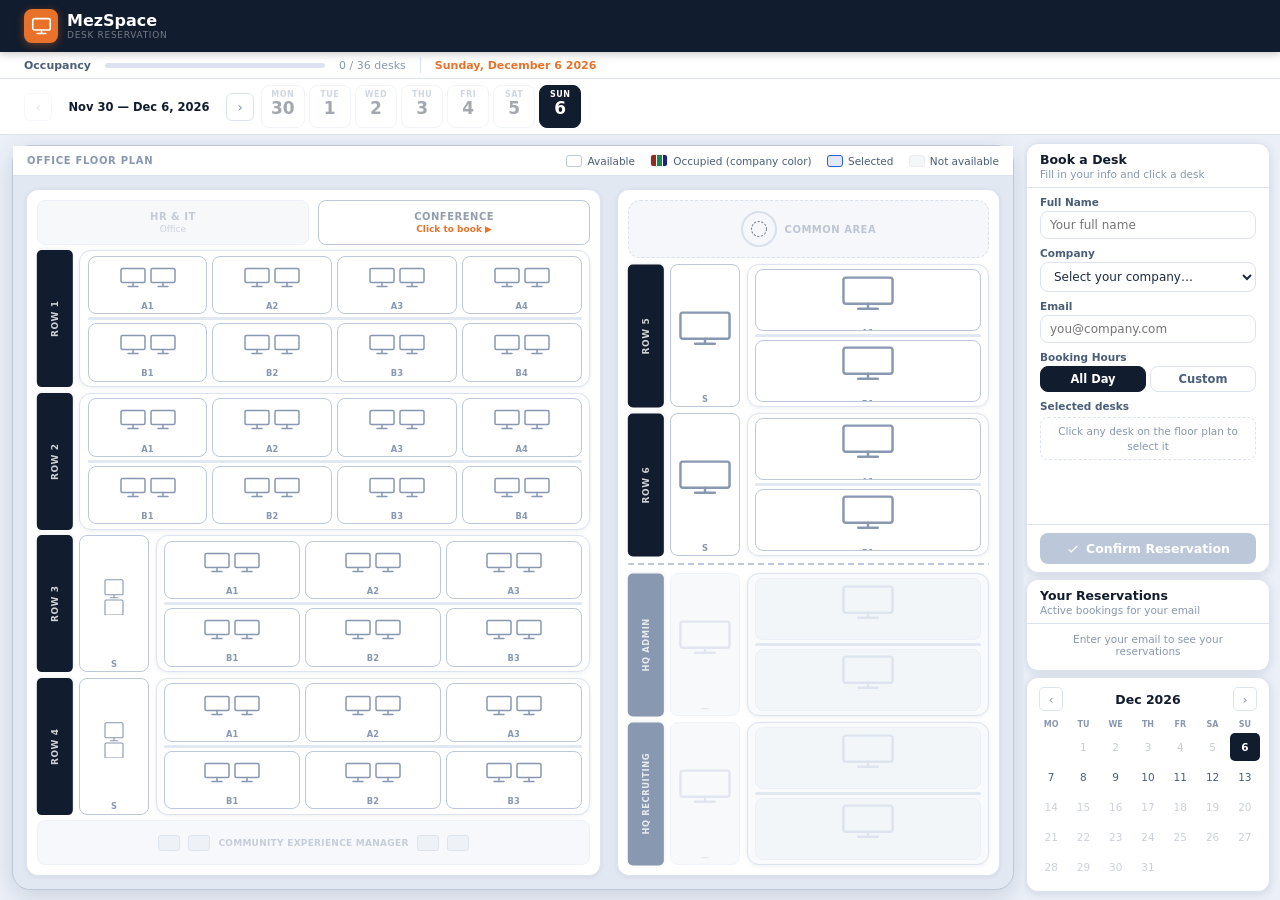
==== commit 625ea374: "Add files via upload" ====
--- a/index.html
+++ b/index.html
@@ -1,127 +1,120 @@
 <!DOCTYPE html>
-<html lang="es">
+<html lang="en">
 <head>
-  <meta charset="UTF-8">
-  <meta name="viewport" content="width=device-width, initial-scale=1.0">
-  <title>MezSpace — Reserva de Escritorios</title>
-  <link rel="stylesheet" href="style.css">
-  <link rel="icon" type="image/svg+xml" href="data:image/svg+xml,%3Csvg xmlns='http://www.w3.org/2000/svg' viewBox='0 0 32 32'%3E%3Crect width='32' height='32' rx='7' fill='%23111C2E'/%3E%3Ccircle cx='16' cy='16' r='3.2' fill='%23E8722A'/%3E%3Cpath d='M16 16L14.4 11L16 3.5L17.6 11Z' fill='%23E8722A'/%3E%3Cpath d='M16 16L14.4 11L16 3.5L17.6 11Z' fill='%23E8722A' transform='rotate(60 16 16)'/%3E%3Cpath d='M16 16L14.4 11L16 3.5L17.6 11Z' fill='%23E8722A' transform='rotate(120 16 16)'/%3E%3Cpath d='M16 16L14.4 11L16 3.5L17.6 11Z' fill='%23E8722A' transform='rotate(180 16 16)'/%3E%3Cpath d='M16 16L14.4 11L16 3.5L17.6 11Z' fill='%23E8722A' transform='rotate(240 16 16)'/%3E%3Cpath d='M16 16L14.4 11L16 3.5L17.6 11Z' fill='%23E8722A' transform='rotate(300 16 16)'/%3E%3C/svg%3E">
+<meta charset="UTF-8">
+<meta name="viewport" content="width=device-width, initial-scale=1.0">
+<title>MezSpace — Desk Reservation</title>
+<link rel="stylesheet" href="style.css">
 </head>
 <body>
 
-<!-- Header -->
 <header class="header">
   <div class="logo">
-    <div class="logo-mark">
-      <svg viewBox="0 0 28 28" fill="none" xmlns="http://www.w3.org/2000/svg" aria-hidden="true">
-        <path d="M14 14L12.5 10L14 3L15.5 10Z" fill="white" opacity=".95"/>
-        <path d="M14 14L12.5 10L14 3L15.5 10Z" fill="white" opacity=".75" transform="rotate(60 14 14)"/>
-        <path d="M14 14L12.5 10L14 3L15.5 10Z" fill="white" opacity=".55" transform="rotate(120 14 14)"/>
-        <path d="M14 14L12.5 10L14 3L15.5 10Z" fill="white" opacity=".95" transform="rotate(180 14 14)"/>
-        <path d="M14 14L12.5 10L14 3L15.5 10Z" fill="white" opacity=".75" transform="rotate(240 14 14)"/>
-        <path d="M14 14L12.5 10L14 3L15.5 10Z" fill="white" opacity=".55" transform="rotate(300 14 14)"/>
-        <circle cx="14" cy="14" r="2.8" fill="white"/>
-      </svg>
-    </div>
-    <div class="logo-text">
-      <span class="logo-name">MezSpace</span>
-      <span class="logo-sub">Reserva de escritorios</span>
-    </div>
+    <div class="logo-mark"><svg viewBox="0 0 24 24" fill="none"><rect x="2" y="3" width="20" height="13" rx="2" stroke="white" stroke-width="1.8"/><path d="M7 20h10M12 16v4" stroke="white" stroke-width="1.8" stroke-linecap="round"/></svg></div>
+    <div class="logo-text"><span class="logo-name">MezSpace</span><span class="logo-sub">Desk Reservation</span></div>
   </div>
-  <div class="header-right">
-    <a href="admin.html" class="btn-header">Panel Admin →</a>
-  </div>
+  <!-- Admin panel accessible at /admin.html (not publicly linked) -->
 </header>
 
-<!-- Topbar: occupancy + date -->
-<div class="topbar">
-  <div class="occ-group">
-    <span class="occ-label">Ocupación del día</span>
-    <div class="occ-track"><div class="occ-fill low" id="occFill" style="width:0%"></div></div>
-    <span class="occ-num" id="occNum">0 de 30</span>
-  </div>
-  <div class="topbar-sep"></div>
-  <span class="topbar-date" id="occDate">—</span>
+<div class="occ-bar">
+  <span class="occ-label">Occupancy</span>
+  <div class="occ-track"><div class="occ-fill low" id="occFill" style="width:0%"></div></div>
+  <span class="occ-num" id="occNum">0 / 36 desks</span>
+  <div class="occ-sep"></div>
+  <span class="occ-date" id="occDate">—</span>
 </div>
 
-<!-- Week strip -->
-<div class="week-strip">
-  <button class="wk-nav" id="prevWk">&#8249;</button>
-  <span class="wk-range" id="wkRange">—</span>
+<div class="week-bar">
+  <button class="wk-nav" id="prevWk" disabled>&#8249;</button>
+  <span class="wk-label" id="wkRange">—</span>
   <button class="wk-nav" id="nextWk">&#8250;</button>
-  <div class="day-chips" id="dayChips"></div>
+  <div class="day-strip" id="dayChips"></div>
 </div>
 
-<!-- Main -->
 <div class="main">
-
-  <!-- Floor panel -->
   <div class="floor-panel">
     <div class="floor-card">
       <div class="floor-card-head">
-        <span class="floor-card-title">Planta de Oficina</span>
+        <span class="floor-card-title">Office Floor Plan</span>
         <div class="legend">
-          <div class="leg-item"><div class="leg-dot av"></div>Disponible</div>
-          <div class="leg-item"><div class="leg-dot oc"></div>Ocupado</div>
-          <div class="leg-item"><div class="leg-dot sl"></div>Seleccionado</div>
-          <div class="leg-item"><div class="leg-dot mn"></div>Mi reserva</div>
-          <div class="leg-item"><div class="leg-dot ad"></div>Administrativo</div>
+          <div class="leg-item"><div class="leg-box av"></div> Available</div>
+          <div class="leg-item">
+            <div class="leg-box-co">
+              <span style="background:#922B21"></span><span style="background:#1E8449"></span><span style="background:#1A237E"></span>
+            </div>
+            Occupied (company color)
+          </div>
+          <div class="leg-item"><div class="leg-box sl"></div> Selected</div>
+          <div class="leg-item"><div class="leg-box ad"></div> Not available</div>
         </div>
       </div>
-      <div class="floor-body">
-        <div id="floorPlan" style="display:contents"></div>
-      </div>
+      <div class="floor-body" id="floorPlan"></div>
     </div>
   </div>
 
-  <!-- Side panel -->
   <div class="side-panel">
-
-    <!-- Booking form card -->
-    <div class="p-card">
-      <div class="p-card-head">
-        <div class="p-card-title">Reservar escritorio</div>
-        <div class="p-card-sub">Selecciona uno o varios escritorios</div>
-      </div>
-      <div class="p-card-body">
+    <!-- Booking form -->
+    <div class="p-card form-card">
+      <div class="p-head"><div class="p-title">Book a Desk</div><div class="p-sub">Fill in your info and click a desk</div></div>
+      <div class="p-body">
         <div class="f-group">
-          <label class="f-label" for="userName">Nombre completo</label>
-          <input type="text" id="userName" class="f-input" placeholder="Ana García" maxlength="60" autocomplete="name">
+          <label class="f-label" for="userName">Full Name</label>
+          <input class="f-input" id="userName" type="text" placeholder="Your full name" autocomplete="name">
         </div>
         <div class="f-group">
-          <label class="f-label" for="userEmail">Correo electrónico</label>
-          <input type="email" id="userEmail" class="f-input" placeholder="ana@empresa.com" autocomplete="email">
+          <label class="f-label" for="userCompany">Company</label>
+          <div style="display:flex;align-items:center;gap:7px">
+            <span id="companySwatch" style="display:none;width:12px;height:12px;border-radius:50%;flex-shrink:0"></span>
+            <select class="f-select" id="userCompany"></select>
+          </div>
         </div>
-        <div style="margin-bottom:10px">
-          <div class="f-label" style="margin-bottom:6px">Escritorios seleccionados</div>
-          <div class="sel-list" id="selList">
-            <div class="sel-empty">Haz clic en un escritorio<br>para seleccionarlo</div>
+        <div class="f-group">
+          <label class="f-label" for="userEmail">Email</label>
+          <input class="f-input" id="userEmail" type="email" placeholder="you@company.com" autocomplete="email">
+        </div>
+        <!-- Time picker -->
+        <div class="f-group" style="margin-bottom:0">
+          <label class="f-label">Booking Hours</label>
+          <div class="time-toggle-row">
+            <button class="time-btn active" id="btnAllDay">All Day</button>
+            <button class="time-btn" id="btnCustom">Custom</button>
+          </div>
+          <div id="timeCustom" style="display:none;margin-top:5px;gap:5px">
+            <select class="f-select" id="startTime" style="flex:1"></select>
+            <span style="align-self:center;color:var(--gray-400);font-size:11px;flex-shrink:0">to</span>
+            <select class="f-select" id="endTime" style="flex:1"></select>
           </div>
         </div>
       </div>
-      <div class="p-card-foot">
+      <div style="padding:0 13px 8px">
+        <label class="f-label" style="margin-bottom:5px">Selected desks</label>
+        <div class="sel-list" id="selList">
+          <div class="sel-empty">Click any desk on the floor plan to select it</div>
+        </div>
+      </div>
+      <div class="p-foot">
         <button class="btn-confirm" id="confirmBtn" disabled>
-          <svg width="14" height="14" viewBox="0 0 24 24" fill="none" aria-hidden="true">
-            <path d="M20 6L9 17L4 12" stroke="white" stroke-width="2.5" stroke-linecap="round" stroke-linejoin="round"/>
-          </svg>
-          Confirmar reserva
+          <svg width="14" height="14" viewBox="0 0 24 24" fill="none"><path d="M5 13l4 4L19 7" stroke="white" stroke-width="2.2" stroke-linecap="round" stroke-linejoin="round"/></svg>
+          Confirm Reservation
         </button>
       </div>
     </div>
 
-    <!-- My bookings card -->
+    <!-- My bookings -->
     <div class="p-card">
-      <div class="p-card-head">
-        <div class="p-card-title">Mis reservas activas</div>
-        <div class="p-card-sub">Clic en "Cancelar" para liberar un escritorio</div>
-      </div>
-      <div class="p-card-body">
-        <div class="bk-list" id="myBkList">
-          <div class="bk-empty">Ingresa tu correo para ver tus reservas</div>
-        </div>
-      </div>
+      <div class="p-head"><div class="p-title">Your Reservations</div><div class="p-sub">Active bookings for your email</div></div>
+      <div class="p-body" style="padding:6px 13px 10px"><div class="bk-list" id="myBkList"><div class="bk-empty">Enter your email to see your reservations</div></div></div>
     </div>
 
+    <!-- Calendar -->
+    <div class="p-card" style="flex-shrink:0">
+      <div class="cal-header">
+        <button class="cal-nav-btn" id="calPrev">&#8249;</button>
+        <span class="cal-month-lbl" id="calMonthLbl">—</span>
+        <button class="cal-nav-btn" id="calNext">&#8250;</button>
+      </div>
+      <div class="cal-wrap"><div class="cal-grid" id="calGrid"></div></div>
+    </div>
   </div>
 </div>
 
@@ -129,12 +122,67 @@
 <div class="modal-overlay hidden" id="cancelModal">
   <div class="modal-card">
     <div class="modal-icon">🗑️</div>
-    <div class="modal-title">Cancelar reserva</div>
-    <div class="modal-body" id="modalBody"></div>
+    <div class="modal-title">Cancel Reservation</div>
+    <div class="modal-body" id="modalBody">Are you sure?</div>
     <div class="modal-actions">
-      <button class="btn-modal-keep" id="cancelNo">Mantener</button>
-      <button class="btn-modal-del"  id="cancelYes">Sí, cancelar</button>
+      <button class="btn-modal-keep" id="cancelNo">Keep it</button>
+      <button class="btn-modal-del" id="cancelYes">Yes, cancel</button>
     </div>
+  </div>
+</div>
+
+<!-- Conference Room modal -->
+<div class="conf-overlay hidden" id="confOverlay">
+  <div class="conf-modal">
+    <div class="conf-modal-top">
+      <div class="conf-room-vis">
+        <svg viewBox="0 0 80 60" fill="none" width="80" height="60">
+          <rect width="80" height="60" rx="6" fill="#1E3150"/>
+          <rect x="10" y="18" width="60" height="28" rx="3" fill="#2C4A6E" stroke="#3B6091" stroke-width="1"/>
+          <circle cx="40" cy="32" r="12" fill="#3B6091" stroke="#4E7DAD" stroke-width="1"/>
+          <rect x="16" y="24" width="10" height="16" rx="2" fill="#4E7DAD" opacity=".5"/>
+          <rect x="54" y="24" width="10" height="16" rx="2" fill="#4E7DAD" opacity=".5"/>
+          <rect x="30" y="14" width="20" height="6" rx="1" fill="#3B6091"/>
+        </svg>
+      </div>
+      <div class="conf-room-info">
+        <div class="conf-room-name">Conference Room</div>
+        <div class="conf-room-loc">Meztal Office · Ground Floor</div>
+        <div class="conf-amenities">
+          <span class="conf-amenity">👥 8</span>
+          <span class="conf-amenity">📋 Whiteboard</span>
+          <span class="conf-amenity">📺 TV / Screen</span>
+        </div>
+      </div>
+      <button class="conf-close-btn" id="btnCloseConf">✕</button>
+    </div>
+
+    <!-- Timeline -->
+    <div class="conf-tl-section">
+      <div class="conf-tl-labels" id="tlLabels"></div>
+      <div class="conf-tl-track" id="tlTrack"></div>
+    </div>
+
+    <!-- Restriction notice -->
+    <div style="display:flex;gap:16px;background:var(--gray-50);border:1px solid var(--gray-200);border-radius:8px;padding:7px 14px;font-size:10.5px;color:var(--gray-400)">
+      <span>⏱ Min: <strong style="color:var(--gray-600)">10 min</strong></span>
+      <span>⏳ Max: <strong style="color:var(--gray-600)">6 h</strong></span>
+      <span>🕐 Available: <strong style="color:var(--gray-600)">7:00 AM – 6:00 PM</strong></span>
+      <span>📅 Drag on the bar to select</span>
+    </div>
+    <!-- Details -->
+    <div class="conf-details">
+      <div class="conf-detail-row">
+        <span class="conf-detail-label">Date</span>
+        <span class="conf-detail-val" id="confDateLbl">—</span>
+      </div>
+      <div class="conf-detail-row">
+        <span class="conf-detail-label">Time</span>
+        <span class="conf-detail-val" id="confTimeLbl">Select a time above</span>
+      </div>
+    </div>
+
+    <button class="conf-book-btn" id="btnBookConf" disabled>Choose a time</button>
   </div>
 </div>
 
--- a/style.css
+++ b/style.css
@@ -1,771 +1,418 @@
-/* ============================================================
-   MezSpace v6 — style.css
-   Diseño arquitectónico · Tarjetas elevadas · Cine
-   ============================================================ */
-
+/* MezSpace v7 — style.css */
 :root {
-  /* Brand */
-  --orange:      #E8722A;
-  --orange-dim:  #F5986A;
-  --orange-bg:   #FEF3EC;
-  --orange-dark: #C45C18;
-  --navy:        #111C2E;
-  --navy-mid:    #1D2E47;
-
-  /* Surfaces */
-  --page-bg:     #F2EDE7;       /* warm parchment */
-  --floor-bg:    #EDE8E2;       /* slightly darker for the "floor" */
-  --card:        #FFFFFF;
-  --card-2:      #FAFAF8;
-
-  /* Text */
-  --text-primary:   #111C2E;
-  --text-secondary: #5A6478;
-  --text-tertiary:  #9AA4B4;
-
-  /* Borders */
-  --border:      rgba(17,28,46,.1);
-  --border-soft: rgba(17,28,46,.06);
-
-  /* Shadows — pronounced, warm */
-  --sh-xs:  0 1px 3px rgba(17,28,46,.08);
-  --sh-sm:  0 2px 8px rgba(17,28,46,.09), 0 1px 2px rgba(17,28,46,.06);
-  --sh-md:  0 4px 16px rgba(17,28,46,.11), 0 1px 4px rgba(17,28,46,.07);
-  --sh-lg:  0 8px 32px rgba(17,28,46,.13), 0 2px 8px rgba(17,28,46,.08);
-  --sh-xl:  0 16px 48px rgba(17,28,46,.15), 0 4px 12px rgba(17,28,46,.09);
-
-  /* Desk state colors */
-  --desk-empty-bg:    #FFFFFF;
-  --desk-empty-br:    rgba(17,28,46,.14);
-  --desk-occ-bg:      #FEF3EC;
-  --desk-occ-br:      #E8722A;
-  --desk-sel-bg:      #EFF4FF;
-  --desk-sel-br:      #2C5FD4;
-  --desk-mine-bg:     #EEF8F1;
-  --desk-mine-br:     #2A7A42;
-  --desk-locked-bg:   #F5F3F0;
-  --desk-locked-br:   rgba(17,28,46,.08);
-  --desk-adm-bg:      #F0EDE9;
-  --desk-adm-br:      rgba(17,28,46,.1);
-
-  /* Radius */
-  --r-sm:  5px;
-  --r:     10px;
-  --r-lg:  14px;
-  --r-xl:  20px;
-
-  --font: 'Inter', -apple-system, 'Segoe UI', system-ui, sans-serif;
-}
-
-/* ── Reset & base ──────────────────────────────────────────── */
-*, *::before, *::after { box-sizing: border-box; margin: 0; padding: 0; }
-html { font-size: 15px; }
-body {
-  font-family: var(--font);
-  background: var(--page-bg);
-  color: var(--text-primary);
-  line-height: 1.5;
-  height: 100dvh;
+  --navy:#111C2E; --navy-mid:#1E3150; --orange:#E8722A;
+  --org-lt:#FEF3EC; --org-bd:#F5C89A;
+  --white:#FFFFFF; --bg:#EBF0F8; --floor-bg:#E2E8F2;
+  --gray-50:#F8FAFC; --gray-100:#EEF2F7; --gray-200:#DDE3EE;
+  --gray-300:#BCC8DA; --gray-400:#8898B0; --gray-600:#4A5E78; --gray-800:#1C2B3D;
+  --font:-apple-system,'Segoe UI',system-ui,Arial,sans-serif;
+  --r:8px; --r-lg:12px; --r-xl:18px;
+  --sh-sm:0 1px 4px rgba(12,35,64,.08); --sh:0 2px 10px rgba(12,35,64,.12); --sh-lg:0 6px 24px rgba(12,35,64,.15);
+}
+*,*::before,*::after{box-sizing:border-box;margin:0;padding:0}
+html,body{font-family:var(--font);background:var(--bg);color:var(--gray-800);height:100dvh;overflow:hidden;display:flex;flex-direction:column;}
+button,input,select{font-family:var(--font)}
+
+/* HEADER */
+.header{background:var(--navy);height:52px;padding:0 clamp(12px,2vw,24px);display:flex;align-items:center;justify-content:space-between;box-shadow:0 2px 8px rgba(0,0,0,.22);flex-shrink:0;z-index:200}
+.logo{display:flex;align-items:center;gap:9px}
+.logo-mark{width:34px;height:34px;background:var(--orange);border-radius:8px;display:flex;align-items:center;justify-content:center;flex-shrink:0;box-shadow:0 2px 8px rgba(232,112,32,.4)}
+.logo-mark svg{width:21px;height:21px}
+.logo-name{font-size:16px;font-weight:800;color:#fff}
+.logo-sub{font-size:9px;color:rgba(255,255,255,.42);text-transform:uppercase;letter-spacing:.7px}
+.logo-text{display:flex;flex-direction:column;line-height:1.15}
+.btn-ghost{background:rgba(255,255,255,.1);border:1px solid rgba(255,255,255,.18);color:rgba(255,255,255,.72);padding:5px 12px;border-radius:var(--r);font-size:11.5px;cursor:pointer;transition:all .15s;white-space:nowrap;text-decoration:none}
+.btn-ghost:hover{background:rgba(255,255,255,.18);color:#fff}
+
+/* OCC BAR */
+.occ-bar{background:var(--white);border-bottom:1px solid var(--gray-200);padding:5px clamp(12px,2vw,24px);display:flex;align-items:center;gap:14px;flex-shrink:0}
+.occ-label{font-size:11px;font-weight:700;color:var(--gray-600);white-space:nowrap}
+.occ-track{flex:1;max-width:220px;height:5px;background:var(--gray-200);border-radius:99px;overflow:hidden}
+.occ-fill{height:100%;border-radius:99px;transition:width .4s ease}
+.occ-fill.low{background:#2E7D32}.occ-fill.mid{background:var(--orange)}.occ-fill.high{background:#C62828}
+.occ-num{font-size:11px;color:var(--gray-400);white-space:nowrap}
+.occ-sep{width:1px;height:16px;background:var(--gray-200)}
+.occ-date{font-size:11px;font-weight:700;color:var(--orange);white-space:nowrap}
+
+/* WEEK BAR */
+.week-bar{background:var(--white);border-bottom:1px solid var(--gray-200);padding:6px clamp(12px,2vw,24px);display:flex;align-items:center;gap:7px;flex-shrink:0;overflow-x:auto;scrollbar-width:none}
+.week-bar::-webkit-scrollbar{display:none}
+.wk-nav{background:none;border:1px solid var(--gray-200);border-radius:6px;width:28px;height:28px;display:flex;align-items:center;justify-content:center;color:var(--gray-400);font-size:14px;cursor:pointer;flex-shrink:0;transition:all .12s}
+.wk-nav:hover:not(:disabled){background:var(--gray-100);border-color:var(--gray-300);color:var(--gray-600)}
+.wk-nav:disabled{opacity:.28;cursor:default}
+.wk-label{font-size:11.5px;font-weight:700;color:var(--navy);min-width:160px;text-align:center;flex-shrink:0}
+.day-strip{display:flex;gap:4px;flex-shrink:0}
+.day-chip{display:flex;flex-direction:column;align-items:center;padding:4px 9px;min-width:42px;border-radius:var(--r);border:1.5px solid var(--gray-200);background:var(--white);cursor:pointer;transition:all .12s;gap:1px}
+.day-chip:hover:not(.locked){background:var(--gray-100);border-color:var(--gray-300)}
+.day-chip.active{background:var(--navy);border-color:var(--navy)}
+.day-chip.active .dn,.day-chip.active .dd{color:#fff}
+.day-chip.today:not(.active){border-color:var(--orange)}
+.day-chip.today:not(.active) .dd{color:var(--orange);font-weight:800}
+.day-chip.locked{opacity:.32;cursor:not-allowed}
+.day-chip.past:not(.active){opacity:.38}
+.dn{font-size:8px;font-weight:700;text-transform:uppercase;letter-spacing:.5px;color:var(--gray-400)}
+.dd{font-size:17px;font-weight:800;color:var(--navy);line-height:1}
+.day-pip{width:5px;height:5px;border-radius:50%;background:transparent}
+.day-chip.has-bk .day-pip{background:var(--orange)}
+
+/* MAIN LAYOUT */
+.main{flex:1;display:flex;overflow:hidden;min-height:0}
+
+/* FLOOR PANEL */
+.floor-panel{flex:1;display:flex;flex-direction:column;padding:10px 10px 10px 12px;min-width:0;min-height:0;overflow:hidden}
+.floor-card{flex:1;min-height:0;background:var(--floor-bg);border-radius:var(--r-xl);box-shadow:var(--sh-lg);border:1px solid var(--gray-300);display:flex;flex-direction:column;overflow:visible}
+.floor-card-head{padding:8px 14px;background:var(--white);border-bottom:1px solid var(--gray-200);display:flex;align-items:center;justify-content:space-between;flex-shrink:0}
+.floor-card-title{font-size:10px;font-weight:800;text-transform:uppercase;letter-spacing:.7px;color:var(--gray-400)}
+.legend{display:flex;align-items:center;gap:clamp(8px,1.2vw,16px)}
+.leg-item{display:flex;align-items:center;gap:5px;font-size:10.5px;color:var(--gray-600)}
+.leg-box{width:16px;height:12px;border-radius:3px;border:1.5px solid;flex-shrink:0}
+.leg-box.av{background:var(--white);border-color:var(--gray-300)}
+.leg-box.oc{background:linear-gradient(135deg,#C0392B 33%,#1E8449 33% 66%,#1A237E 66%);border-color:transparent}
+.leg-box.sl{background:rgba(44,95,212,.15);border-color:#2C5FD4}
+.leg-box.ad{background:var(--gray-100);border-color:var(--gray-200);opacity:.6}
+
+/* TWO-BUILDING FLOOR */
+.floor-body{flex:1;min-height:0;display:flex;overflow:visible;gap:clamp(8px,1.2vw,16px);padding:clamp(8px,1vw,14px)}
+.building{display:flex;flex-direction:column;gap:clamp(5px,.6vh,9px);min-height:0}
+.building-left{flex:3;min-width:0}
+.building-right{flex:2;min-width:0}
+.bld-card{flex:1;min-height:0;background:var(--white);border:1px solid var(--gray-200);border-radius:var(--r-lg);box-shadow:var(--sh-sm);display:flex;flex-direction:column;padding:clamp(6px,.8vw,10px);gap:clamp(5px,.6vh,8px)}
+
+/* ROOMS & ADMINISTRATIVE HOVER TIPS */
+.rooms-row{display:flex;gap:clamp(5px,.7vw,10px);flex-shrink:0;height:clamp(38px,5vh,56px)}
+.room-box{flex:1;background:var(--gray-100);border:1.5px solid var(--gray-200);border-radius:var(--r);display:flex;flex-direction:column;align-items:center;justify-content:center;gap:2px;opacity:.5;position:relative;overflow:visible}
+.room-box-lbl{font-size:clamp(7.5px,.85vw,10px);font-weight:800;text-transform:uppercase;letter-spacing:.5px;color:rgba(74,94,120,.6);text-align:center}
+.room-box-sub{font-size:clamp(7px,.75vw,9px);color:rgba(74,94,120,.5);text-align:center}
+
+/* CORREGIDO: El tooltip ahora se despliega hacia ABAJO para evitar ser cortado por el borde superior */
+.room-box .desk-tip{
+  position:absolute;
+  top:calc(100% + 8px);
+  left:50%;
+  transform:translateX(-50%);
+  background:#fff;
+  color:var(--gray-800);
+  font-size:10.5px;
+  line-height:1.55;
+  padding:12px 14px;
+  border-radius:10px;
+  white-space:normal;
+  width:260px;
+  pointer-events:none;
+  opacity:0;
+  transition:opacity .18s;
+  z-index:500;
+  border:1px solid var(--gray-200);
+  box-shadow:0 4px 18px rgba(17,28,46,.12), 0 1px 4px rgba(17,28,46,.06);
+}
+.room-box .desk-tip strong{
+  color:var(--navy);font-weight:700;
+  font-size:11px;display:block;
+  margin-bottom:2px;margin-top:4px;
+}
+.room-box .desk-tip strong:first-child{margin-top:0}
+.room-box .desk-tip a{color:var(--orange);text-decoration:none;pointer-events:auto;font-weight:600}
+.room-box .desk-tip a:hover{text-decoration:underline}
+.room-box .desk-tip hr{border:none;border-top:1px solid var(--gray-100);margin:8px 0}
+.room-box .desk-tip::after{
+  content:'';
+  position:absolute;
+  bottom:100%;
+  left:50%;
+  transform:translateX(-50%);
+  border:5px solid transparent;
+  border-bottom-color:#fff;
+  filter:drop-shadow(0 -1px 0 var(--gray-200));
+}
+.room-box:hover{opacity:1;box-shadow:var(--sh-sm)}
+.room-box:hover .desk-tip{opacity:1}
+
+.common-area{flex-shrink:0;height:clamp(44px,6.5vh,72px);background:var(--gray-100);border:1.5px dashed var(--gray-300);border-radius:var(--r-lg);display:flex;align-items:center;justify-content:center;gap:8px;opacity:.55}
+.common-circle{width:clamp(24px,3vw,36px);height:clamp(24px,3vw,36px);border-radius:50%;border:2px solid var(--gray-300);display:flex;align-items:center;justify-content:center}
+.common-lbl{font-size:clamp(8px,.85vw,10px);font-weight:800;text-transform:uppercase;letter-spacing:.5px;color:var(--gray-400)}
+.bld-sep{flex-shrink:0;height:2px;background:repeating-linear-gradient(90deg,var(--gray-300) 0 6px,transparent 6px 10px);border-radius:1px;margin:2px 0}
+.meztal-zone{flex-shrink:0;height:clamp(36px,5vh,54px);background:var(--gray-100);border:1.5px solid var(--gray-200);border-radius:var(--r);display:flex;align-items:center;justify-content:center;gap:8px;opacity:.48}
+.meztal-zone-lbl{font-size:clamp(7px,.7vw,9px);font-weight:800;text-transform:uppercase;letter-spacing:.3px;color:var(--gray-400);text-align:center}
+.mz-desk-mini{width:clamp(14px,1.8vw,22px);height:clamp(10px,1.4vw,16px);background:var(--gray-200);border:1px solid var(--gray-300);border-radius:3px}
+
+/* SECTION ROWS */
+.sec-row{flex:1;min-height:0;display:flex;align-items:stretch;gap:clamp(4px,.5vw,8px)}
+.row-tag{flex-shrink:0;width:clamp(26px,2.8vw,38px);background:var(--navy);border-radius:5px;display:flex;align-items:center;justify-content:center;writing-mode:vertical-rl;transform:rotate(180deg);font-size:clamp(6.5px,.7vw,9px);font-weight:800;color:rgba(255,255,255,.8);text-transform:uppercase;letter-spacing:.6px;white-space:nowrap;box-shadow:var(--sh-sm)}
+.sec-content{flex:1;display:flex;align-items:stretch;gap:clamp(4px,.5vw,7px);min-width:0}
+.standalone-wrap{flex-shrink:0;width:clamp(48px,5.5vw,72px);display:flex;align-items:stretch}
+.standalone-wrap .desk{flex:1;width:100%;max-width:none}
+.sec-block{flex:1;min-height:0;display:flex;flex-direction:column;background:var(--white);border:1.5px solid var(--gray-200);border-radius:var(--r-lg);padding:clamp(4px,.5vh,7px) clamp(5px,.6vw,9px);box-shadow:var(--sh-sm)}
+.desk-row{flex:1;display:flex;gap:clamp(3px,.4vw,6px);min-height:0}
+.row-sep{flex-shrink:0;height:clamp(3px,.35vh,5px);background:var(--floor-bg);border-radius:2px;margin:clamp(2px,.3vh,4px) 0}
+.adm-sec{display:flex;flex-direction:column;gap:3px;flex:1}
+.adm-sec-lbl{font-size:7.5px;font-weight:700;text-transform:uppercase;letter-spacing:.5px;color:var(--gray-400);margin-bottom:2px;flex-shrink:0}
+.adm-row{display:flex;gap:3px;}
+.adm-desk{flex:1;background:var(--gray-200);border:1px solid var(--gray-300);border-radius:4px;display:flex;align-items:center;justify-content:center;opacity:.45}
+
+/* DESK */
+.desk{flex:1;min-width:0;min-height:0;border:1.5px solid var(--gray-300);border-radius:var(--r);background:var(--white);cursor:pointer;display:flex;flex-direction:column;align-items:center;justify-content:center;gap:2px;transition:all .13s ease;position:relative;user-select:none;overflow:hidden}
+.desk:hover:not(.occupied):not(.desk-ne):not(.locked-date){background:var(--gray-100);border-color:var(--gray-400);transform:translateY(-2px);box-shadow:var(--sh)}
+.desk-icon{flex:1;width:100%;display:flex;align-items:center;justify-content:center;padding:7% 9%}
+.desk-icon svg{width:100%;height:100%;max-width:56px;max-height:36px;display:block}
+.desk-id{font-size:clamp(6px,.65vw,8.5px);font-weight:700;color:var(--gray-400);letter-spacing:.2px;padding-bottom:3px;flex-shrink:0;line-height:1}
+.desk-badge{position:absolute;top:3px;right:4px;width:clamp(15px,1.7vw,21px);height:clamp(15px,1.7vw,21px);border-radius:50%;color:#fff;font-size:clamp(6.5px,.7vw,8.5px);font-weight:800;display:flex;align-items:center;justify-content:center;pointer-events:none;box-shadow:0 1px 4px rgba(0,0,0,.22)}
+.desk.locked-date{opacity:.4;cursor:not-allowed}
+.desk.locked-date:hover{transform:none;box-shadow:none;background:var(--white)}
+.desk-ne{background:var(--gray-100)!important;border-color:var(--gray-200)!important;cursor:default!important;opacity:.42}
+.desk-ne:hover{transform:none!important;box-shadow:none!important;background:var(--gray-100)!important}
+.desk-tip{position:absolute;bottom:calc(100% + 7px);left:50%;transform:translateX(-50%);background:var(--navy);color:#fff;font-size:10.5px;line-height:1.4;padding:5px 9px;border-radius:6px;white-space:nowrap;pointer-events:none;opacity:0;transition:opacity .15s;z-index:100}
+.desk-tip::after{content:'';position:absolute;top:100%;left:50%;transform:translateX(-50%);border:4px solid transparent;border-top-color:var(--navy)}
+.desk:hover .desk-tip{opacity:1}
+.room-box:hover .desk-tip{opacity:1}
+
+/* SIDE PANEL */
+.side-panel{
+  width:clamp(238px,20vw,282px);flex-shrink:0;
+  display:flex;flex-direction:column;
+  padding:8px 10px 8px 2px;
+  gap:6px;
+  overflow:hidden;
+}
+.p-card{background:var(--white);border-radius:var(--r-lg);box-shadow:var(--sh);border:1px solid var(--gray-200);overflow:hidden;flex-shrink:0}
+.p-card.form-card{flex:1;min-height:0;display:flex;flex-direction:column}
+.p-head{padding:8px 13px 7px;border-bottom:1px solid var(--gray-200)}
+.p-title{font-size:12.5px;font-weight:800;color:var(--navy)}
+.p-sub{font-size:10.5px;color:var(--gray-400);margin-top:1px}
+.p-body{padding:8px 13px}
+.f-group{margin-bottom:8px}
+.f-label{display:block;font-size:10.5px;font-weight:700;color:var(--gray-600);margin-bottom:3px}
+.f-input,.f-select{width:100%;padding:6px 9px;border:1.5px solid var(--gray-200);border-radius:var(--r);font-size:12px;color:var(--gray-800);background:var(--white);outline:none;transition:border-color .12s}
+.f-input:focus,.f-select:focus{border-color:var(--orange);box-shadow:0 0 0 3px rgba(232,114,42,.1)}
+.sel-list{display:flex;flex-direction:column;gap:3px}
+.sel-item{display:flex;align-items:center;justify-content:space-between;padding:4px 8px;border-radius:5px;font-size:11px}
+.sel-item-id{font-weight:700}
+.btn-rm{background:none;border:none;color:var(--gray-400);font-size:13px;cursor:pointer;padding:0 2px}
+.btn-rm:hover{color:var(--orange)}
+.sel-empty{display:flex;align-items:center;justify-content:center;min-height:36px;border:1.5px dashed var(--gray-200);border-radius:var(--r);font-size:10.5px;color:var(--gray-400);text-align:center;line-height:1.4;padding:6px}
+.p-foot{padding:8px 13px;border-top:1px solid var(--gray-200);margin-top:auto}
+.btn-confirm{width:100%;padding:8px;background:var(--orange);color:#fff;border:none;border-radius:var(--r);font-size:12.5px;font-weight:800;cursor:pointer;display:flex;align-items:center;justify-content:center;gap:6px;transition:all .13s;box-shadow:0 2px 8px rgba(232,112,32,.28)}
+.btn-confirm:hover{background:#C45C18;transform:translateY(-1px)}
+.btn-confirm:disabled{background:var(--gray-300);cursor:not-allowed;transform:none;box-shadow:none}
+
+/* RESERVATIONS LIST */
+.bk-list{display:flex;flex-direction:column;gap:4px;max-height:80px;overflow-y:auto;scrollbar-width:thin}
+.bk-item{display:flex;align-items:center;gap:6px;padding:5px 8px;background:var(--gray-50);border:1px solid var(--gray-200);border-radius:var(--r);font-size:10.5px}
+.bk-dot{width:7px;height:7px;border-radius:50%;flex-shrink:0}
+.bk-info{flex:1;min-width:0}
+.bk-desk{font-weight:700;color:var(--navy);font-size:11px}
+.bk-meta{color:var(--gray-400);font-size:9.5px;margin-top:1px}
+.btn-cancel-bk{background:none;border:1px solid var(--gray-200);cursor:pointer;color:var(--gray-400);font-size:9.5px;padding:2px 6px;border-radius:5px;white-space:nowrap;transition:all .12s;flex-shrink:0}
+.btn-cancel-bk:hover{background:#FEECEC;color:#C53030;border-color:#F9A8A8}
+.bk-empty{font-size:10.5px;color:var(--gray-400);text-align:center;padding:3px 0}
+
+/* CALENDAR */
+.cal-header{display:flex;align-items:center;justify-content:space-between;padding:9px 12px 7px}
+.cal-month-lbl{font-size:12.5px;font-weight:800;color:var(--navy)}
+.cal-nav-btn{background:none;border:1px solid var(--gray-200);border-radius:5px;width:24px;height:24px;display:flex;align-items:center;justify-content:center;font-size:13px;color:var(--gray-400);cursor:pointer;transition:all .12s}
+.cal-nav-btn:hover{background:var(--gray-100);border-color:var(--gray-300)}
+.cal-wrap{padding:0 9px 10px}
+.cal-grid{display:grid;grid-template-columns:repeat(7,1fr);gap:2px}
+.cal-hdr{font-size:8px;font-weight:700;text-align:center;color:var(--gray-400);padding:2px 0;text-transform:uppercase}
+.cal-cell{height:28px;display:flex;align-items:center;justify-content:center;font-size:10.5px;border-radius:5px;cursor:pointer;color:var(--gray-600);transition:all .12s;position:relative}
+.cal-cell:hover:not(.cal-empty):not(.cal-past-day):not(.cal-locked){background:var(--gray-100)}
+.cal-cell.cal-today{font-weight:800;color:var(--orange)}
+.cal-cell.cal-selected{background:var(--navy);color:#fff!important;font-weight:700}
+.cal-cell.cal-has-bk::after{content:'';position:absolute;bottom:3px;left:50%;transform:translateX(-50%);width:3px;height:3px;border-radius:50%;background:var(--orange)}
+.cal-cell.cal-selected::after{background:#fff}
+.cal-cell.cal-past-day{opacity:.3;cursor:default}
+.cal-cell.cal-empty{cursor:default}
+.cal-cell.cal-locked{opacity:.28;cursor:not-allowed}
+
+/* MODAL */
+.modal-overlay{position:fixed;inset:0;background:rgba(17,28,46,.48);z-index:500;display:flex;align-items:center;justify-content:center;padding:20px;backdrop-filter:blur(4px)}
+.modal-overlay.hidden{display:none}
+.modal-card{background:#fff;border-radius:var(--r-xl);padding:26px 28px;max-width:360px;width:100%;box-shadow:var(--sh-lg)}
+.modal-icon{font-size:30px;margin-bottom:11px}
+.modal-title{font-size:15px;font-weight:800;color:var(--navy);margin-bottom:5px}
+.modal-body{font-size:13px;color:var(--gray-600);line-height:1.6;margin-bottom:17px}
+.modal-body strong{color:var(--gray-800)}
+.modal-actions{display:flex;gap:8px}
+.btn-modal-keep{flex:1;padding:9px;background:var(--gray-100);border:1.5px solid var(--gray-200);border-radius:var(--r);font-size:13px;font-weight:600;color:var(--gray-600);cursor:pointer}
+.btn-modal-keep:hover{background:var(--gray-200)}
+.btn-modal-del{flex:1;padding:9px;background:#B71C1C;border:none;border-radius:var(--r);font-size:13px;font-weight:700;color:#fff;cursor:pointer}
+.btn-modal-del:hover{background:#C62828}
+
+/* TOAST */
+.toast-zone{position:fixed;bottom:18px;right:18px;z-index:1000;display:flex;flex-direction:column;gap:6px;pointer-events:none}
+.toast{padding:10px 16px;border-radius:var(--r);box-shadow:var(--sh-lg);font-size:12.5px;font-weight:600;max-width:300px;animation:tIn .2s ease;pointer-events:all}
+.toast.ok{background:#1B5E20;color:#fff}.toast.err{background:#B71C1C;color:#fff}.toast.info{background:var(--navy);color:#fff}
+@keyframes tIn{from{transform:translateX(60px);opacity:0}to{transform:none;opacity:1}}
+
+/* ADMIN */
+.admin-body{flex:1;overflow-y:auto;background:var(--bg)}
+.admin-main{max-width:1200px;margin:0 auto;padding:clamp(14px,2.5vw,26px)}
+.pin-screen{min-height:calc(100dvh - 52px);display:flex;align-items:center;justify-content:center;padding:22px;background:var(--bg)}
+.pin-card{background:#fff;border-radius:var(--r-xl);padding:34px 38px;max-width:360px;width:100%;box-shadow:var(--sh-lg);text-align:center}
+.pin-icon{font-size:34px;margin-bottom:13px}
+.pin-title{font-size:19px;font-weight:800;color:var(--navy);margin-bottom:5px}
+.pin-hint{font-size:13px;color:var(--gray-400);margin-bottom:20px}
+.pin-input{width:100%;padding:12px;border:2px solid var(--gray-200);border-radius:var(--r);font-size:20px;text-align:center;letter-spacing:5px;outline:none;margin-bottom:11px;transition:border-color .12s}
+.pin-input:focus{border-color:var(--orange)}
+.btn-unlock{width:100%;padding:11px;background:var(--navy);color:#fff;border:none;border-radius:var(--r);font-size:14px;font-weight:700;cursor:pointer;transition:background .12s}
+.btn-unlock:hover{background:var(--navy-mid)}
+.pin-err{color:#C62828;font-size:12px;margin-top:8px;display:none}
+.stats-row{display:grid;grid-template-columns:repeat(4,1fr);gap:clamp(9px,1.4vw,15px);margin-bottom:16px}
+.stat-card{background:#fff;border:1px solid var(--gray-200);border-radius:var(--r-lg);padding:17px 19px;box-shadow:var(--sh-sm)}
+.stat-card.acc-o{border-top:3px solid var(--orange)}.stat-card.acc-b{border-top:3px solid var(--navy)}
+.stat-v{font-size:28px;font-weight:900;color:var(--navy);line-height:1}
+.stat-l{font-size:11px;color:var(--gray-400);margin-top:4px}
+.stat-card.acc-o .stat-v{color:var(--orange)}
+.tbl-card{background:#fff;border:1px solid var(--gray-200);border-radius:var(--r-lg);overflow:hidden;box-shadow:var(--sh-sm)}
+.tbl-toolbar{display:flex;align-items:center;justify-content:space-between;padding:12px 16px;border-bottom:1px solid var(--gray-200);flex-wrap:wrap;gap:9px}
+.tbl-title{font-size:13.5px;font-weight:800;color:var(--navy)}
+.tbl-filters{display:flex;gap:7px;flex-wrap:wrap}
+.f-search,.f-date{padding:7px 11px;border:1.5px solid var(--gray-200);border-radius:var(--r);font-size:12px;outline:none;background:#fff;transition:border-color .12s}
+.f-search:focus,.f-date:focus{border-color:var(--orange)}
+.f-search{min-width:190px}
+.btn-clear{padding:7px 12px;border:1.5px solid var(--gray-200);border-radius:var(--r);font-size:12px;color:var(--gray-600);background:none;cursor:pointer}
+.btn-clear:hover{background:var(--gray-100)}
+.tbl-scroll{overflow-x:auto;max-height:500px;overflow-y:auto}
+.adm-tbl{width:100%;border-collapse:collapse}
+.adm-tbl th{text-align:left;padding:8px 15px;font-size:10px;font-weight:800;text-transform:uppercase;letter-spacing:.5px;color:var(--gray-400);background:var(--gray-50);border-bottom:1px solid var(--gray-200);position:sticky;top:0;z-index:1}
+.adm-tbl td{padding:9px 15px;font-size:12px;border-bottom:1px solid var(--gray-100);max-width:260px;vertical-align:middle}
+.adm-tbl tr:last-child td{border-bottom:none}
+.adm-tbl tbody tr:hover td{background:var(--gray-50)}
+.co-pill{display:inline-flex;align-items:center;gap:5px;padding:2px 8px;border-radius:10px;font-size:11px;font-weight:600}
+.btn-tbl-cancel{padding:5px 11px;background:none;border:1px solid var(--gray-200);border-radius:6px;font-size:11px;color:var(--gray-600);cursor:pointer;transition:all .12s;white-space:nowrap}
+.btn-tbl-cancel:hover{background:#FEECEC;color:#C62828;border-color:#F9A8A8}
+.tbl-empty{text-align:center;padding:38px;color:var(--gray-400);font-size:13px}
+
+/* ── TIME TOGGLE ───────────────────────────────────────── */
+.time-toggle-row{display:flex;gap:4px;margin-bottom:0}
+.time-btn{flex:1;padding:5px 8px;border:1.5px solid var(--gray-200);border-radius:var(--r);font-size:11.5px;font-weight:600;color:var(--gray-600);background:var(--white);cursor:pointer;transition:all .12s}
+.time-btn:hover{background:var(--gray-100)}
+.time-btn.active{background:var(--navy);border-color:var(--navy);color:#fff}
+#timeCustom{display:flex;align-items:center;gap:5px}
+.sel-time-tag{font-size:9.5px;color:var(--gray-400);background:var(--gray-100);padding:1px 6px;border-radius:10px;white-space:nowrap}
+
+/* ── CONFERENCE ROOM MODAL — DESIGN UNIFICADO EN MODO CLARO ── */
+.conf-room-box {
+  background: var(--white);
+  border: 1.5px solid var(--gray-300);
+  border-radius: var(--r);
+  opacity: 1;
+  cursor: pointer;
+  transition: all 0.15s ease;
+}
+.conf-room-box:hover {
+  background: var(--gray-50);
+  border-color: var(--orange);
+  transform: translateY(-1px);
+  box-shadow: var(--sh-sm);
+}
+.conf-room-box.booked {
+  background: var(--org-lt);
+  border-color: var(--orange);
+  border-width: 2px;
+}
+.conf-room-box.selected {
+  border-style: solid;
+  transform: translateY(-2px);
+  transition: all 0.13s ease;
+}
+.conf-overlay {
+  position: fixed;
+  inset: 0;
+  background: rgba(17, 28, 46, 0.4);
+  z-index: 600;
+  display: flex;
+  align-items: center;
+  justify-content: center;
+  padding: 20px;
+  backdrop-filter: blur(4px);
+}
+.conf-overlay.hidden { display: none; }
+.conf-modal {
+  background: var(--white);
+  border-radius: var(--r-xl);
+  width: 100%;
+  max-width: 760px;
+  padding: 24px 28px;
+  box-shadow: var(--sh-lg);
   display: flex;
   flex-direction: column;
-  overflow: hidden;
-}
-a { color: var(--orange); text-decoration: none; }
-button, input { font-family: var(--font); }
-
-/* ── HEADER ──────────────────────────────────────────────── */
-.header {
-  background: var(--navy);
-  height: 54px;
-  padding: 0 clamp(16px, 2.5vw, 28px);
-  display: flex;
-  align-items: center;
-  justify-content: space-between;
-  flex-shrink: 0;
-  z-index: 200;
-  box-shadow: 0 1px 0 rgba(255,255,255,.05), var(--sh-md);
-}
-.logo { display: flex; align-items: center; gap: 10px; }
-.logo-mark {
-  width: 34px; height: 34px;
-  background: var(--orange);
-  border-radius: 9px;
-  display: flex; align-items: center; justify-content: center;
-  box-shadow: 0 2px 10px rgba(232,114,42,.5);
-  flex-shrink: 0;
-}
-.logo-mark svg { width: 20px; height: 20px; }
-.logo-text { display: flex; flex-direction: column; line-height: 1.2; }
-.logo-name { font-size: 15px; font-weight: 700; color: #fff; letter-spacing: -.2px; }
-.logo-sub  { font-size: 9px; color: rgba(255,255,255,.38); text-transform: uppercase; letter-spacing: .8px; }
-.header-right { display: flex; align-items: center; gap: 10px; }
-.btn-header {
-  padding: 6px 14px;
-  border-radius: var(--r-sm);
-  font-size: 12px; font-weight: 500;
-  cursor: pointer; transition: all .15s;
-  border: 1.5px solid rgba(255,255,255,.15);
-  background: rgba(255,255,255,.07);
-  color: rgba(255,255,255,.7);
-}
-.btn-header:hover { background: rgba(255,255,255,.14); color: #fff; border-color: rgba(255,255,255,.25); }
-
-/* ── TOPBAR (occupancy + date) ───────────────────────────── */
-.topbar {
-  background: var(--card);
-  border-bottom: 1px solid var(--border-soft);
-  padding: 0 clamp(16px,2.5vw,28px);
-  height: 44px;
-  display: flex;
-  align-items: center;
+  border: 1px solid var(--gray-200);
   gap: 20px;
-  flex-shrink: 0;
-  box-shadow: var(--sh-xs);
-}
-.occ-group { display: flex; align-items: center; gap: 10px; }
-.occ-label { font-size: 11px; font-weight: 600; color: var(--text-secondary); white-space: nowrap; }
-.occ-track {
-  width: 120px; height: 5px;
-  background: var(--border-soft);
-  border-radius: 99px; overflow: hidden;
-}
-.occ-fill {
-  height: 100%; border-radius: 99px;
-  background: var(--orange);
-  transition: width .5s cubic-bezier(.4,0,.2,1);
-}
-.occ-fill.low  { background: #2A7A42; }
-.occ-fill.mid  { background: var(--orange); }
-.occ-fill.high { background: #C62828; }
-.occ-num  { font-size: 11px; color: var(--text-tertiary); white-space: nowrap; }
-.topbar-sep  { width: 1px; height: 16px; background: var(--border-soft); flex-shrink: 0; }
-.topbar-date {
-  font-size: 12px; font-weight: 600;
-  color: var(--orange); text-transform: capitalize;
-}
-
-/* ── WEEK STRIP ──────────────────────────────────────────── */
-.week-strip {
-  background: var(--card);
-  border-bottom: 1px solid var(--border-soft);
-  padding: 8px clamp(16px,2.5vw,28px);
-  display: flex; align-items: center; gap: 8px;
-  flex-shrink: 0;
-  overflow-x: auto; scrollbar-width: none;
-}
-.week-strip::-webkit-scrollbar { display: none; }
-.wk-nav {
-  width: 28px; height: 28px;
-  border: 1.5px solid var(--border);
-  border-radius: var(--r-sm);
-  background: none;
-  display: flex; align-items: center; justify-content: center;
-  color: var(--text-tertiary); font-size: 14px;
-  cursor: pointer; flex-shrink: 0;
-  transition: all .12s;
-}
-.wk-nav:hover:not(:disabled) { background: var(--card-2); border-color: var(--border); color: var(--text-secondary); }
-.wk-nav:disabled { opacity: .25; cursor: default; }
-.wk-range {
-  font-size: 11.5px; font-weight: 600;
-  color: var(--text-secondary);
-  min-width: 148px; text-align: center; flex-shrink: 0;
-}
-.day-chips { display: flex; gap: 4px; flex-shrink: 0; }
-.day-chip {
-  display: flex; flex-direction: column; align-items: center;
-  padding: 5px 10px; min-width: 44px;
-  border-radius: var(--r); cursor: pointer;
-  border: 1.5px solid transparent;
-  background: var(--card-2);
-  transition: all .12s; gap: 1px;
-}
-.day-chip:hover:not(.locked) { background: var(--border-soft); }
-.day-chip.active    { background: var(--navy); }
-.day-chip.active .dn, .day-chip.active .dd { color: #fff; }
-.day-chip.today:not(.active) { border-color: var(--orange); }
-.day-chip.today:not(.active) .dd { color: var(--orange); }
-.day-chip.locked    { opacity: .28; cursor: not-allowed; }
-.day-chip.past:not(.active) { opacity: .38; }
-.dn { font-size: 8px; font-weight: 700; text-transform: uppercase; letter-spacing: .5px; color: var(--text-tertiary); }
-.dd { font-size: 17px; font-weight: 800; color: var(--text-primary); line-height: 1; }
-.day-pip { width: 4px; height: 4px; border-radius: 50%; background: transparent; }
-.day-chip.has-bk .day-pip { background: var(--orange); }
-
-/* ── MAIN LAYOUT ─────────────────────────────────────────── */
-.main {
-  flex: 1; display: flex;
-  gap: 0;
-  overflow: hidden; min-height: 0;
-}
-
-/* ── FLOOR PANEL ─────────────────────────────────────────── */
-.floor-panel {
-  flex: 1; min-width: 0; min-height: 0;
-  display: flex; flex-direction: column;
-  padding: 14px 14px 14px 16px;
-  overflow: hidden;
-}
-
-/* The big elevated floor card */
-.floor-card {
-  flex: 1; min-height: 0;
-  background: var(--card);
-  border-radius: var(--r-xl);
-  box-shadow: var(--sh-xl);
-  border: 1px solid var(--border-soft);
-  display: flex;
-  flex-direction: column;
-  overflow: hidden;
-}
-.floor-card-head {
-  padding: 10px 16px 8px;
-  border-bottom: 1px solid var(--border-soft);
-  display: flex; align-items: center; justify-content: space-between;
-  flex-shrink: 0;
-}
-.floor-card-title {
-  font-size: 11px; font-weight: 700;
-  text-transform: uppercase; letter-spacing: .7px;
-  color: var(--text-tertiary);
-}
-/* Legend inline in card header */
-.legend {
-  display: flex; align-items: center; gap: 14px; flex-wrap: wrap;
-}
-.leg-item { display: flex; align-items: center; gap: 5px; font-size: 10.5px; color: var(--text-secondary); }
-.leg-dot  { width: 10px; height: 10px; border-radius: 3px; flex-shrink: 0; border: 1.5px solid; }
-.leg-dot.av { background: var(--desk-empty-bg); border-color: var(--desk-empty-br); }
-.leg-dot.oc { background: var(--desk-occ-bg);   border-color: var(--desk-occ-br); }
-.leg-dot.sl { background: var(--desk-sel-bg);   border-color: var(--desk-sel-br); }
-.leg-dot.mn { background: var(--desk-mine-bg);  border-color: var(--desk-mine-br); }
-.leg-dot.ad { background: var(--desk-adm-bg);   border-color: var(--desk-adm-br); }
-
-/* Floor body = the "room" */
-.floor-body {
-  flex: 1; min-height: 0;
-  display: flex;
-  gap: 12px;
-  padding: 12px 14px;
-  background: var(--floor-bg);
-}
-
-/* ── LEFT: employee sections ─────────────────────────────── */
-.floor-left {
-  flex: 1; min-width: 0; min-height: 0;
-  display: flex; flex-direction: column;
-  gap: 8px;
-}
-
-/* Top rooms */
-.rooms-row {
-  flex-shrink: 0;
-  height: clamp(40px,5vh,56px);
-  display: flex; gap: 8px;
-}
-.room-box {
-  flex: 1;
-  background: var(--card);
-  border: 1.5px solid var(--border);
-  border-radius: var(--r-lg);
-  display: flex; flex-direction: column;
-  align-items: center; justify-content: center;
-  gap: 3px;
-  box-shadow: var(--sh-sm);
-  opacity: .5;
-}
-.room-box-icon { font-size: clamp(10px,1.4vw,14px); }
-.room-box-lbl  {
-  font-size: clamp(7.5px,0.8vw,9.5px); font-weight: 700;
-  text-transform: uppercase; letter-spacing: .6px;
-  color: var(--text-tertiary); text-align: center;
-}
-
-/* Each section row */
-.sec-row {
-  flex: 1; min-height: 0;
-  display: flex; align-items: stretch; gap: 6px;
-}
-
-/* Row label tag */
-.row-tag {
-  flex-shrink: 0;
-  width: clamp(28px,3vw,40px);
-  background: var(--navy);
-  border-radius: var(--r-sm);
-  display: flex; align-items: center; justify-content: center;
-  writing-mode: vertical-rl;
-  transform: rotate(180deg);
-  font-size: clamp(7px,0.75vw,9px);
-  font-weight: 800;
-  color: rgba(255,255,255,.8);
-  text-transform: uppercase;
-  letter-spacing: .6px;
-  white-space: nowrap;
-  box-shadow: var(--sh-sm);
-}
-
-.sec-content {
-  flex: 1; min-width: 0; min-height: 0;
-  display: flex; align-items: stretch; gap: 6px;
-}
-
-/* Standalone WM desk */
-.desk-standalone {
-  flex-shrink: 0;
-  width: clamp(54px,6vw,76px);
-  display: flex; align-items: stretch;
-}
-.desk-standalone .desk { flex: 1; width: 100%; max-width: none; }
-
-/* Double-row block */
-.sec-block {
-  flex: 1; min-height: 0;
-  display: flex; flex-direction: column;
-  background: var(--card);
-  border: 1px solid var(--border-soft);
-  border-radius: var(--r-lg);
-  padding: clamp(4px,.5vh,8px) clamp(5px,.6vw,10px);
-  box-shadow: var(--sh-md);
-  gap: 0;
-}
-.desk-row {
-  flex: 1; display: flex;
-  gap: clamp(3px,.4vw,6px); min-height: 0;
-}
-.row-divider {
-  flex-shrink: 0;
-  height: clamp(3px,.35vh,5px);
-  background: var(--floor-bg);
-  border-radius: 2px;
-  margin: clamp(2px,.3vh,4px) 0;
-}
-
-/* NE row */
-.ne-row {
-  flex-shrink: 0;
-  height: clamp(48px,6.5vh,68px);
-  display: flex; align-items: stretch; gap: 6px;
-}
-.ne-row .row-tag {
-  writing-mode: horizontal-tb;
-  transform: none;
-  width: clamp(28px,3vw,40px);
-}
-.ne-row .desk {
-  flex: none;
-  width: clamp(72px,9vw,100px);
-  max-width: 100px;
-}
-
-/* ── DESK — architectural top-down view ──────────────────── */
-.desk {
-  flex: 1; min-width: 0; min-height: 0;
-  background: var(--desk-empty-bg);
-  border: 1.5px solid var(--desk-empty-br);
-  border-radius: var(--r);
-  cursor: pointer;
-  display: flex; flex-direction: column;
-  align-items: center; justify-content: center;
-  gap: 0;
-  position: relative;
-  user-select: none;
-  transition: transform .13s ease, box-shadow .13s ease, background .1s, border-color .1s;
-  overflow: hidden;
-  box-shadow: var(--sh-xs);
-}
-.desk:hover:not(.occupied):not(.desk-ne):not(.locked-date) {
-  transform: translateY(-2px);
-  box-shadow: var(--sh-lg);
-  border-color: var(--text-secondary);
-}
-
-/* Desk icon — top-down SVG fills card */
-.desk-icon {
-  flex: 1; min-height: 0; width: 100%;
-  display: flex; align-items: center; justify-content: center;
-  padding: 8% 10%;
-}
-.desk-icon svg {
-  width: 100%; height: 100%;
-  max-width: 56px; max-height: 40px;
-  display: block;
-}
-.desk-id {
-  font-size: clamp(6px,.65vw,8.5px);
-  font-weight: 700;
-  color: var(--text-tertiary);
-  letter-spacing: .3px;
-  padding-bottom: clamp(3px,.4vh,6px);
-  flex-shrink: 0;
-  line-height: 1;
-}
-
-/* Initials badge */
-.desk-badge {
-  position: absolute; top: 3px; right: 4px;
-  width: clamp(14px,1.6vw,20px); height: clamp(14px,1.6vw,20px);
-  border-radius: 50%;
-  background: var(--orange); color: #fff;
-  font-size: clamp(6.5px,.7vw,8.5px); font-weight: 800;
-  display: flex; align-items: center; justify-content: center;
-  pointer-events: none;
-  box-shadow: 0 1px 4px rgba(0,0,0,.2);
-}
-
-/* Desk states */
-.desk.occupied     { background: var(--desk-occ-bg); border-color: var(--desk-occ-br); }
-.desk.selected     { background: var(--desk-sel-bg); border-color: var(--desk-sel-br); border-width: 2px; box-shadow: 0 0 0 3px rgba(44,95,212,.12), var(--sh-sm); }
-.desk.selected:hover{ transform: none; }
-.desk.mine         { background: var(--desk-mine-bg); border-color: var(--desk-mine-br); }
-.desk.mine .desk-badge { background: #2A7A42; }
-.desk.locked-date  { opacity: .35; cursor: not-allowed; box-shadow: none; }
-.desk.locked-date:hover { transform: none; box-shadow: none; }
-.desk-ne {
-  background: var(--desk-adm-bg) !important;
-  border-color: var(--desk-adm-br) !important;
-  cursor: default !important; opacity: .4;
-  box-shadow: none !important;
-}
-.desk-ne:hover { transform: none !important; }
-
-/* Tooltip */
-.desk-tip {
-  position: absolute; bottom: calc(100% + 8px);
-  left: 50%; transform: translateX(-50%);
-  background: var(--navy); color: #fff;
-  font-size: 10.5px; line-height: 1.4;
-  padding: 5px 10px; border-radius: var(--r-sm);
-  white-space: nowrap;
-  pointer-events: none; opacity: 0;
-  transition: opacity .15s; z-index: 100;
-  box-shadow: var(--sh-md);
-}
-.desk-tip::after {
-  content: ''; position: absolute;
-  top: 100%; left: 50%; transform: translateX(-50%);
-  border: 4px solid transparent;
-  border-top-color: var(--navy);
-}
-.desk:hover .desk-tip { opacity: 1; }
-
-/* ── RIGHT: admin area ───────────────────────────────────── */
-.floor-right {
-  width: clamp(140px,13.5vw,180px); flex-shrink: 0;
-  background: var(--card);
-  border: 1px solid var(--border-soft);
-  border-radius: var(--r-lg);
-  box-shadow: var(--sh-md);
-  padding: 10px 10px;
-  display: flex; flex-direction: column;
-  min-height: 0;
-}
-.adm-header {
-  font-size: 7.5px; font-weight: 800;
-  text-transform: uppercase; letter-spacing: .7px;
-  color: var(--text-tertiary); text-align: center;
-  padding-bottom: 7px;
-  border-bottom: 1px solid var(--border-soft);
-  flex-shrink: 0; margin-bottom: 4px;
-}
-.adm-sec {
-  flex: 1; display: flex; flex-direction: column;
-  min-height: 0; padding: 2px 0;
-}
-.adm-sec:not(:last-child) {
-  border-bottom: 1px solid var(--border-soft);
-  margin-bottom: 3px; padding-bottom: 3px;
-}
-.adm-sec-lbl {
-  font-size: 7px; font-weight: 700; text-transform: uppercase;
-  letter-spacing: .5px; color: var(--text-tertiary);
-  margin-bottom: 2px; flex-shrink: 0;
-}
-.adm-row { flex: 1; display: flex; gap: 3px; min-height: 0; margin-bottom: 2px; }
-.adm-row:last-child { margin-bottom: 0; }
-.adm-desk {
-  flex: 1; min-height: 0;
-  background: var(--desk-adm-bg);
-  border: 1px solid var(--desk-adm-br);
-  border-radius: 4px;
-  display: flex; align-items: center; justify-content: center;
-  opacity: .45;
-}
-.adm-desk svg { width: 11px; height: auto; color: var(--text-tertiary); }
-
-/* ── SIDE PANEL ──────────────────────────────────────────── */
-.side-panel {
-  width: clamp(240px,20vw,276px);
-  flex-shrink: 0;
-  display: flex; flex-direction: column;
-  padding: 14px 14px 14px 0;
-  gap: 10px;
-  overflow-y: auto;
-  overflow-x: hidden;
-  scrollbar-width: thin;
-  scrollbar-color: var(--border) transparent;
-}
-
-/* Floating panel cards */
-.p-card {
-  background: var(--card);
-  border-radius: var(--r-xl);
-  box-shadow: var(--sh-lg);
-  border: 1px solid var(--border-soft);
-  overflow: hidden;
-  flex-shrink: 0;
-}
-.p-card-head {
-  padding: 14px 16px 10px;
-  border-bottom: 1px solid var(--border-soft);
-}
-.p-card-title { font-size: 13px; font-weight: 700; color: var(--text-primary); letter-spacing: -.1px; }
-.p-card-sub   { font-size: 11px; color: var(--text-tertiary); margin-top: 1px; }
-.p-card-body  { padding: 14px 16px; }
-
-/* Form */
-.f-group { margin-bottom: 10px; }
-.f-label { display: block; font-size: 11px; font-weight: 600; color: var(--text-secondary); margin-bottom: 4px; }
-.f-input {
-  width: 100%; padding: 8px 11px;
-  border: 1.5px solid var(--border);
-  border-radius: var(--r); font-size: 12.5px;
-  color: var(--text-primary); background: var(--card);
-  outline: none; transition: border-color .12s, box-shadow .12s;
-}
-.f-input:focus { border-color: var(--orange); box-shadow: 0 0 0 3px rgba(232,114,42,.12); }
-
-/* Selection list */
-.sel-list { display: flex; flex-direction: column; gap: 4px; min-height: 44px; }
-.sel-empty {
-  display: flex; align-items: center; justify-content: center;
-  min-height: 48px; border: 1.5px dashed var(--border);
-  border-radius: var(--r); font-size: 11px;
-  color: var(--text-tertiary); text-align: center; line-height: 1.5;
-}
-.sel-item {
-  display: flex; align-items: center; justify-content: space-between;
-  padding: 5px 10px;
-  background: #EFF4FF;
-  border: 1px solid rgba(44,95,212,.18);
-  border-radius: var(--r-sm); font-size: 11.5px;
-}
-.sel-item-id { font-weight: 700; color: #2C5FD4; }
-.btn-rm { background: none; border: none; cursor: pointer; color: var(--text-tertiary); font-size: 13px; padding: 0 2px; line-height: 1; }
-.btn-rm:hover { color: var(--orange); }
-
-/* Confirm button */
-.btn-confirm {
-  width: 100%; padding: 11px 16px;
-  background: var(--orange); color: #fff;
-  border: none; border-radius: var(--r);
-  font-size: 13px; font-weight: 700;
-  cursor: pointer;
-  display: flex; align-items: center; justify-content: center; gap: 7px;
-  transition: all .13s;
-  box-shadow: 0 3px 12px rgba(232,114,42,.35);
-  letter-spacing: -.1px;
-}
-.btn-confirm:hover { background: var(--orange-dark); transform: translateY(-1px); box-shadow: 0 5px 18px rgba(232,114,42,.42); }
-.btn-confirm:disabled { background: var(--border); color: var(--text-tertiary); cursor: not-allowed; transform: none; box-shadow: none; }
-.p-card-foot { padding: 12px 16px; border-top: 1px solid var(--border-soft); }
-
-/* My bookings */
-.bk-list { display: flex; flex-direction: column; gap: 5px; }
-.bk-item {
-  display: flex; align-items: center; gap: 8px;
-  padding: 7px 10px;
-  background: var(--card-2);
-  border: 1px solid var(--border-soft);
-  border-radius: var(--r);
-}
-.bk-color { width: 8px; height: 8px; border-radius: 50%; background: #2A7A42; flex-shrink: 0; }
-.bk-info  { flex: 1; min-width: 0; }
-.bk-desk  { font-size: 12px; font-weight: 700; color: var(--text-primary); }
-.bk-date  { font-size: 10px; color: var(--text-tertiary); margin-top: 1px; }
-.btn-cancel-bk {
-  background: none; border: 1px solid var(--border);
-  border-radius: var(--r-sm); padding: 3px 8px;
-  font-size: 10px; color: var(--text-secondary);
-  cursor: pointer; white-space: nowrap; flex-shrink: 0;
-  transition: all .12s;
-}
-.btn-cancel-bk:hover { background: #FEECEC; color: #C53030; border-color: #FCBFBF; }
-.bk-empty { font-size: 11px; color: var(--text-tertiary); text-align: center; padding: 6px 0; }
-
-/* ── TOAST ───────────────────────────────────────────────── */
-.toast-zone {
-  position: fixed; bottom: 20px; right: 20px;
-  z-index: 1000; display: flex; flex-direction: column;
-  gap: 7px; pointer-events: none;
-}
-.toast {
-  padding: 11px 18px;
-  border-radius: var(--r);
-  font-size: 12.5px; font-weight: 600;
-  max-width: 310px; animation: tIn .2s ease;
-  pointer-events: all; box-shadow: var(--sh-xl);
-}
-.toast.ok   { background: #1B5E20; color: #fff; }
-.toast.err  { background: #B71C1C; color: #fff; }
-.toast.info { background: var(--navy); color: #fff; }
-@keyframes tIn { from { transform: translateX(60px); opacity: 0; } to { transform: none; opacity: 1; } }
-
-/* ── MODAL ───────────────────────────────────────────────── */
-.modal-overlay {
-  position: fixed; inset: 0;
-  background: rgba(17,28,46,.5);
-  z-index: 500;
-  display: flex; align-items: center; justify-content: center; padding: 20px;
-  backdrop-filter: blur(4px);
-}
-.modal-overlay.hidden { display: none; }
-.modal-card {
-  background: var(--card); border-radius: var(--r-xl);
-  padding: 28px 30px; max-width: 360px; width: 100%;
-  box-shadow: var(--sh-xl);
-}
-.modal-icon  { font-size: 32px; margin-bottom: 12px; }
-.modal-title { font-size: 16px; font-weight: 800; color: var(--text-primary); margin-bottom: 6px; }
-.modal-body  { font-size: 13px; color: var(--text-secondary); line-height: 1.6; margin-bottom: 20px; }
-.modal-body strong { color: var(--text-primary); }
-.modal-actions { display: flex; gap: 8px; }
-.btn-modal-keep {
-  flex: 1; padding: 10px;
-  background: var(--card-2); border: 1.5px solid var(--border);
-  border-radius: var(--r); font-size: 13px; font-weight: 600;
-  color: var(--text-secondary); cursor: pointer;
-}
-.btn-modal-keep:hover { background: var(--border-soft); }
-.btn-modal-del {
-  flex: 1; padding: 10px;
-  background: #B71C1C; border: none;
-  border-radius: var(--r); font-size: 13px; font-weight: 700;
-  color: #fff; cursor: pointer;
-  box-shadow: 0 2px 8px rgba(183,28,28,.3);
-}
-.btn-modal-del:hover { background: #C62828; }
-
-/* ── ADMIN ───────────────────────────────────────────────── */
-.admin-body { flex: 1; overflow-y: auto; background: var(--page-bg); }
-.admin-main { max-width: 1160px; margin: 0 auto; padding: clamp(16px,2.5vw,28px); }
-.pin-screen {
-  min-height: calc(100dvh - 54px);
-  display: flex; align-items: center; justify-content: center; padding: 24px;
-  background: var(--page-bg);
-}
-.pin-card {
-  background: var(--card); border-radius: var(--r-xl);
-  padding: 38px 42px; max-width: 380px; width: 100%;
-  box-shadow: var(--sh-xl); text-align: center;
-}
-.pin-icon  { font-size: 38px; margin-bottom: 16px; }
-.pin-title { font-size: 20px; font-weight: 800; color: var(--text-primary); margin-bottom: 6px; }
-.pin-hint  { font-size: 13px; color: var(--text-tertiary); margin-bottom: 24px; }
-.pin-input {
-  width: 100%; padding: 13px; border: 2px solid var(--border);
-  border-radius: var(--r); font-size: 22px; text-align: center;
-  letter-spacing: 8px; outline: none; margin-bottom: 12px;
-  transition: border-color .12s;
-}
-.pin-input:focus { border-color: var(--orange); box-shadow: 0 0 0 3px rgba(232,114,42,.12); }
-.btn-unlock {
-  width: 100%; padding: 13px;
-  background: var(--navy); color: #fff;
-  border: none; border-radius: var(--r);
-  font-size: 14px; font-weight: 700; cursor: pointer;
-  transition: background .12s; box-shadow: var(--sh-md);
-}
-.btn-unlock:hover { background: var(--navy-mid); }
-.pin-err { color: #C62828; font-size: 12px; margin-top: 8px; display: none; }
-.adm-page-title { font-size: 22px; font-weight: 800; color: var(--text-primary); letter-spacing: -.3px; margin-bottom: 4px; }
-.adm-page-sub   { font-size: 13px; color: var(--text-tertiary); margin-bottom: 22px; }
-.stats-grid {
-  display: grid; grid-template-columns: repeat(4,1fr);
-  gap: clamp(10px,1.5vw,16px); margin-bottom: 22px;
-}
-.stat-card {
-  background: var(--card); border: 1px solid var(--border-soft);
-  border-radius: var(--r-lg); padding: 18px 20px;
-  box-shadow: var(--sh-md);
-}
-.stat-card.hi-o { border-top: 3px solid var(--orange); }
-.stat-card.hi-n { border-top: 3px solid var(--navy); }
-.stat-v { font-size: 30px; font-weight: 900; color: var(--text-primary); line-height: 1; }
-.stat-l { font-size: 11px; color: var(--text-tertiary); margin-top: 4px; }
-.stat-card.hi-o .stat-v { color: var(--orange); }
-.stat-card.hi-n .stat-v { color: var(--navy); }
-.tbl-card {
-  background: var(--card); border: 1px solid var(--border-soft);
-  border-radius: var(--r-lg); overflow: hidden; box-shadow: var(--sh-lg);
-}
-.tbl-toolbar {
-  display: flex; align-items: center; justify-content: space-between;
-  padding: 14px 18px; border-bottom: 1px solid var(--border-soft);
-  flex-wrap: wrap; gap: 10px;
-}
-.tbl-title { font-size: 14px; font-weight: 700; color: var(--text-primary); letter-spacing: -.1px; }
-.tbl-filters { display: flex; gap: 8px; flex-wrap: wrap; }
-.f-search, .f-date {
-  padding: 7px 12px; border: 1.5px solid var(--border);
-  border-radius: var(--r); font-size: 12px; outline: none;
-  background: var(--card); transition: border-color .12s;
-}
-.f-search:focus, .f-date:focus { border-color: var(--orange); }
-.f-search { min-width: 200px; }
-.btn-clear {
-  padding: 7px 12px; border: 1.5px solid var(--border);
-  border-radius: var(--r); font-size: 12px; color: var(--text-secondary);
-  background: none; cursor: pointer;
-}
-.btn-clear:hover { background: var(--card-2); }
-.tbl-wrap { overflow-x: auto; max-height: 480px; overflow-y: auto; }
-.adm-tbl { width: 100%; border-collapse: collapse; }
-.adm-tbl th {
-  text-align: left; padding: 9px 16px;
-  font-size: 10px; font-weight: 700; text-transform: uppercase;
-  letter-spacing: .5px; color: var(--text-tertiary);
-  background: var(--card-2); border-bottom: 1px solid var(--border-soft);
-  position: sticky; top: 0; z-index: 1;
-}
-.adm-tbl td {
-  padding: 10px 16px; font-size: 12px;
-  border-bottom: 1px solid var(--border-soft);
-  max-width: 200px; overflow: hidden; text-overflow: ellipsis; white-space: nowrap;
-}
-.adm-tbl tr:last-child td { border-bottom: none; }
-.adm-tbl tbody tr:hover td { background: var(--card-2); }
-.d-pill {
-  display: inline-block; padding: 2px 8px;
-  background: #EFF4FF; color: #2C5FD4;
-  border-radius: 8px; font-size: 11px; font-weight: 700;
-}
-.btn-tbl-cancel {
-  padding: 4px 11px; background: none; border: 1px solid var(--border);
-  border-radius: var(--r-sm); font-size: 11px; color: var(--text-secondary);
-  cursor: pointer; transition: all .12s;
-}
-.btn-tbl-cancel:hover { background: #FEECEC; color: #C62828; border-color: #FCBFBF; }
-.tbl-empty { text-align: center; padding: 40px; color: var(--text-tertiary); font-size: 13px; }
-
-/* ── RESPONSIVE ─────────────────────────────────────────── */
-@media (max-width: 900px) {
-  body { overflow: auto; height: auto; }
-  .main { flex-direction: column; height: auto; overflow: visible; }
-  .floor-panel { overflow: visible; height: auto; padding: 12px; }
-  .floor-card  { height: auto; }
-  .floor-body  { height: auto; flex-direction: column; }
-  .floor-left  { height: auto; }
-  .sec-row     { flex: none; height: clamp(80px,13vw,110px); }
-  .ne-row      { height: clamp(50px,8vw,65px); }
-  .floor-right { width: 100%; height: auto; flex-direction: row; flex-wrap: wrap; gap: 8px; }
-  .adm-sec     { flex: none; width: calc(50% - 4px); min-height: 60px; }
-  .side-panel  { width: 100%; padding: 0 12px 12px; }
-  .stats-grid  { grid-template-columns: repeat(2,1fr); }
-}
-@media (max-width: 540px) {
-  .desk { min-width: 40px; }
-  .wk-range { min-width: 100px; font-size: 10px; }
-  .legend { gap: 6px; }
-  .leg-item { font-size: 10px; }
-}
+}
+.conf-modal-top { display: flex; align-items: center; justify-content: space-between; gap: 16px; }
+.conf-room-vis { flex-shrink: 0; border-radius: 8px; overflow: hidden; }
+.conf-room-vis svg rect[fill="#1E3150"] { fill: var(--gray-100); }
+.conf-room-vis svg rect[fill="#2C4A6E"] { fill: var(--white); stroke: var(--gray-300); }
+.conf-room-vis svg circle[fill="#3B6091"] { fill: var(--gray-200); stroke: var(--gray-300); }
+.conf-room-vis svg rect[fill="#4E7DAD"] { fill: var(--gray-300); }
+.conf-room-vis svg rect[fill="#3B6091"] { fill: var(--gray-400); }
+.conf-room-info { flex: 1; }
+.conf-room-name { font-size: 16px; font-weight: 800; color: var(--navy); margin-bottom: 2px; }
+.conf-room-loc { font-size: 11.5px; color: var(--gray-400); margin-bottom: 8px; }
+.conf-amenities { display: flex; gap: 6px; flex-wrap: wrap; }
+.conf-amenity { background: var(--gray-100); border: 1px solid var(--gray-200); color: var(--gray-600); font-size: 11px; padding: 3px 10px; border-radius: 20px; }
+.conf-close-btn { background: var(--gray-100); border: 1px solid var(--gray-200); color: var(--gray-400); width: 28px; height: 28px; border-radius: 50%; font-size: 12px; cursor: pointer; display: flex; align-items: center; justify-content: center; flex-shrink: 0; transition: all .12s; }
+.conf-close-btn:hover { background: var(--gray-200); color: var(--navy); }
+.conf-tl-section { display: flex; flex-direction: column; gap: 4px; user-select: none; margin: 5px 0; }
+.conf-tl-labels { position: relative; height: 18px; }
+.conf-tl-lbl, .tl-lbl { position: absolute; transform: translateX(-50%); font-size: 10px; font-weight: 600; color: var(--gray-400); white-space: nowrap; }
+.conf-tl-track { position: relative; height: 56px; background: var(--gray-100); border: 1.5px solid var(--gray-200); border-radius: var(--r-lg); overflow: hidden; cursor: crosshair; }
+.tl-past { position: absolute; top: 0; bottom: 0; background: repeating-linear-gradient(45deg, rgba(0,0,0,0.03), rgba(0,0,0,0.03) 10px, rgba(0,0,0,0.06) 10px, rgba(0,0,0,0.06) 20px); pointer-events: none; z-index: 1; border-right: 1.5px dashed var(--gray-400); }
+.tl-now-line { position: absolute; top: 0; bottom: 0; width: 2px; background: var(--orange); z-index: 5; pointer-events: none; }
+.tl-bk { position: absolute; top: 4px; bottom: 4px; border-radius: 6px; display: flex; align-items: center; justify-content: center; font-size: 10.5px; font-weight: 700; color: #fff; pointer-events: none; z-index: 2; overflow: hidden; white-space: nowrap; box-shadow: var(--sh-sm); }
+.tl-sel {
+  position:absolute;
+  top:6px;bottom:6px;
+  min-width:16px;
+  background:rgba(59,130,246,.16);
+  border-left:5px solid #3B82F6;
+  border-right:5px solid #3B82F6;
+  border-top:1.5px solid rgba(59,130,246,.3);
+  border-bottom:1.5px solid rgba(59,130,246,.3);
+  border-radius:3px;
+  z-index:10;
+  cursor:grab;
+}
+.tl-sel:active{cursor:grabbing;}
+.tl-handle {
+  position:absolute;top:0;bottom:0;
+  width:14px;cursor:ew-resize;z-index:11;
+  background:transparent;
+}
+.tl-handle:first-child{left:-3px;}
+.tl-hr{right:-3px;}
+.conf-details { display: flex; gap: 24px; margin-top: 5px; }
+.conf-detail-row { display: flex; align-items: baseline; gap: 8px; }
+.conf-detail-label { font-size: 11.5px; font-weight: 700; color: var(--gray-400); }
+.conf-detail-val { font-size: 12.5px; font-weight: 700; color: var(--navy); }
+.conf-book-btn { width: 100%; padding: 10px; background: var(--orange); color: #fff; border: none; border-radius: var(--r); font-size: 13px; font-weight: 800; cursor: pointer; transition: all .13s; box-shadow: 0 2px 8px rgba(232,112,32,.24); }
+.conf-book-btn:hover:not(:disabled) { background: #C45C18; transform: translateY(-1px); }
+.conf-book-btn:disabled { background: var(--gray-200); color: var(--gray-400); cursor: not-allowed; box-shadow: none; transform: none; }
+/* ── Floating HR & IT info card ─────────────────────── */
+.hrit-floating-tip{
+  position:absolute;
+  background:#ffffff;
+  border:1.5px solid #DDE3EE;
+  border-radius:12px;
+  padding:14px 16px;
+  width:290px;
+  font-size:11px;
+  line-height:1.6;
+  color:#1C2B3D;
+  box-shadow:0 8px 28px rgba(17,28,46,.14),0 2px 6px rgba(17,28,46,.07);
+  opacity:0;
+  pointer-events:none;
+  transition:opacity .15s;
+  z-index:9999;
+}
+
+/* ── Legend company-color swatch ──────────────────────── */
+.leg-box-co{
+  width:18px;height:13px;border-radius:3px;display:flex;gap:1px;overflow:hidden;flex-shrink:0;
+  border:1px solid rgba(0,0,0,.06);
+}
+.leg-box-co span{flex:1;display:block}
+
+/* ── CEM zone hover cursor ─────────────────────────────── */
+#cemZone{cursor:pointer}
+#cemZone:hover{opacity:1!important;background:var(--gray-100)!important}
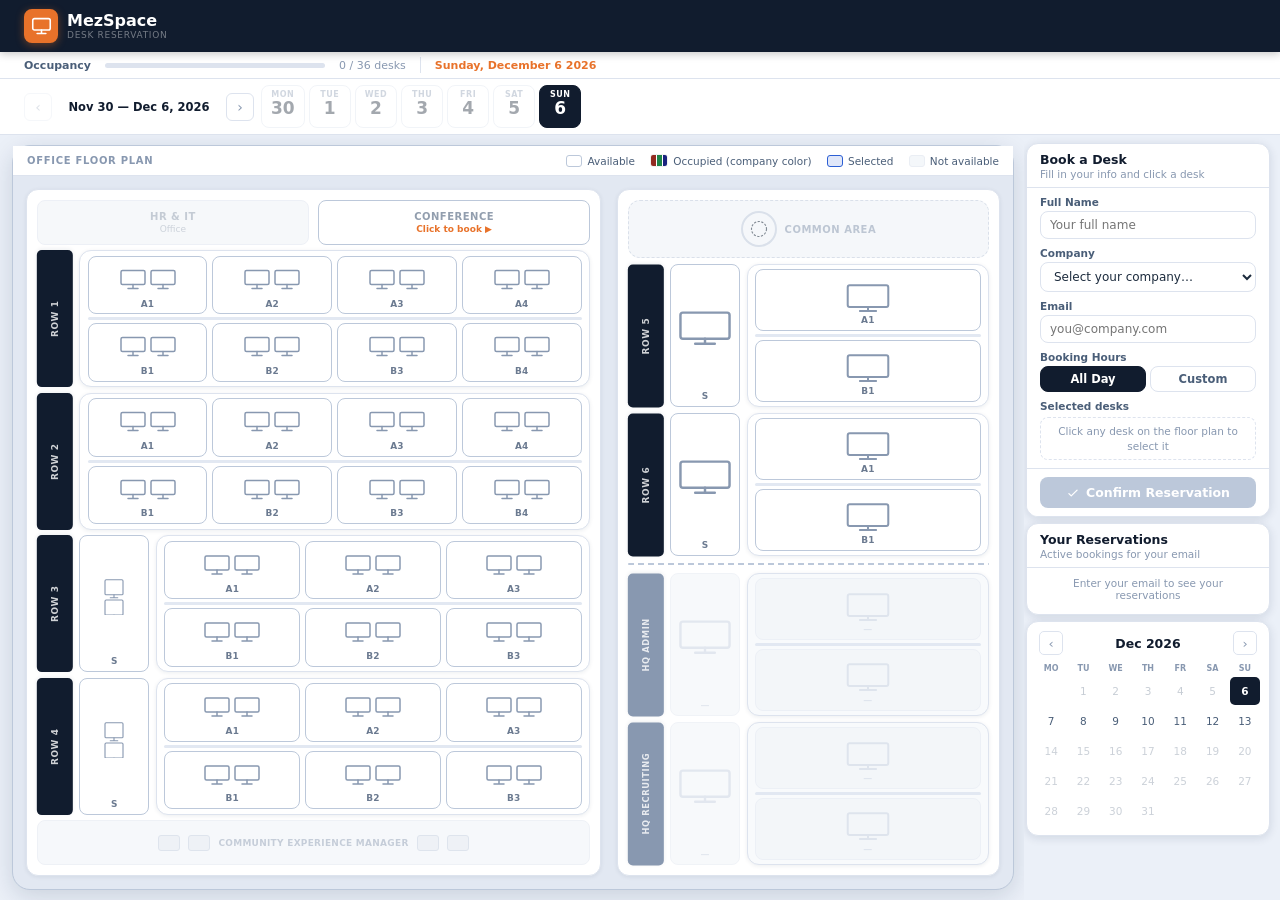
==== commit 66f0b2fc: "Fix booking button, desk labels, unique company colors; add monthly report - Booking button stays vi" ====
--- a/index.html
+++ b/index.html
@@ -56,6 +56,7 @@
     <!-- Booking form -->
     <div class="p-card form-card">
       <div class="p-head"><div class="p-title">Book a Desk</div><div class="p-sub">Fill in your info and click a desk</div></div>
+      <div class="p-scroll">
       <div class="p-body">
         <div class="f-group">
           <label class="f-label" for="userName">Full Name</label>
@@ -91,6 +92,7 @@
         <div class="sel-list" id="selList">
           <div class="sel-empty">Click any desk on the floor plan to select it</div>
         </div>
+      </div>
       </div>
       <div class="p-foot">
         <button class="btn-confirm" id="confirmBtn" disabled>
--- a/style.css
+++ b/style.css
@@ -10,7 +10,7 @@
   --sh-sm:0 1px 4px rgba(12,35,64,.08); --sh:0 2px 10px rgba(12,35,64,.12); --sh-lg:0 6px 24px rgba(12,35,64,.15);
 }
 *,*::before,*::after{box-sizing:border-box;margin:0;padding:0}
-html,body{font-family:var(--font);background:var(--bg);color:var(--gray-800);height:100dvh;overflow:hidden;display:flex;flex-direction:column;}
+html{font-family:var(--font);background:var(--bg);color:var(--gray-800);}body{font-family:var(--font);background:var(--bg);color:var(--gray-800);height:100vh;height:100dvh;overflow:hidden;display:flex;flex-direction:column;margin:0;}
 button,input,select{font-family:var(--font)}
 
 /* HEADER */
@@ -152,9 +152,9 @@
 /* DESK */
 .desk{flex:1;min-width:0;min-height:0;border:1.5px solid var(--gray-300);border-radius:var(--r);background:var(--white);cursor:pointer;display:flex;flex-direction:column;align-items:center;justify-content:center;gap:2px;transition:all .13s ease;position:relative;user-select:none;overflow:hidden}
 .desk:hover:not(.occupied):not(.desk-ne):not(.locked-date){background:var(--gray-100);border-color:var(--gray-400);transform:translateY(-2px);box-shadow:var(--sh)}
-.desk-icon{flex:1;width:100%;display:flex;align-items:center;justify-content:center;padding:7% 9%}
+.desk-icon{flex:1 1 0;min-height:0;overflow:hidden;width:100%;display:flex;align-items:center;justify-content:center;padding:6% 9% 0}
 .desk-icon svg{width:100%;height:100%;max-width:56px;max-height:36px;display:block}
-.desk-id{font-size:clamp(6px,.65vw,8.5px);font-weight:700;color:var(--gray-400);letter-spacing:.2px;padding-bottom:3px;flex-shrink:0;line-height:1}
+.desk-id{font-size:clamp(8px,.7vw,10px);font-weight:700;color:var(--gray-500,#6B7A90);letter-spacing:.2px;padding:1px 0 4px;flex:0 0 auto;line-height:1.1;white-space:nowrap}
 .desk-badge{position:absolute;top:3px;right:4px;width:clamp(15px,1.7vw,21px);height:clamp(15px,1.7vw,21px);border-radius:50%;color:#fff;font-size:clamp(6.5px,.7vw,8.5px);font-weight:800;display:flex;align-items:center;justify-content:center;pointer-events:none;box-shadow:0 1px 4px rgba(0,0,0,.22)}
 .desk.locked-date{opacity:.4;cursor:not-allowed}
 .desk.locked-date:hover{transform:none;box-shadow:none;background:var(--white)}
@@ -171,10 +171,13 @@
   display:flex;flex-direction:column;
   padding:8px 10px 8px 2px;
   gap:6px;
-  overflow:hidden;
+  overflow-y:auto;overflow-x:hidden;scrollbar-width:thin;
 }
 .p-card{background:var(--white);border-radius:var(--r-lg);box-shadow:var(--sh);border:1px solid var(--gray-200);overflow:hidden;flex-shrink:0}
-.p-card.form-card{flex:1;min-height:0;display:flex;flex-direction:column}
+.p-card.form-card{flex:0 0 auto;display:flex;flex-direction:column}
+.p-scroll{flex:0 0 auto}
+.sel-list{max-height:112px;overflow-y:auto;scrollbar-width:thin}
+.p-foot{flex-shrink:0;background:var(--white)}
 .p-head{padding:8px 13px 7px;border-bottom:1px solid var(--gray-200)}
 .p-title{font-size:12.5px;font-weight:800;color:var(--navy)}
 .p-sub{font-size:10.5px;color:var(--gray-400);margin-top:1px}
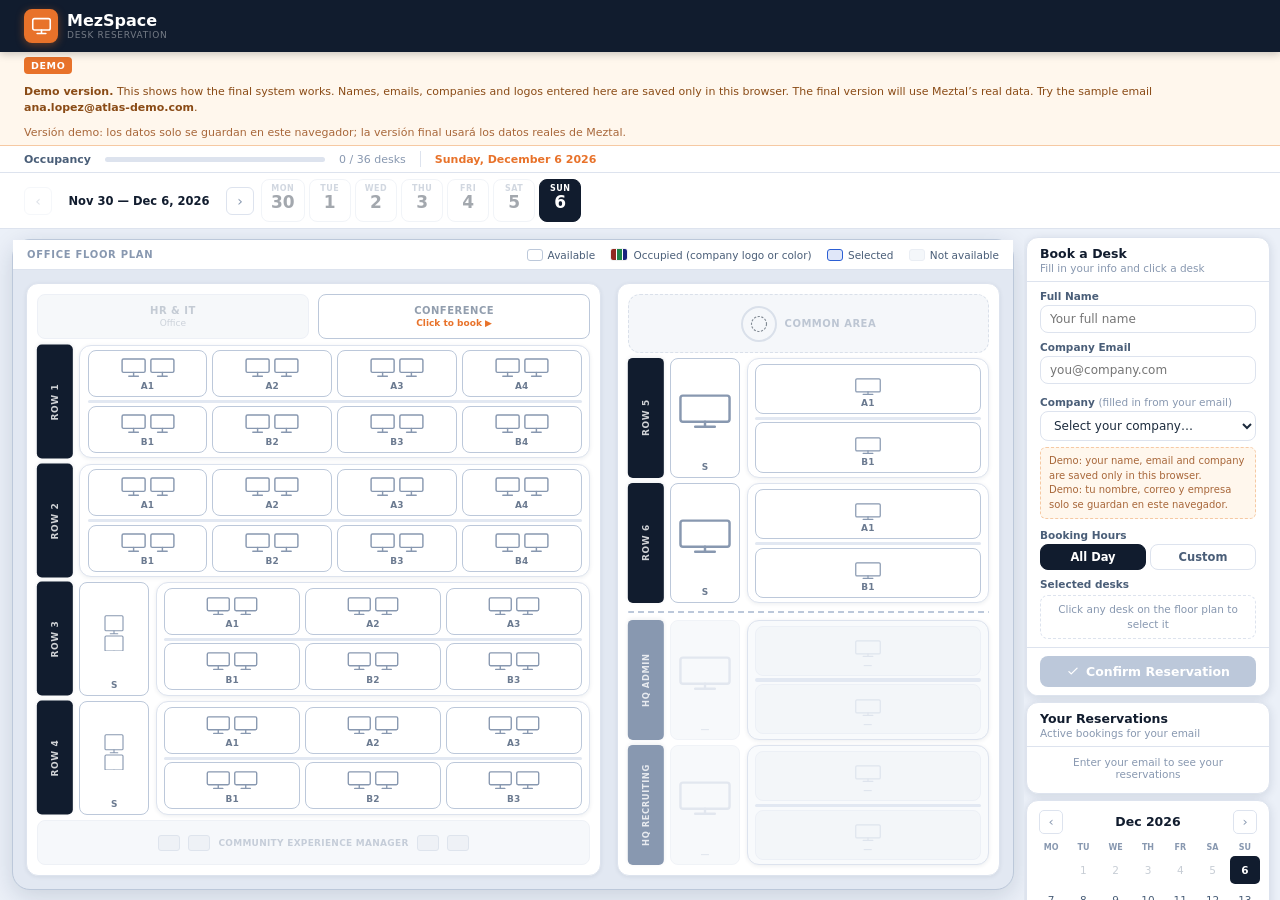
==== commit f866c940: "Demo: authorized emails, companies and logos managed from admin panel - Admin section to add/remove " ====
--- a/index.html
+++ b/index.html
@@ -15,6 +15,12 @@
   </div>
   <!-- Admin panel accessible at /admin.html (not publicly linked) -->
 </header>
+
+<div class="demo-banner">
+  <span class="demo-tag">DEMO</span>
+  <span><b>Demo version.</b> This shows how the final system works. Names, emails, companies and logos entered here are saved only in this browser. The final version will use Meztal&rsquo;s real data. Try the sample email <b>ana.lopez@atlas-demo.com</b>.</span>
+  <span class="demo-es">Versión demo: los datos solo se guardan en este navegador; la versión final usará los datos reales de Meztal.</span>
+</div>
 
 <div class="occ-bar">
   <span class="occ-label">Occupancy</span>
@@ -42,7 +48,7 @@
             <div class="leg-box-co">
               <span style="background:#922B21"></span><span style="background:#1E8449"></span><span style="background:#1A237E"></span>
             </div>
-            Occupied (company color)
+            Occupied (company logo or color)
           </div>
           <div class="leg-item"><div class="leg-box sl"></div> Selected</div>
           <div class="leg-item"><div class="leg-box ad"></div> Not available</div>
@@ -63,16 +69,18 @@
           <input class="f-input" id="userName" type="text" placeholder="Your full name" autocomplete="name">
         </div>
         <div class="f-group">
-          <label class="f-label" for="userCompany">Company</label>
+          <label class="f-label" for="userEmail">Company Email</label>
+          <input class="f-input" id="userEmail" type="email" placeholder="you@company.com" autocomplete="email">
+          <div class="f-hint" id="emailStatus"></div>
+        </div>
+        <div class="f-group">
+          <label class="f-label" for="userCompany">Company <span class="f-label-note">(filled in from your email)</span></label>
           <div style="display:flex;align-items:center;gap:7px">
             <span id="companySwatch" style="display:none;width:12px;height:12px;border-radius:50%;flex-shrink:0"></span>
             <select class="f-select" id="userCompany"></select>
           </div>
         </div>
-        <div class="f-group">
-          <label class="f-label" for="userEmail">Email</label>
-          <input class="f-input" id="userEmail" type="email" placeholder="you@company.com" autocomplete="email">
-        </div>
+        <div class="demo-form-note">Demo: your name, email and company are saved only in this browser.<br>Demo: tu nombre, correo y empresa solo se guardan en este navegador.</div>
         <!-- Time picker -->
         <div class="f-group" style="margin-bottom:0">
           <label class="f-label">Booking Hours</label>
--- a/style.css
+++ b/style.css
@@ -419,3 +419,16 @@
 /* ── CEM zone hover cursor ─────────────────────────────── */
 #cemZone{cursor:pointer}
 #cemZone:hover{opacity:1!important;background:var(--gray-100)!important}
+
+/* ── Demo notices & company logos (v8) ── */
+.demo-banner{background:#FFF7ED;border-bottom:1px solid #F6C9A3;color:#8A4B16;font-size:11px;line-height:1.4;padding:5px clamp(12px,2vw,24px);display:flex;align-items:center;gap:10px;flex-wrap:wrap;flex-shrink:0}
+.demo-tag{background:var(--orange);color:#fff;font-weight:800;font-size:9.5px;letter-spacing:.6px;padding:2px 7px;border-radius:4px;flex-shrink:0}
+.demo-es{color:#A8673A}
+.f-hint{font-size:10.5px;margin-top:4px;min-height:0;display:flex;align-items:center;gap:5px;line-height:1.3}
+.f-hint.ok{color:#1E7A46;font-weight:600}
+.f-hint.err{color:#B91C1C}
+.f-label-note{font-weight:500;color:var(--gray-400);text-transform:none;letter-spacing:0}
+.f-select:disabled{background:var(--gray-50);color:var(--gray-800);opacity:1;cursor:not-allowed}
+.demo-form-note{font-size:10px;line-height:1.45;color:#A8673A;background:#FFF7ED;border:1px dashed #F6C9A3;border-radius:6px;padding:6px 8px;margin:-2px 0 10px}
+.desk-badge.desk-logo{background:#fff;border:2px solid;width:clamp(20px,2.3vw,28px);height:clamp(20px,2.3vw,28px);padding:1px;overflow:hidden}
+.desk-badge.desk-logo img{width:100%;height:100%;object-fit:contain;border-radius:50%;display:block}
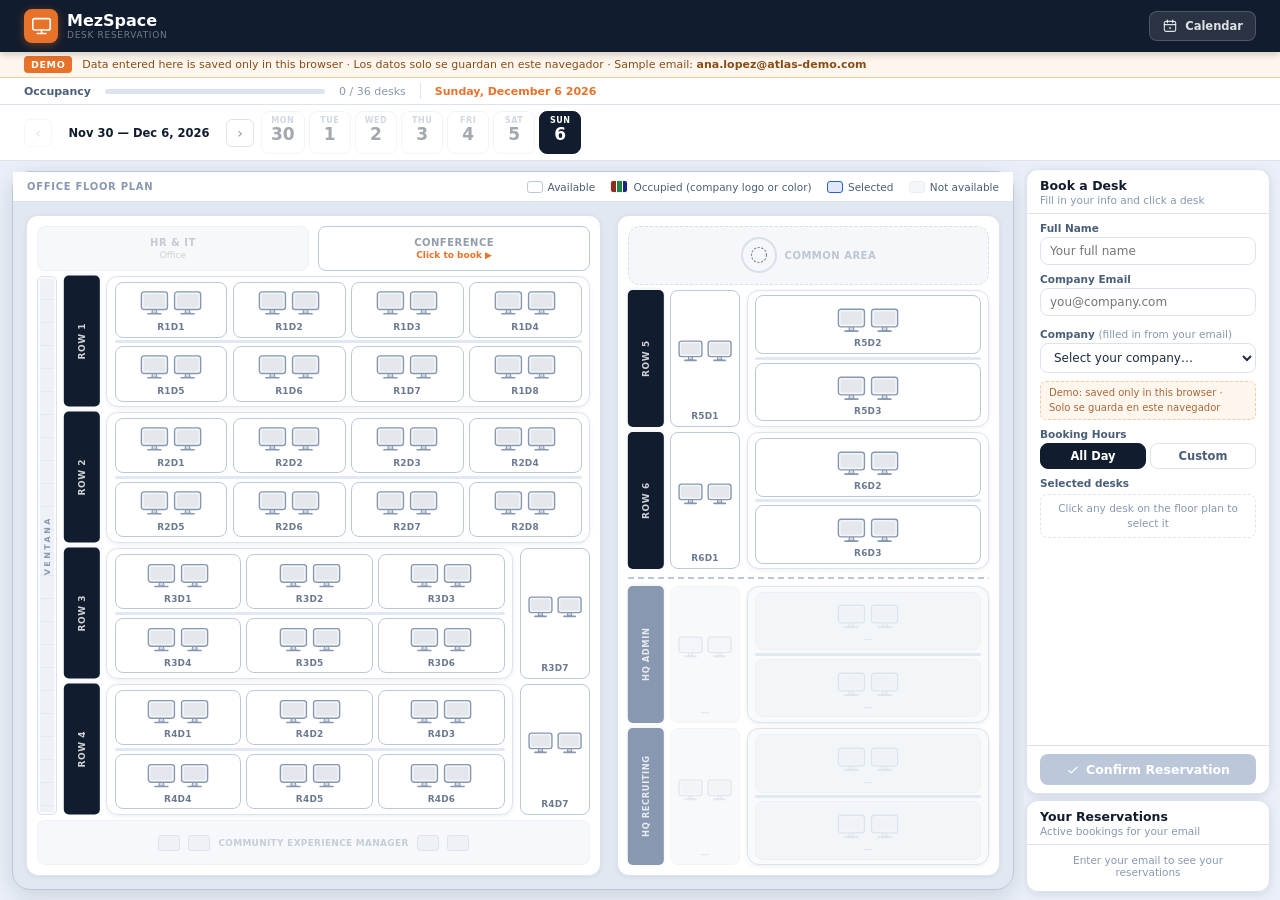
==== commit f050aa23: "Window strip, R#D# desk labels, single desks at row end, calendar popover, fit-to-screen layout - Gr" ====
--- a/index.html
+++ b/index.html
@@ -14,12 +14,26 @@
     <div class="logo-text"><span class="logo-name">MezSpace</span><span class="logo-sub">Desk Reservation</span></div>
   </div>
   <!-- Admin panel accessible at /admin.html (not publicly linked) -->
+  <div class="hdr-actions">
+    <button class="btn-cal" id="btnCal" aria-haspopup="dialog" aria-expanded="false" title="Calendar">
+      <svg viewBox="0 0 24 24" fill="none" width="16" height="16"><rect x="3.5" y="5" width="17" height="15" rx="2.5" stroke="currentColor" stroke-width="1.7"/><path d="M3.5 10h17M8 3v4M16 3v4" stroke="currentColor" stroke-width="1.7" stroke-linecap="round"/><circle cx="12" cy="15" r="1.4" fill="currentColor"/></svg>
+      <span>Calendar</span>
+    </button>
+    <div class="cal-pop" id="calPop" role="dialog" aria-label="Calendar">
+      <div class="cal-header">
+        <button class="cal-nav-btn" id="calPrev" aria-label="Previous month">&#8249;</button>
+        <span class="cal-month-lbl" id="calMonthLbl">—</span>
+        <button class="cal-nav-btn" id="calNext" aria-label="Next month">&#8250;</button>
+      </div>
+      <div class="cal-wrap"><div class="cal-grid" id="calGrid"></div></div>
+      <div class="cal-pop-note">Orange dot = your reservations · Next week opens Saturday</div>
+    </div>
+  </div>
 </header>
 
-<div class="demo-banner">
+<div class="demo-banner" title="Versión demo: los datos solo se guardan en este navegador; la versión final usará los datos reales de Meztal.">
   <span class="demo-tag">DEMO</span>
-  <span><b>Demo version.</b> This shows how the final system works. Names, emails, companies and logos entered here are saved only in this browser. The final version will use Meztal&rsquo;s real data. Try the sample email <b>ana.lopez@atlas-demo.com</b>.</span>
-  <span class="demo-es">Versión demo: los datos solo se guardan en este navegador; la versión final usará los datos reales de Meztal.</span>
+  <span class="demo-txt">Data entered here is saved only in this browser · Los datos solo se guardan en este navegador · Sample email: <b>ana.lopez@atlas-demo.com</b></span>
 </div>
 
 <div class="occ-bar">
@@ -80,7 +94,7 @@
             <select class="f-select" id="userCompany"></select>
           </div>
         </div>
-        <div class="demo-form-note">Demo: your name, email and company are saved only in this browser.<br>Demo: tu nombre, correo y empresa solo se guardan en este navegador.</div>
+        <div class="demo-form-note">Demo: saved only in this browser · Solo se guarda en este navegador</div>
         <!-- Time picker -->
         <div class="f-group" style="margin-bottom:0">
           <label class="f-label">Booking Hours</label>
@@ -111,20 +125,11 @@
     </div>
 
     <!-- My bookings -->
-    <div class="p-card">
+    <div class="p-card my-card">
       <div class="p-head"><div class="p-title">Your Reservations</div><div class="p-sub">Active bookings for your email</div></div>
       <div class="p-body" style="padding:6px 13px 10px"><div class="bk-list" id="myBkList"><div class="bk-empty">Enter your email to see your reservations</div></div></div>
     </div>
 
-    <!-- Calendar -->
-    <div class="p-card" style="flex-shrink:0">
-      <div class="cal-header">
-        <button class="cal-nav-btn" id="calPrev">&#8249;</button>
-        <span class="cal-month-lbl" id="calMonthLbl">—</span>
-        <button class="cal-nav-btn" id="calNext">&#8250;</button>
-      </div>
-      <div class="cal-wrap"><div class="cal-grid" id="calGrid"></div></div>
-    </div>
   </div>
 </div>
 
--- a/style.css
+++ b/style.css
@@ -152,8 +152,8 @@
 /* DESK */
 .desk{flex:1;min-width:0;min-height:0;border:1.5px solid var(--gray-300);border-radius:var(--r);background:var(--white);cursor:pointer;display:flex;flex-direction:column;align-items:center;justify-content:center;gap:2px;transition:all .13s ease;position:relative;user-select:none;overflow:hidden}
 .desk:hover:not(.occupied):not(.desk-ne):not(.locked-date){background:var(--gray-100);border-color:var(--gray-400);transform:translateY(-2px);box-shadow:var(--sh)}
-.desk-icon{flex:1 1 0;min-height:0;overflow:hidden;width:100%;display:flex;align-items:center;justify-content:center;padding:6% 9% 0}
-.desk-icon svg{width:100%;height:100%;max-width:56px;max-height:36px;display:block}
+.desk-icon{flex:1 1 0;min-height:0;overflow:hidden;width:100%;display:flex;align-items:center;justify-content:center;padding:4% 9% 0}
+.desk-icon svg{width:100%;height:100%;max-width:64px;max-height:40px;display:block;overflow:visible}
 .desk-id{font-size:clamp(8px,.7vw,10px);font-weight:700;color:var(--gray-500,#6B7A90);letter-spacing:.2px;padding:1px 0 4px;flex:0 0 auto;line-height:1.1;white-space:nowrap}
 .desk-badge{position:absolute;top:3px;right:4px;width:clamp(15px,1.7vw,21px);height:clamp(15px,1.7vw,21px);border-radius:50%;color:#fff;font-size:clamp(6.5px,.7vw,8.5px);font-weight:800;display:flex;align-items:center;justify-content:center;pointer-events:none;box-shadow:0 1px 4px rgba(0,0,0,.22)}
 .desk.locked-date{opacity:.4;cursor:not-allowed}
@@ -432,3 +432,46 @@
 .demo-form-note{font-size:10px;line-height:1.45;color:#A8673A;background:#FFF7ED;border:1px dashed #F6C9A3;border-radius:6px;padding:6px 8px;margin:-2px 0 10px}
 .desk-badge.desk-logo{background:#fff;border:2px solid;width:clamp(20px,2.3vw,28px);height:clamp(20px,2.3vw,28px);padding:1px;overflow:hidden}
 .desk-badge.desk-logo img{width:100%;height:100%;object-fit:contain;border-radius:50%;display:block}
+.desk.has-logo{border-width:2px}
+.desk.has-logo.logo-sel{border-style:dashed;border-width:2.5px}
+.desk-logo-fill{position:absolute;inset:5px 8px 5px 8px;background-repeat:no-repeat;background-position:center;background-size:contain}
+.desk.has-logo .desk-id{position:absolute;left:4px;bottom:3px;padding:1px 4px;border-radius:4px;background:rgba(255,255,255,.88);font-size:clamp(7px,.6vw,9px);z-index:1}
+.desk.has-logo .desk-id{color:var(--gray-800)}
+.desk-check{position:absolute;top:3px;right:3px;width:16px;height:16px;border-radius:50%;display:flex;align-items:center;justify-content:center;box-shadow:0 1px 3px rgba(0,0,0,.25);pointer-events:none}
+.desk-check svg{width:11px;height:11px}
+
+/* ── v9: window strip, header calendar, compact layout ── */
+.rows-wrap{flex:4 1 0;min-height:0;display:flex;gap:clamp(4px,.5vw,8px)}
+.rows-col{flex:1;min-width:0;min-height:0;display:flex;flex-direction:column;gap:clamp(5px,.6vh,8px)}
+.window-strip{flex-shrink:0;width:clamp(16px,1.6vw,22px);border-radius:5px;border:1px solid var(--gray-200);
+  background:repeating-linear-gradient(180deg,#EEF2F7 0 22px,#E3E9F1 22px 23px);display:flex;align-items:center;justify-content:center;box-shadow:inset 0 0 0 2px #F8FAFC}
+.window-strip span{writing-mode:vertical-rl;transform:rotate(180deg);font-size:clamp(6.5px,.62vw,8.5px);font-weight:800;letter-spacing:2.5px;text-transform:uppercase;color:var(--gray-400)}
+.demo-banner{flex-wrap:nowrap;padding-top:4px;padding-bottom:4px}
+.demo-txt{white-space:nowrap;overflow:hidden;text-overflow:ellipsis;min-width:0}
+.hdr-actions{position:relative;display:flex;align-items:center;gap:8px}
+.btn-cal{display:flex;align-items:center;gap:7px;background:rgba(255,255,255,.1);border:1px solid rgba(255,255,255,.18);color:rgba(255,255,255,.85);padding:6px 12px;border-radius:var(--r);font:600 11.5px var(--font);cursor:pointer;transition:all .15s}
+.btn-cal:hover,.btn-cal.active{background:var(--orange);border-color:var(--orange);color:#fff}
+.cal-pop{position:absolute;top:calc(100% + 10px);right:0;width:272px;background:var(--white);border:1px solid var(--gray-200);border-radius:var(--r-lg);box-shadow:0 14px 40px rgba(17,28,46,.22);
+  opacity:0;visibility:hidden;transform:translateY(-8px) scale(.97);transform-origin:top right;transition:opacity .18s ease,transform .2s ease,visibility 0s linear .2s;z-index:400}
+.cal-pop.open{opacity:1;visibility:visible;transform:none;transition:opacity .18s ease,transform .2s ease,visibility 0s}
+.cal-pop::before{content:'';position:absolute;top:-6px;right:22px;width:10px;height:10px;background:var(--white);border-left:1px solid var(--gray-200);border-top:1px solid var(--gray-200);transform:rotate(45deg)}
+.cal-pop-note{font-size:9.5px;color:var(--gray-400);padding:0 12px 10px;text-align:center}
+.cal-pop .cal-cell{height:30px}
+@media (prefers-reduced-motion:reduce){.cal-pop,.cal-pop.open{transition:none}}
+
+/* side panel always fits the viewport: form scrolls inside, button and reservations stay visible */
+.side-panel{overflow:hidden}
+.p-card.form-card{flex:1 1 auto;min-height:0;display:flex;flex-direction:column}
+.p-card.form-card .p-scroll{flex:1 1 auto;min-height:0;overflow-y:auto;scrollbar-width:thin}
+.p-card.form-card .sel-list{max-height:none}
+.p-card.my-card{flex:0 1 auto;min-height:74px;display:flex;flex-direction:column}
+.p-card.my-card .p-body{flex:1 1 auto;min-height:0;overflow-y:auto;scrollbar-width:thin}
+.p-card.my-card .bk-list{max-height:none;overflow:visible}
+.demo-form-note{margin:0 0 8px;padding:4px 8px}
+@media (max-height:760px){.f-group{margin-bottom:6px}.p-head{padding:6px 13px 5px}.p-sub{display:none}}
+/* short screens: monitor icon and label side by side so the icon never disappears */
+@media (max-height:720px){
+  .desk-row .desk{flex-direction:row;gap:clamp(4px,.5vw,8px)}
+  .desk-row .desk .desk-icon{flex:0 0 auto;width:clamp(28px,3vw,44px);height:70%;padding:0}
+  .desk-row .desk .desk-id{padding:0}
+}
